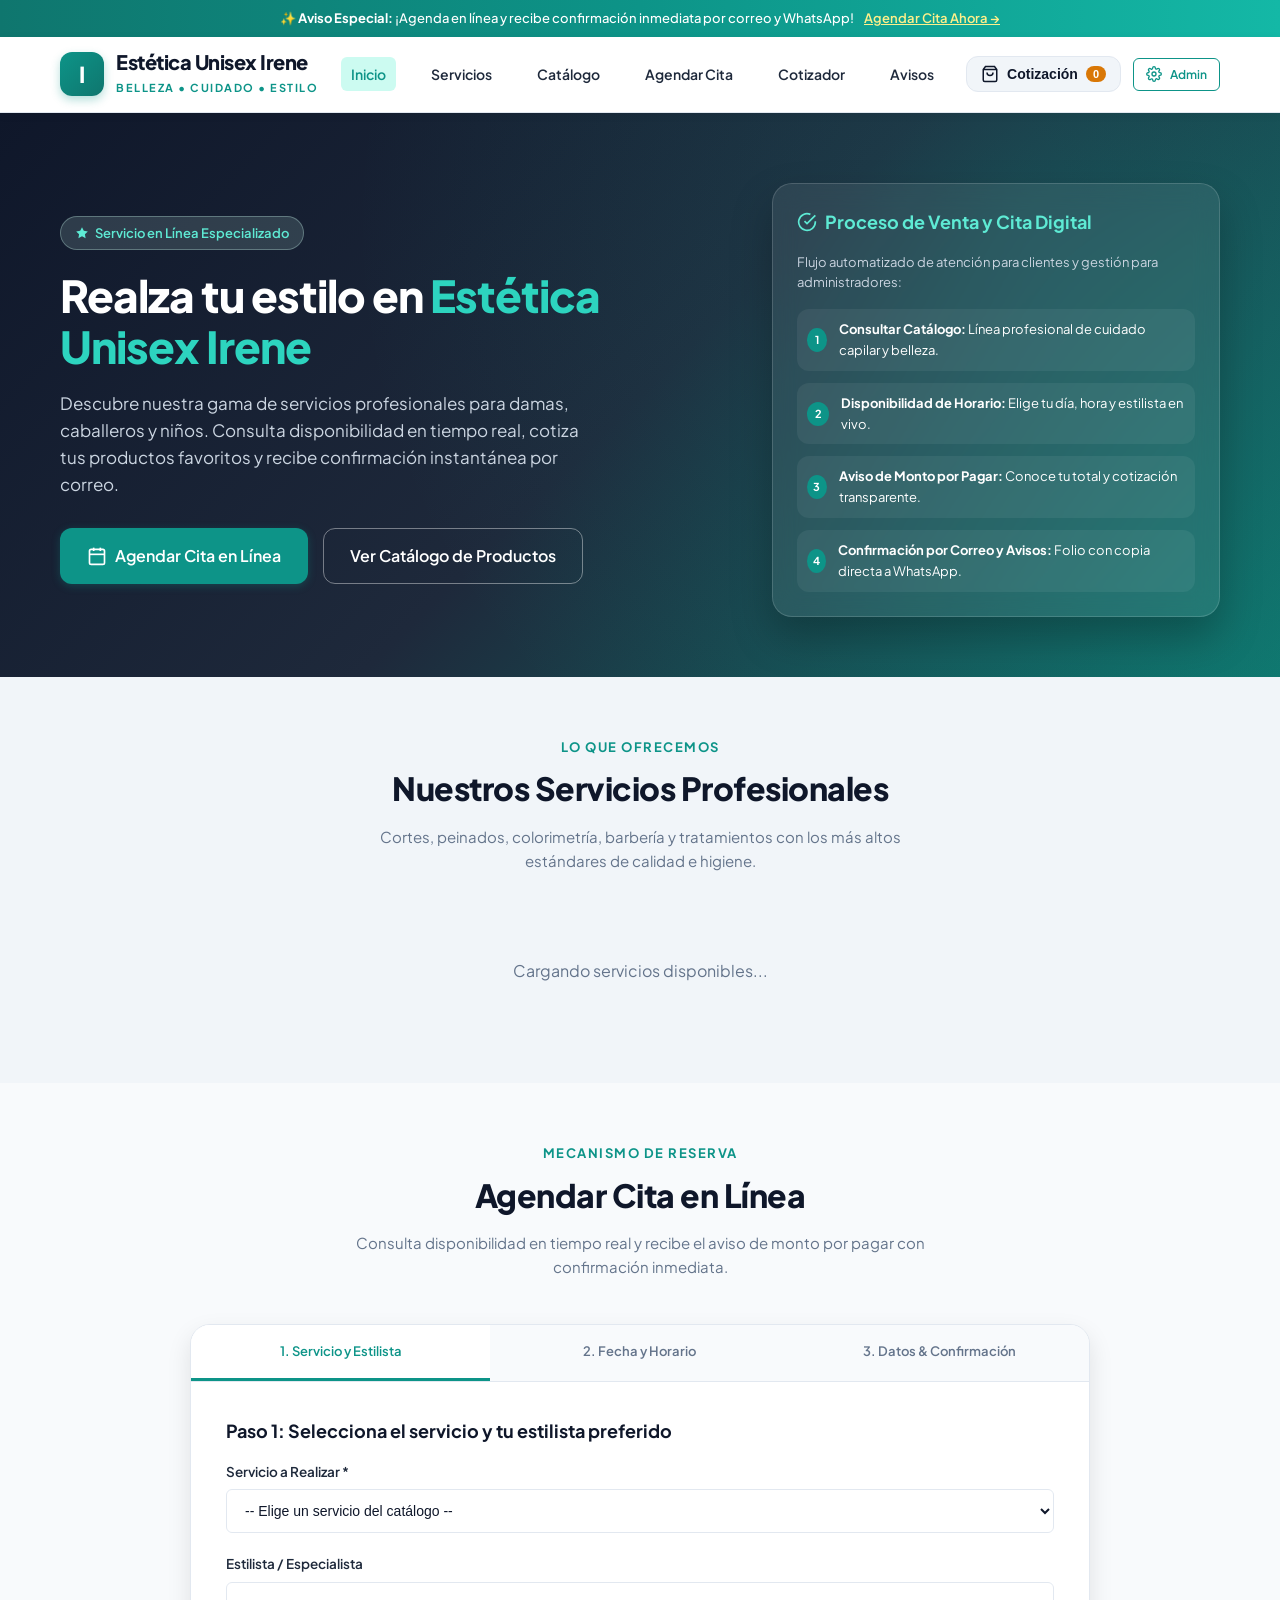
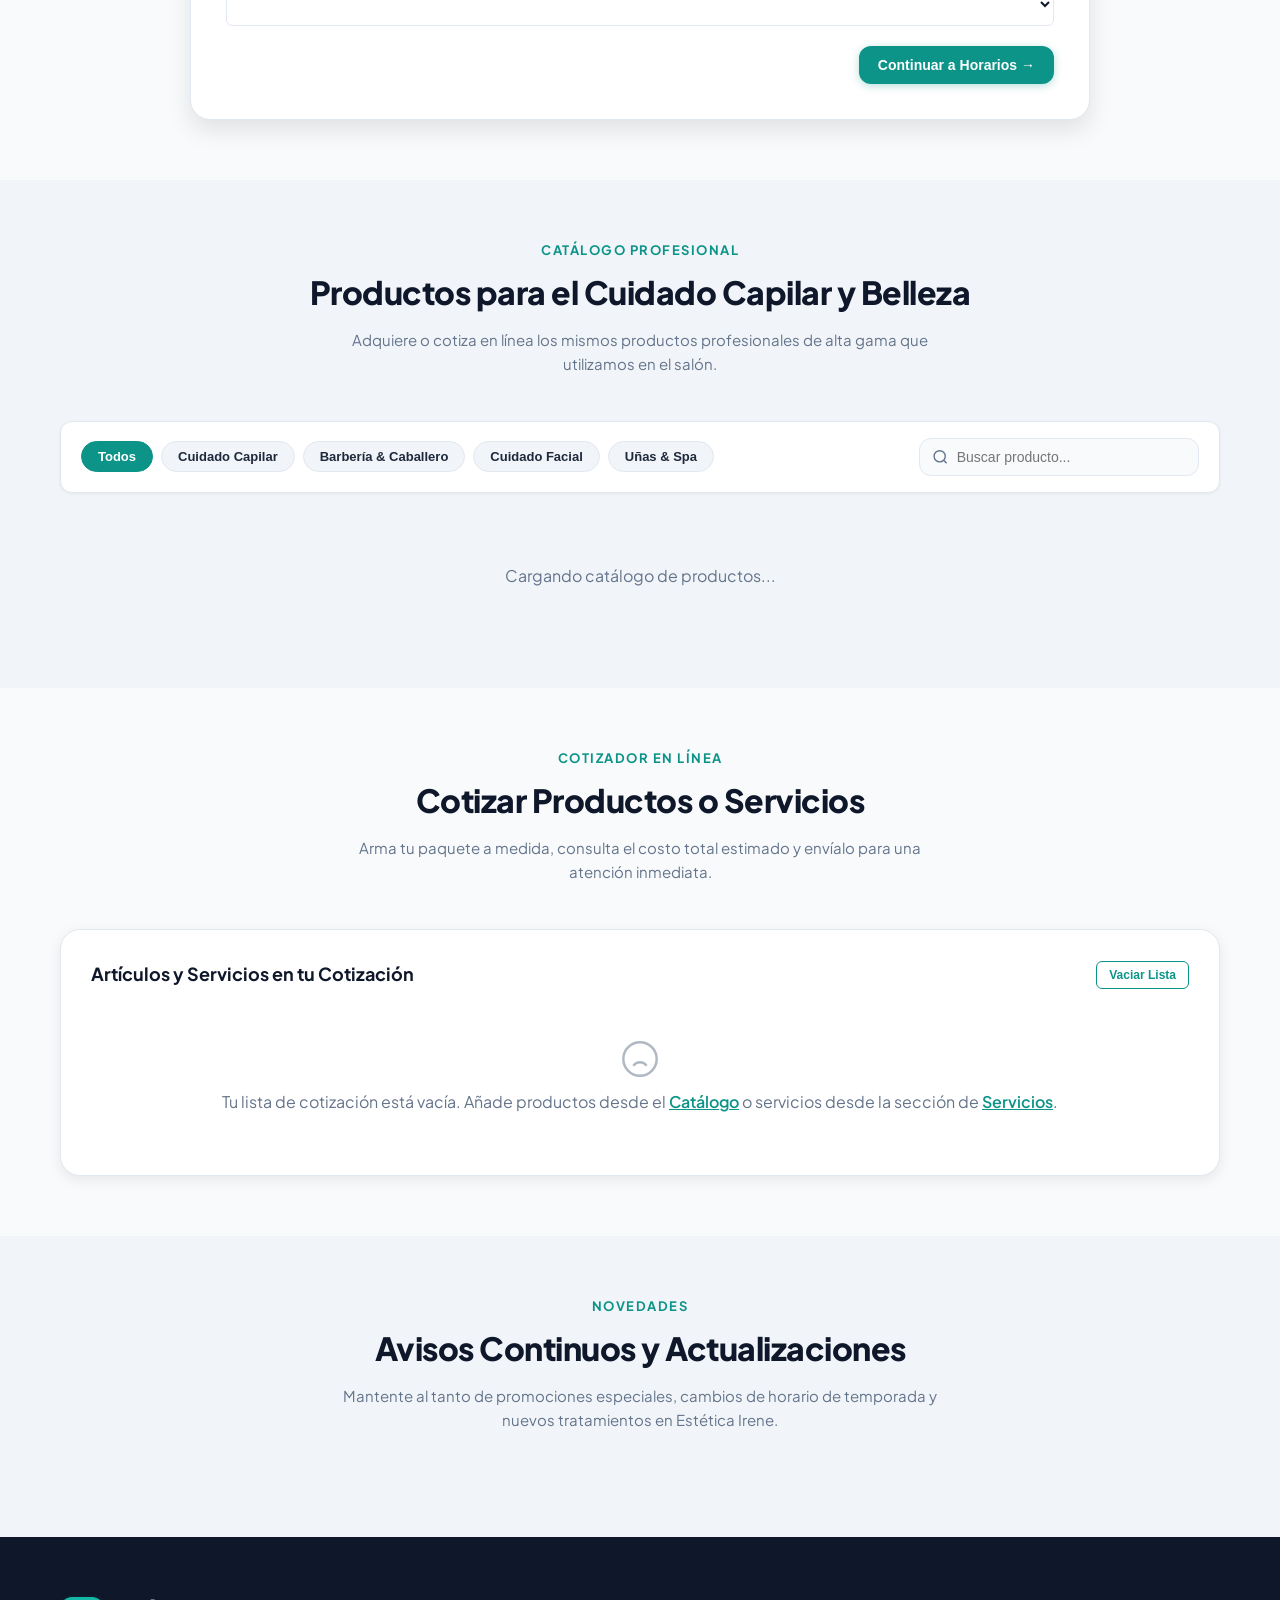
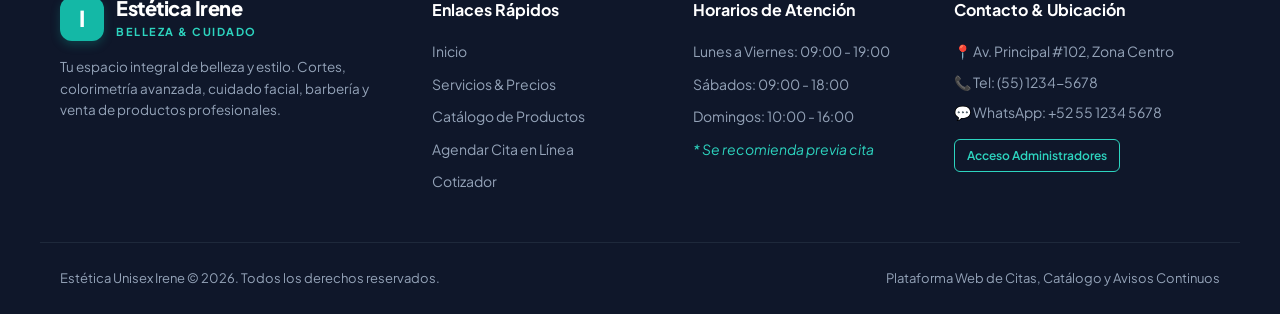
==== static/index.html @ 3ed16c1a "Initial commit: Estética Unisex Irene web app" ====
<!DOCTYPE html>
<html lang="es">
<head>
  <meta charset="UTF-8">
  <meta name="viewport" content="width=device-width, initial-scale=1.0">
  <title>Estética Unisex Irene | Citas en Línea, Catálogo y Cotizador</title>
  <link rel="stylesheet" href="css/styles.css">
  <link rel="preconnect" href="https://fonts.googleapis.com">
  <link rel="preconnect" href="https://fonts.gstatic.com" crossorigin>
  <link href="https://fonts.googleapis.com/css2?family=Plus+Jakarta+Sans:wght@400;500;600;700;800&display=swap" rel="stylesheet">
  <style>
    body { font-family: 'Plus Jakarta Sans', sans-serif; }
  </style>
</head>
<body>

  <!-- Barra Superior de Avisos Continuos -->
  <div class="top-announcement-bar" id="topAnnouncement">
    <span>✨ <strong>Aviso Especial:</strong> ¡Agenda en línea y recibe confirmación inmediata por correo y WhatsApp!</span>
    <a href="#agendar" onclick="scrollToSection('agendar')">Agendar Cita Ahora &rarr;</a>
  </div>

  <!-- Navbar -->
  <nav class="navbar">
    <div class="container nav-container">
      <a href="#" class="brand-logo">
        <div class="logo-badge">I</div>
        <div class="brand-text">
          <h1>Estética Unisex Irene</h1>
          <span>Belleza &bull; Cuidado &bull; Estilo</span>
        </div>
      </a>

      <ul class="nav-links">
        <li><a href="#inicio" class="active">Inicio</a></li>
        <li><a href="#servicios">Servicios</a></li>
        <li><a href="#catalogo">Catálogo</a></li>
        <li><a href="#agendar">Agendar Cita</a></li>
        <li><a href="#cotizador">Cotizador</a></li>
        <li><a href="#avisos">Avisos</a></li>
      </ul>

      <div class="nav-actions">
        <!-- Botón Cotizador / Carrito -->
        <button class="cart-trigger-btn" id="openCartBtn" onclick="openQuoteModal()">
          <svg width="18" height="18" fill="none" stroke="currentColor" stroke-width="2" viewBox="0 0 24 24"><path d="M6 2L3 6v14a2 2 0 0 0 2 2h14a2 2 0 0 0 2-2V6l-3-4z"/><line x1="3" y1="6" x2="21" y2="6"/><path d="M16 10a4 4 0 0 1-8 0"/></svg>
          <span>Cotización</span>
          <span class="cart-badge" id="cartCountBadge">0</span>
        </button>

        <!-- Botón Acceso Admin -->
        <a href="admin.html" class="btn btn-outline btn-sm" title="Panel de Administración">
          <svg width="16" height="16" fill="none" stroke="currentColor" stroke-width="2" viewBox="0 0 24 24"><path d="M12 15a3 3 0 1 0 0-6 3 3 0 0 0 0 6Z"/><path d="M19.4 15a1.65 1.65 0 0 0 .33 1.82l.06.06a2 2 0 0 1 0 2.83 2 2 0 0 1-2.83 0l-.06-.06a1.65 1.65 0 0 0-1.82-.33 1.65 1.65 0 0 0-1 1.51V21a2 2 0 0 1-2 2 2 2 0 0 1-2-2v-.09A1.65 1.65 0 0 0 9 19.4a1.65 1.65 0 0 0-1.82.33l-.06.06a2 2 0 0 1-2.83 0 2 2 0 0 1 0-2.83l.06-.06a1.65 1.65 0 0 0 .33-1.82 1.65 1.65 0 0 0-1.51-1H3a2 2 0 0 1-2-2 2 2 0 0 1 2-2h.09A1.65 1.65 0 0 0 4.6 9a1.65 1.65 0 0 0-.33-1.82l-.06-.06a2 2 0 0 1 0-2.83 2 2 0 0 1 2.83 0l.06.06a1.65 1.65 0 0 0 1.82.33H9a1.65 1.65 0 0 0 1-1.51V3a2 2 0 0 1 2-2 2 2 0 0 1 2 2v.09a1.65 1.65 0 0 0 1 1.51 1.65 1.65 0 0 0 1.82-.33l.06-.06a2 2 0 0 1 2.83 0 2 2 0 0 1 0 2.83l-.06.06a1.65 1.65 0 0 0-.33 1.82V9a1.65 1.65 0 0 0 1.51 1H21a2 2 0 0 1 2 2 2 2 0 0 1-2 2h-.09a1.65 1.65 0 0 0-1.51 1Z"/></svg>
          Admin
        </a>
      </div>
    </div>
  </nav>

  <!-- Hero Section -->
  <section class="hero-section" id="inicio">
    <div class="container hero-grid">
      <div class="hero-content">
        <div class="hero-badge-tag">
          <svg width="14" height="14" fill="currentColor" viewBox="0 0 24 24"><path d="M12 2l3.09 6.26L22 9.27l-5 4.87 1.18 6.88L12 17.77l-6.18 3.25L7 14.14 2 9.27l6.91-1.01L12 2z"/></svg>
          Servicio en Línea Especializado
        </div>
        <h2 class="hero-title">Realza tu estilo en <span>Estética Unisex Irene</span></h2>
        <p class="hero-subtitle">
          Descubre nuestra gama de servicios profesionales para damas, caballeros y niños. Consulta disponibilidad en tiempo real, cotiza tus productos favoritos y recibe confirmación instantánea por correo.
        </p>
        <div class="hero-buttons">
          <a href="#agendar" class="btn btn-primary btn-lg" onclick="scrollToSection('agendar')">
            <svg width="20" height="20" fill="none" stroke="currentColor" stroke-width="2" viewBox="0 0 24 24"><rect x="3" y="4" width="18" height="18" rx="2" ry="2"/><line x1="16" y1="2" x2="16" y2="6"/><line x1="8" y1="2" x2="8" y2="6"/><line x1="3" y1="10" x2="21" y2="10"/></svg>
            Agendar Cita en Línea
          </a>
          <a href="#catalogo" class="btn btn-outline btn-lg" style="color: #fff; border-color: rgba(255,255,255,0.4);" onclick="scrollToSection('catalogo')">
            Ver Catálogo de Productos
          </a>
        </div>
      </div>

      <!-- Tarjeta Flotante: Flujo del Negocio (según la imagen del usuario) -->
      <div class="hero-card-preview">
        <h3>
          <svg width="20" height="20" fill="none" stroke="currentColor" stroke-width="2" viewBox="0 0 24 24"><path d="M22 11.08V12a10 10 0 1 1-5.93-9.14"/><polyline points="22 4 12 14.01 9 11.01"/></svg>
          Proceso de Venta y Cita Digital
        </h3>
        <p style="font-size: 13px; color: #cbd5e1; margin-bottom: 16px;">
          Flujo automatizado de atención para clientes y gestión para administradores:
        </p>
        <div class="workflow-steps-mini">
          <div class="mini-step">
            <div class="mini-step-num">1</div>
            <div><strong>Consultar Catálogo:</strong> Línea profesional de cuidado capilar y belleza.</div>
          </div>
          <div class="mini-step">
            <div class="mini-step-num">2</div>
            <div><strong>Disponibilidad de Horario:</strong> Elige tu día, hora y estilista en vivo.</div>
          </div>
          <div class="mini-step">
            <div class="mini-step-num">3</div>
            <div><strong>Aviso de Monto por Pagar:</strong> Conoce tu total y cotización transparente.</div>
          </div>
          <div class="mini-step">
            <div class="mini-step-num">4</div>
            <div><strong>Confirmación por Correo y Avisos:</strong> Folio con copia directa a WhatsApp.</div>
          </div>
        </div>
      </div>
    </div>
  </section>

  <!-- ================= SECCIÓN DE SERVICIOS ================= -->
  <section class="section section-alt" id="servicios">
    <div class="container">
      <div class="section-header">
        <span class="section-subtitle">Lo que ofrecemos</span>
        <h3 class="section-title">Nuestros Servicios Profesionales</h3>
        <p class="section-desc">Cortes, peinados, colorimetría, barbería y tratamientos con los más altos estándares de calidad e higiene.</p>
      </div>

      <div class="services-grid" id="servicesGrid">
        <!-- Renderizado dinámicamente con JavaScript -->
        <div style="text-align: center; padding: 40px; color: var(--text-muted); grid-column: 1/-1;">Cargando servicios disponibles...</div>
      </div>
    </div>
  </section>

  <!-- ================= SECCIÓN DE AGENDAR CITA (WORKFLOW) ================= -->
  <section class="section" id="agendar">
    <div class="container">
      <div class="section-header">
        <span class="section-subtitle">Mecanismo de Reserva</span>
        <h3 class="section-title">Agendar Cita en Línea</h3>
        <p class="section-desc">Consulta disponibilidad en tiempo real y recibe el aviso de monto por pagar con confirmación inmediata.</p>
      </div>

      <div class="appointment-booking-box">
        <!-- Pasos Visuales -->
        <div class="booking-progress">
          <div class="progress-step active" id="progStep1">
            <span>1. Servicio y Estilista</span>
          </div>
          <div class="progress-step" id="progStep2">
            <span>2. Fecha y Horario</span>
          </div>
          <div class="progress-step" id="progStep3">
            <span>3. Datos & Confirmación</span>
          </div>
        </div>

        <div class="booking-body">
          <!-- Paso 1: Selección de Servicio y Especialista -->
          <div class="wizard-step-pane active" id="stepPane1">
            <h4 style="font-size: 18px; margin-bottom: 15px; color: var(--dark);">Paso 1: Selecciona el servicio y tu estilista preferido</h4>
            
            <div class="form-group">
              <label class="form-label" for="bookingService">Servicio a Realizar *</label>
              <select id="bookingService" class="form-control" onchange="onBookingServiceChange()">
                <option value="">-- Elige un servicio del catálogo --</option>
              </select>
            </div>

            <div class="form-group">
              <label class="form-label" for="bookingStaff">Estilista / Especialista</label>
              <select id="bookingStaff" class="form-control" onchange="fetchAvailability()">
                <!-- Cargado dinámicamente -->
              </select>
            </div>

            <div id="serviceSummaryPreview" style="display: none; background: #f0fdfa; border: 1px solid #ccfbf1; padding: 14px; border-radius: 8px; margin-bottom: 20px;">
              <div style="display: flex; justify-content: space-between; align-items: center;">
                <div>
                  <strong id="previewServiceName" style="color: #0f766e;"></strong>
                  <div id="previewServiceDesc" style="font-size: 13px; color: #475569;"></div>
                </div>
                <div style="text-align: right;">
                  <span style="font-size: 11px; text-transform: uppercase; color: #64748b; display: block;">Monto del servicio</span>
                  <strong id="previewServicePrice" style="font-size: 18px; color: #0d9488;">$0.00 MXN</strong>
                </div>
              </div>
            </div>

            <div style="text-align: right;">
              <button class="btn btn-primary" onclick="goToStep(2)">Continuar a Horarios &rarr;</button>
            </div>
          </div>

          <!-- Paso 2: Disponibilidad de Horario (Diagrama) -->
          <div class="wizard-step-pane" id="stepPane2">
            <h4 style="font-size: 18px; margin-bottom: 15px; color: var(--dark);">Paso 2: Consultar disponibilidad de horario</h4>
            
            <div style="display: grid; grid-template-columns: 1fr 1.5fr; gap: 20px;">
              <div class="form-group">
                <label class="form-label" for="bookingDate">Fecha deseada *</label>
                <input type="date" id="bookingDate" class="form-control" onchange="fetchAvailability()">
                <small style="color: var(--text-muted); font-size: 12px; margin-top: 4px; display: block;">Abierto de Lunes a Domingo (09:00 a 19:00 hrs)</small>
              </div>

              <div>
                <label class="form-label">Horarios Disponibles *</label>
                <div class="time-slots-grid" id="timeSlotsContainer">
                  <div style="grid-column: 1/-1; color: var(--text-muted); font-size: 13px;">Selecciona una fecha para ver horarios...</div>
                </div>
              </div>
            </div>

            <div style="display: flex; justify-content: space-between; margin-top: 25px;">
              <button class="btn btn-secondary" onclick="goToStep(1)">&larr; Volver</button>
              <button class="btn btn-primary" id="btnToStep3" onclick="goToStep(3)" disabled>Continuar a Datos &rarr;</button>
            </div>
          </div>

          <!-- Paso 3: Datos del Cliente y Aviso de Monto por Pagar -->
          <div class="wizard-step-pane" id="stepPane3">
            <h4 style="font-size: 18px; margin-bottom: 15px; color: var(--dark);">Paso 3: Datos de contacto y aviso de monto por pagar</h4>
            
            <div style="display: grid; grid-template-columns: 1fr 1fr; gap: 15px;">
              <div class="form-group">
                <label class="form-label" for="clientName">Nombre Completo *</label>
                <input type="text" id="clientName" class="form-control" placeholder="Ej. Ana Patricia Morales">
              </div>

              <div class="form-group">
                <label class="form-label" for="clientPhone">Teléfono / WhatsApp *</label>
                <input type="tel" id="clientPhone" class="form-control" placeholder="Ej. 5512345678">
              </div>
            </div>

            <div class="form-group">
              <label class="form-label" for="clientEmail">Correo Electrónico (para confirmación) *</label>
              <input type="email" id="clientEmail" class="form-control" placeholder="nombre@correo.com">
              <small style="font-size: 12px; color: var(--text-muted);">Enviaremos tu comprobante oficial con folio a esta dirección.</small>
            </div>

            <div class="form-group">
              <label class="form-label" for="bookingNotes">Indicaciones especiales o notas (opcional)</label>
              <textarea id="bookingNotes" class="form-control" rows="2" placeholder="Ej. Alérgica a algún producto, tono de cabello deseado, etc."></textarea>
            </div>

            <!-- Aviso de monto por pagar (Elemento explícito del diagrama) -->
            <div class="monto-pagar-card">
              <div class="title">
                <svg width="20" height="20" fill="none" stroke="currentColor" stroke-width="2" viewBox="0 0 24 24"><circle cx="12" cy="12" r="10"/><path d="M12 6v6l4 2"/></svg>
                Aviso de Monto por Pagar al Momento del Servicio
              </div>
              <div class="amount" id="summaryTotalAmount">$0.00 MXN</div>
              <div class="hint" id="summaryDetailsText">Servicio: - | Fecha: - | Hora: -</div>
            </div>

            <div style="display: flex; justify-content: space-between; margin-top: 25px;">
              <button class="btn btn-secondary" onclick="goToStep(2)">&larr; Cambiar Horario</button>
              <button class="btn btn-primary btn-lg" id="btnSubmitAppointment" onclick="submitAppointment()">
                <svg width="18" height="18" fill="none" stroke="currentColor" stroke-width="2" viewBox="0 0 24 24"><path d="M22 11.08V12a10 10 0 1 1-5.93-9.14"/><polyline points="22 4 12 14.01 9 11.01"/></svg>
                Confirmar y Agendar Cita
              </button>
            </div>
          </div>
        </div>
      </div>
    </div>
  </section>

  <!-- ================= SECCIÓN DEL CATÁLOGO DE PRODUCTOS ================= -->
  <section class="section section-alt" id="catalogo">
    <div class="container">
      <div class="section-header">
        <span class="section-subtitle">Catálogo Profesional</span>
        <h3 class="section-title">Productos para el Cuidado Capilar y Belleza</h3>
        <p class="section-desc">Adquiere o cotiza en línea los mismos productos profesionales de alta gama que utilizamos en el salón.</p>
      </div>

      <!-- Barra de Filtros y Búsqueda -->
      <div class="catalog-toolbar">
        <div class="category-pills" id="categoryFilterPills">
          <button class="pill-btn active" onclick="filterCategory('Todos')">Todos</button>
          <button class="pill-btn" onclick="filterCategory('Cuidado Capilar')">Cuidado Capilar</button>
          <button class="pill-btn" onclick="filterCategory('Barbería & Caballero')">Barbería & Caballero</button>
          <button class="pill-btn" onclick="filterCategory('Cuidado Facial')">Cuidado Facial</button>
          <button class="pill-btn" onclick="filterCategory('Uñas & Spa')">Uñas & Spa</button>
        </div>

        <div class="search-box">
          <svg width="18" height="18" fill="none" stroke="#64748b" stroke-width="2" viewBox="0 0 24 24"><circle cx="11" cy="11" r="8"/><line x1="21" y1="21" x2="16.65" y2="16.65"/></svg>
          <input type="text" id="productSearchInput" placeholder="Buscar producto..." onkeyup="searchProducts(this.value)">
        </div>
      </div>

      <!-- Cuadrícula de Productos -->
      <div class="products-grid" id="productsGrid">
        <div style="text-align: center; padding: 40px; color: var(--text-muted); grid-column: 1/-1;">Cargando catálogo de productos...</div>
      </div>
    </div>
  </section>

  <!-- ================= SECCIÓN DE COTIZADOR (COTIZAR PRODUCTOS O SERVICIO) ================= -->
  <section class="section" id="cotizador">
    <div class="container">
      <div class="section-header">
        <span class="section-subtitle">Cotizador en Línea</span>
        <h3 class="section-title">Cotizar Productos o Servicios</h3>
        <p class="section-desc">Arma tu paquete a medida, consulta el costo total estimado y envíalo para una atención inmediata.</p>
      </div>

      <div class="quote-card-box">
        <div style="display: flex; justify-content: space-between; align-items: center; margin-bottom: 20px;">
          <h4 style="font-size: 18px; color: var(--dark);">Artículos y Servicios en tu Cotización</h4>
          <button class="btn btn-outline btn-sm" onclick="clearCart()">Vaciar Lista</button>
        </div>

        <div id="quoteEmptyNotice" style="text-align: center; padding: 30px; color: var(--text-muted);">
          <svg width="40" height="40" fill="none" stroke="currentColor" stroke-width="1.5" viewBox="0 0 24 24" style="margin: 0 auto 10px; display: block; opacity: 0.5;"><circle cx="12" cy="12" r="10"/><path d="M16 16s-1.5-2-4-2-4 2-4 2"/><line x1="9" y1="9" x2="9.01" y2="9"/><line x1="15" y1="9" x2="15.01" y2="9"/></svg>
          Tu lista de cotización está vacía. Añade productos desde el <a href="#catalogo" style="color: var(--primary); font-weight: 600;">Catálogo</a> o servicios desde la sección de <a href="#servicios" style="color: var(--primary); font-weight: 600;">Servicios</a>.
        </div>

        <div id="quoteTableWrapper" style="display: none;">
          <table class="quote-items-table">
            <thead>
              <tr>
                <th>Elemento</th>
                <th>Categoría</th>
                <th>Precio Unit.</th>
                <th>Cantidad</th>
                <th>Subtotal</th>
                <th>Acción</th>
              </tr>
            </thead>
            <tbody id="quoteItemsTableBody">
              <!-- Renderizado dinámico -->
            </tbody>
          </table>

          <div class="quote-summary-box">
            <div class="quote-row">
              <span>Artículos seleccionados:</span>
              <span id="quoteTotalItems">0</span>
            </div>
            <div class="quote-row">
              <span>Subtotal:</span>
              <span id="quoteSubtotal">$0.00 MXN</span>
            </div>
            <div class="quote-row total">
              <span>Monto Total Estimado:</span>
              <span id="quoteGrandTotal">$0.00 MXN</span>
            </div>
          </div>

          <div style="margin-top: 25px; padding-top: 20px; border-top: 1px solid var(--border); display: flex; flex-wrap: wrap; gap: 15px; justify-content: flex-end;">
            <button class="btn btn-whatsapp btn-lg" onclick="generateAndSendQuoteWhatsApp()">
              <svg width="18" height="18" fill="currentColor" viewBox="0 0 24 24"><path d="M12.031 6.172c-3.181 0-5.767 2.586-5.768 5.766-.001 1.298.38 2.27 1.019 3.287l-.711 2.598 2.669-.699c.969.54 1.772.8 2.788.8 3.181 0 5.767-2.587 5.768-5.766.001-3.182-2.585-5.786-5.765-5.786zm0 10.362c-.93 0-1.815-.262-2.56-.757l-.183-.119-1.579.414.421-1.539-.126-.201c-.534-.849-.817-1.831-.816-2.836.001-2.531 2.06-4.59 4.59-4.59 2.531 0 4.59 2.059 4.59 4.59-.001 2.531-2.06 4.6-4.59 4.6z"/></svg>
              Enviar Cotización por WhatsApp
            </button>
            <button class="btn btn-primary btn-lg" onclick="saveQuoteToServer()">
              Guardar Cotización en Sistema
            </button>
          </div>
        </div>
      </div>
    </div>
  </section>

  <!-- ================= SECCIÓN DE AVISOS CONTINUOS Y ACTUALIZACIONES ================= -->
  <section class="section section-alt" id="avisos">
    <div class="container">
      <div class="section-header">
        <span class="section-subtitle">Novedades</span>
        <h3 class="section-title">Avisos Continuos y Actualizaciones</h3>
        <p class="section-desc">Mantente al tanto de promociones especiales, cambios de horario de temporada y nuevos tratamientos en Estética Irene.</p>
      </div>

      <div class="announcements-grid" id="announcementsGrid">
        <!-- Renderizado dinámicamente -->
      </div>
    </div>
  </section>

  <!-- ================= MODAL DE CONFIRMACIÓN DE CITA (DIAGRAMA: CONFIRMACIÓN POR CORREO) ================= -->
  <div class="modal-overlay" id="appointmentSuccessModal">
    <div class="modal-content">
      <div class="modal-header">
        <h3 style="color: var(--primary-dark); display: flex; align-items: center; gap: 8px;">
          <svg width="22" height="22" fill="none" stroke="currentColor" stroke-width="2" viewBox="0 0 24 24"><path d="M22 11.08V12a10 10 0 1 1-5.93-9.14"/><polyline points="22 4 12 14.01 9 11.01"/></svg>
          ¡Cita Registrada Exitosamente!
        </h3>
        <button class="modal-close-btn" onclick="closeSuccessModal()">&times;</button>
      </div>
      <div class="modal-body">
        <div style="text-align: center; margin-bottom: 20px;">
          <span style="font-size: 13px; text-transform: uppercase; color: var(--text-muted); font-weight: 700; letter-spacing: 1px;">Folio Único de Cita</span>
          <div id="confirmedFolio" style="font-size: 26px; font-weight: 800; color: var(--primary); margin-top: 4px;">#IRENE-0000</div>
        </div>

        <div style="background: #f8fafc; border-radius: 8px; padding: 16px; margin-bottom: 20px; font-size: 14px;">
          <div style="display: flex; justify-content: space-between; margin-bottom: 8px;">
            <span style="color: #64748b;">Cliente:</span>
            <strong id="confirmedClientName">-</strong>
          </div>
          <div style="display: flex; justify-content: space-between; margin-bottom: 8px;">
            <span style="color: #64748b;">Servicio:</span>
            <strong id="confirmedService">-</strong>
          </div>
          <div style="display: flex; justify-content: space-between; margin-bottom: 8px;">
            <span style="color: #64748b;">Especialista:</span>
            <strong id="confirmedStaff">-</strong>
          </div>
          <div style="display: flex; justify-content: space-between; margin-bottom: 8px;">
            <span style="color: #64748b;">Fecha y Hora:</span>
            <strong id="confirmedDateTime">-</strong>
          </div>
          <div style="display: flex; justify-content: space-between; padding-top: 8px; border-top: 1px solid #e2e8f0;">
            <span style="color: #0f766e; font-weight: 700;">Aviso de Monto por Pagar:</span>
            <strong id="confirmedAmount" style="color: #0d9488; font-size: 18px;">$0.00 MXN</strong>
          </div>
        </div>

        <!-- Módulo de Confirmación por Correo (según el diagrama) -->
        <h5 style="font-size: 14px; font-weight: 700; color: var(--dark); margin-bottom: 6px; display: flex; align-items: center; gap: 6px;">
          <svg width="16" height="16" fill="none" stroke="currentColor" stroke-width="2" viewBox="0 0 24 24"><path d="M4 4h16c1.1 0 2 .9 2 2v12c0 1.1-.9 2-2 2H4c-1.1 0-2-.9-2-2V6c0-1.1.9-2 2-2z"/><polyline points="22,6 12,13 2,6"/></svg>
          Confirmación por Correo Electrónico (Vista en Vivo)
        </h5>
        <p style="font-size: 12px; color: var(--text-muted); margin-bottom: 8px;">
          Se ha generado y despachado el correo de confirmación a: <strong id="confirmedEmailNotice"></strong>
        </p>

        <div class="email-preview-wrapper" id="emailPreviewContainer">
          <!-- Renderizado del HTML del correo -->
        </div>
      </div>
      <div class="modal-footer">
        <a id="btnSendWhatsAppConfirmation" href="#" target="_blank" class="btn btn-whatsapp">
          <svg width="18" height="18" fill="currentColor" viewBox="0 0 24 24"><path d="M12.031 6.172c-3.181 0-5.767 2.586-5.768 5.766-.001 1.298.38 2.27 1.019 3.287l-.711 2.598 2.669-.699c.969.54 1.772.8 2.788.8 3.181 0 5.767-2.587 5.768-5.766.001-3.182-2.585-5.786-5.765-5.786zm0 10.362c-.93 0-1.815-.262-2.56-.757l-.183-.119-1.579.414.421-1.539-.126-.201c-.534-.849-.817-1.831-.816-2.836.001-2.531 2.06-4.59 4.59-4.59 2.531 0 4.59 2.059 4.59 4.59-.001 2.531-2.06 4.6-4.59 4.6z"/></svg>
          Enviar Comprobante a WhatsApp
        </a>
        <button class="btn btn-secondary" onclick="closeSuccessModal()">Cerrar</button>
      </div>
    </div>
  </div>

  <!-- Footer -->
  <footer class="footer">
    <div class="container footer-grid">
      <div class="footer-col">
        <div class="brand-logo" style="margin-bottom: 15px;">
          <div class="logo-badge" style="background: #14b8a6;">I</div>
          <div class="brand-text">
            <h1 style="color: #fff;">Estética Irene</h1>
            <span style="color: #2dd4bf;">Belleza & Cuidado</span>
          </div>
        </div>
        <p style="font-size: 13.5px; line-height: 1.6;">
          Tu espacio integral de belleza y estilo. Cortes, colorimetría avanzada, cuidado facial, barbería y venta de productos profesionales.
        </p>
      </div>

      <div class="footer-col">
        <h4>Enlaces Rápidos</h4>
        <ul class="footer-links">
          <li><a href="#inicio">Inicio</a></li>
          <li><a href="#servicios">Servicios & Precios</a></li>
          <li><a href="#catalogo">Catálogo de Productos</a></li>
          <li><a href="#agendar">Agendar Cita en Línea</a></li>
          <li><a href="#cotizador">Cotizador</a></li>
        </ul>
      </div>

      <div class="footer-col">
        <h4>Horarios de Atención</h4>
        <ul class="footer-links">
          <li>Lunes a Viernes: 09:00 - 19:00</li>
          <li>Sábados: 09:00 - 18:00</li>
          <li>Domingos: 10:00 - 16:00</li>
          <li><em style="color: #2dd4bf;">* Se recomienda previa cita</em></li>
        </ul>
      </div>

      <div class="footer-col">
        <h4>Contacto & Ubicación</h4>
        <p style="margin-bottom: 8px;">📍 Av. Principal #102, Zona Centro</p>
        <p style="margin-bottom: 8px;">📞 Tel: (55) 1234-5678</p>
        <p style="margin-bottom: 8px;">💬 WhatsApp: +52 55 1234 5678</p>
        <p style="margin-top: 15px;">
          <a href="admin.html" class="btn btn-outline btn-sm" style="color: #2dd4bf; border-color: #2dd4bf;">Acceso Administradores</a>
        </p>
      </div>
    </div>

    <div class="container footer-bottom">
      <p>Estética Unisex Irene &copy; 2026. Todos los derechos reservados.</p>
      <p>Plataforma Web de Citas, Catálogo y Avisos Continuos</p>
    </div>
  </footer>

  <script src="js/app.js"></script>
</body>
</html>
---- static/css/styles.css ----
/* ===================================================
   Estética Unisex Irene - Hoja de Estilos Principal
   Diseño Moderno, Elegante y Responsivo
   =================================================== */

:root {
  --primary: #0d9488;
  --primary-dark: #0f766e;
  --primary-light: #ccfbf1;
  --primary-hover: #115e59;
  --accent: #d97706;
  --accent-light: #fef3c7;
  --dark: #0f172a;
  --dark-soft: #1e293b;
  --text-main: #1e293b;
  --text-muted: #64748b;
  --bg-page: #f8fafc;
  --bg-card: #ffffff;
  --border: #e2e8f0;
  --border-focus: #0d9488;
  --success: #10b981;
  --warning: #f59e0b;
  --danger: #ef4444;
  --radius-sm: 6px;
  --radius-md: 12px;
  --radius-lg: 20px;
  --radius-full: 9999px;
  --shadow-sm: 0 1px 3px rgba(0,0,0,0.06);
  --shadow-md: 0 4px 14px rgba(0,0,0,0.08);
  --shadow-lg: 0 10px 25px rgba(0,0,0,0.1);
  --transition: all 0.25s ease-in-out;
}

* {
  margin: 0;
  padding: 0;
  box-sizing: border-box;
}

body {
  font-family: 'Segoe UI', system-ui, -apple-system, BlinkMacSystemFont, Roboto, sans-serif;
  background-color: var(--bg-page);
  color: var(--text-main);
  line-height: 1.6;
  -webkit-font-smoothing: antialiased;
}

/* Contenedor central */
.container {
  width: 100%;
  max-width: 1200px;
  margin: 0 auto;
  padding: 0 20px;
}

/* ================= HEADER & NAVBAR ================= */
.top-announcement-bar {
  background: linear-gradient(90deg, #0f766e, #0d9488, #14b8a6);
  color: #ffffff;
  font-size: 13px;
  padding: 8px 15px;
  text-align: center;
  font-weight: 500;
  display: flex;
  justify-content: center;
  align-items: center;
  gap: 10px;
}

.top-announcement-bar a {
  color: #fef08a;
  text-decoration: underline;
  cursor: pointer;
  font-weight: 600;
}

.navbar {
  background: #ffffff;
  position: sticky;
  top: 0;
  z-index: 1000;
  box-shadow: 0 2px 10px rgba(0,0,0,0.05);
  border-bottom: 1px solid var(--border);
}

.nav-container {
  display: flex;
  align-items: center;
  justify-content: space-between;
  height: 75px;
}

.brand-logo {
  display: flex;
  align-items: center;
  gap: 12px;
  text-decoration: none;
  color: var(--dark);
}

.logo-badge {
  width: 44px;
  height: 44px;
  background: linear-gradient(135deg, var(--primary), var(--primary-dark));
  color: #fff;
  border-radius: 12px;
  display: flex;
  align-items: center;
  justify-content: center;
  font-size: 22px;
  font-weight: 800;
  box-shadow: 0 4px 10px rgba(13,148,136,0.3);
}

.brand-text h1 {
  font-size: 20px;
  font-weight: 800;
  color: var(--dark);
  letter-spacing: -0.5px;
  line-height: 1.1;
}

.brand-text span {
  font-size: 11px;
  text-transform: uppercase;
  color: var(--primary);
  font-weight: 700;
  letter-spacing: 1.5px;
}

.nav-links {
  display: flex;
  list-style: none;
  gap: 25px;
  align-items: center;
}

.nav-links a {
  text-decoration: none;
  color: var(--text-main);
  font-weight: 600;
  font-size: 14px;
  transition: var(--transition);
  padding: 6px 10px;
  border-radius: var(--radius-sm);
  display: flex;
  align-items: center;
  gap: 6px;
}

.nav-links a:hover, .nav-links a.active {
  color: var(--primary);
  background-color: var(--primary-light);
}

.nav-actions {
  display: flex;
  align-items: center;
  gap: 12px;
}

/* Botones genéricos */
.btn {
  display: inline-flex;
  align-items: center;
  justify-content: center;
  gap: 8px;
  padding: 10px 18px;
  border-radius: var(--radius-md);
  font-size: 14px;
  font-weight: 600;
  cursor: pointer;
  transition: var(--transition);
  border: 1px solid transparent;
  text-decoration: none;
  text-align: center;
}

.btn-primary {
  background-color: var(--primary);
  color: #fff;
  box-shadow: 0 2px 8px rgba(13,148,136,0.3);
}

.btn-primary:hover {
  background-color: var(--primary-hover);
  transform: translateY(-1px);
}

.btn-outline {
  border-color: var(--primary);
  color: var(--primary);
  background: transparent;
}

.btn-outline:hover {
  background-color: var(--primary-light);
}

.btn-accent {
  background-color: var(--accent);
  color: #fff;
}

.btn-accent:hover {
  background-color: #b45309;
}

.btn-secondary {
  background-color: #e2e8f0;
  color: var(--dark-soft);
}

.btn-secondary:hover {
  background-color: #cbd5e1;
}

.btn-whatsapp {
  background-color: #25D366;
  color: #fff;
}

.btn-whatsapp:hover {
  background-color: #128C7E;
}

.btn-sm {
  padding: 6px 12px;
  font-size: 12px;
  border-radius: var(--radius-sm);
}

.btn-lg {
  padding: 14px 26px;
  font-size: 16px;
}

/* Badge de carrito/cotización */
.cart-trigger-btn {
  position: relative;
  background: #f1f5f9;
  border: 1px solid var(--border);
  color: var(--dark);
  padding: 8px 14px;
  border-radius: var(--radius-md);
  display: flex;
  align-items: center;
  gap: 8px;
  cursor: pointer;
  font-weight: 600;
  font-size: 14px;
  transition: var(--transition);
}

.cart-trigger-btn:hover {
  background: #e2e8f0;
  border-color: #cbd5e1;
}

.cart-badge {
  background: var(--accent);
  color: white;
  border-radius: var(--radius-full);
  font-size: 11px;
  padding: 2px 7px;
  font-weight: 700;
}

/* ================= HERO SECTION ================= */
.hero-section {
  background: linear-gradient(135deg, #0f172a 0%, #1e293b 50%, #0f766e 100%);
  color: #ffffff;
  padding: 70px 0 60px 0;
  position: relative;
  overflow: hidden;
}

.hero-section::after {
  content: '';
  position: absolute;
  top: 0; right: 0; bottom: 0; left: 0;
  background: radial-gradient(circle at 80% 20%, rgba(20,184,166,0.15) 0%, transparent 60%);
  pointer-events: none;
}

.hero-grid {
  display: grid;
  grid-template-columns: 1.2fr 0.8fr;
  gap: 40px;
  align-items: center;
  position: relative;
  z-index: 2;
}

.hero-badge-tag {
  display: inline-flex;
  align-items: center;
  gap: 6px;
  background: rgba(204, 251, 241, 0.15);
  border: 1px solid rgba(204, 251, 241, 0.3);
  color: #5eead4;
  padding: 6px 14px;
  border-radius: var(--radius-full);
  font-size: 13px;
  font-weight: 600;
  margin-bottom: 20px;
}

.hero-title {
  font-size: 44px;
  font-weight: 800;
  line-height: 1.15;
  margin-bottom: 18px;
  letter-spacing: -1px;
}

.hero-title span {
  color: #2dd4bf;
}

.hero-subtitle {
  font-size: 17px;
  color: #cbd5e1;
  margin-bottom: 30px;
  max-width: 540px;
  line-height: 1.6;
}

.hero-buttons {
  display: flex;
  flex-wrap: wrap;
  gap: 15px;
}

.hero-card-preview {
  background: rgba(255, 255, 255, 0.08);
  backdrop-filter: blur(12px);
  border: 1px solid rgba(255, 255, 255, 0.15);
  border-radius: var(--radius-lg);
  padding: 24px;
  color: white;
  box-shadow: 0 20px 40px rgba(0,0,0,0.25);
}

.hero-card-preview h3 {
  font-size: 18px;
  font-weight: 700;
  margin-bottom: 15px;
  display: flex;
  align-items: center;
  gap: 8px;
  color: #5eead4;
}

.workflow-steps-mini {
  display: flex;
  flex-direction: column;
  gap: 12px;
}

.mini-step {
  display: flex;
  align-items: center;
  gap: 12px;
  padding: 10px;
  background: rgba(255, 255, 255, 0.06);
  border-radius: var(--radius-md);
  font-size: 13px;
}

.mini-step-num {
  width: 24px;
  height: 24px;
  background: var(--primary);
  border-radius: 50%;
  display: flex;
  align-items: center;
  justify-content: center;
  font-weight: 700;
  font-size: 11px;
}

/* ================= SECTION HEADINGS ================= */
.section {
  padding: 60px 0;
}

.section-alt {
  background-color: #f1f5f9;
}

.section-header {
  text-align: center;
  margin-bottom: 45px;
}

.section-subtitle {
  color: var(--primary);
  font-size: 13px;
  font-weight: 700;
  text-transform: uppercase;
  letter-spacing: 1.5px;
  margin-bottom: 6px;
  display: block;
}

.section-title {
  font-size: 32px;
  font-weight: 800;
  color: var(--dark);
  letter-spacing: -0.5px;
}

.section-desc {
  color: var(--text-muted);
  max-width: 600px;
  margin: 10px auto 0;
  font-size: 15px;
}

/* ================= FILTROS Y BUSCADOR ================= */
.catalog-toolbar {
  display: flex;
  flex-wrap: wrap;
  gap: 15px;
  justify-content: space-between;
  align-items: center;
  margin-bottom: 30px;
  background: #fff;
  padding: 16px 20px;
  border-radius: var(--radius-md);
  border: 1px solid var(--border);
  box-shadow: var(--shadow-sm);
}

.category-pills {
  display: flex;
  flex-wrap: wrap;
  gap: 8px;
}

.pill-btn {
  background: #f1f5f9;
  border: 1px solid var(--border);
  color: var(--text-main);
  padding: 7px 16px;
  border-radius: var(--radius-full);
  font-size: 13px;
  font-weight: 600;
  cursor: pointer;
  transition: var(--transition);
}

.pill-btn:hover {
  background: #e2e8f0;
}

.pill-btn.active {
  background: var(--primary);
  color: #fff;
  border-color: var(--primary);
}

.search-box {
  display: flex;
  align-items: center;
  background: #f8fafc;
  border: 1px solid var(--border);
  border-radius: var(--radius-md);
  padding: 6px 12px;
  width: 280px;
}

.search-box input {
  border: none;
  background: transparent;
  width: 100%;
  padding: 4px 8px;
  font-size: 14px;
  outline: none;
  color: var(--dark);
}

/* ================= PRODUCT CARDS GRID ================= */
.products-grid {
  display: grid;
  grid-template-columns: repeat(auto-fill, minmax(260px, 1fr));
  gap: 24px;
}

.product-card {
  background: var(--bg-card);
  border-radius: var(--radius-md);
  border: 1px solid var(--border);
  overflow: hidden;
  display: flex;
  flex-direction: column;
  transition: var(--transition);
  box-shadow: var(--shadow-sm);
  position: relative;
}

.product-card:hover {
  transform: translateY(-4px);
  box-shadow: var(--shadow-md);
  border-color: #cbd5e1;
}

.product-image-container {
  position: relative;
  width: 100%;
  height: 200px;
  background-color: #e2e8f0;
  overflow: hidden;
}

.product-image-container img {
  width: 100%;
  height: 100%;
  object-fit: cover;
  transition: transform 0.4s ease;
}

.product-card:hover .product-image-container img {
  transform: scale(1.05);
}

.badge-stock {
  position: absolute;
  top: 10px;
  right: 10px;
  font-size: 11px;
  font-weight: 700;
  padding: 4px 8px;
  border-radius: var(--radius-full);
}

.badge-stock.in-stock {
  background-color: rgba(16, 185, 129, 0.9);
  color: white;
}

.badge-stock.low-stock {
  background-color: rgba(245, 158, 11, 0.9);
  color: white;
}

.badge-category {
  position: absolute;
  top: 10px;
  left: 10px;
  font-size: 11px;
  font-weight: 700;
  padding: 4px 8px;
  border-radius: var(--radius-sm);
  background-color: rgba(15, 23, 42, 0.75);
  color: white;
  backdrop-filter: blur(4px);
}

.product-info {
  padding: 18px;
  display: flex;
  flex-direction: column;
  flex-grow: 1;
}

.product-name {
  font-size: 16px;
  font-weight: 700;
  color: var(--dark);
  margin-bottom: 6px;
  line-height: 1.3;
}

.product-desc {
  font-size: 13px;
  color: var(--text-muted);
  margin-bottom: 14px;
  flex-grow: 1;
  display: -webkit-box;
  -webkit-line-clamp: 2;
  -webkit-box-orient: vertical;
  overflow: hidden;
}

.product-footer {
  display: flex;
  align-items: center;
  justify-content: space-between;
  border-top: 1px solid var(--border);
  padding-top: 12px;
}

.product-price {
  font-size: 18px;
  font-weight: 800;
  color: var(--primary-dark);
}

/* ================= SERVICIOS GRID ================= */
.services-grid {
  display: grid;
  grid-template-columns: repeat(auto-fill, minmax(340px, 1fr));
  gap: 20px;
}

.service-card {
  background: #ffffff;
  border: 1px solid var(--border);
  border-radius: var(--radius-md);
  padding: 22px;
  display: flex;
  flex-direction: column;
  justify-content: space-between;
  transition: var(--transition);
  box-shadow: var(--shadow-sm);
}

.service-card:hover {
  border-color: var(--primary);
  box-shadow: var(--shadow-md);
}

.service-header {
  display: flex;
  justify-content: space-between;
  align-items: flex-start;
  margin-bottom: 10px;
}

.service-title {
  font-size: 17px;
  font-weight: 700;
  color: var(--dark);
}

.service-price {
  font-size: 18px;
  font-weight: 800;
  color: var(--primary);
  white-space: nowrap;
  background: var(--primary-light);
  padding: 3px 10px;
  border-radius: var(--radius-sm);
}

.service-meta {
  display: flex;
  align-items: center;
  gap: 15px;
  font-size: 12px;
  color: var(--text-muted);
  margin-bottom: 12px;
}

.service-meta span {
  display: flex;
  align-items: center;
  gap: 4px;
}

.service-desc {
  font-size: 13.5px;
  color: #475569;
  margin-bottom: 18px;
  line-height: 1.5;
}

/* ================= AGENDAR CITA WIZARD ================= */
.appointment-booking-box {
  background: #ffffff;
  border: 1px solid var(--border);
  border-radius: var(--radius-lg);
  box-shadow: var(--shadow-lg);
  overflow: hidden;
  max-width: 900px;
  margin: 0 auto;
}

.booking-progress {
  display: flex;
  border-bottom: 1px solid var(--border);
  background: #f8fafc;
}

.progress-step {
  flex: 1;
  padding: 16px 10px;
  text-align: center;
  font-size: 13px;
  font-weight: 600;
  color: var(--text-muted);
  border-bottom: 3px solid transparent;
  display: flex;
  align-items: center;
  justify-content: center;
  gap: 8px;
}

.progress-step.active {
  color: var(--primary);
  background: #ffffff;
  border-bottom-color: var(--primary);
}

.progress-step.completed {
  color: var(--success);
}

.booking-body {
  padding: 35px;
}

.wizard-step-pane {
  display: none;
}

.wizard-step-pane.active {
  display: block;
  animation: fadeIn 0.3s ease;
}

@keyframes fadeIn {
  from { opacity: 0; transform: translateY(6px); }
  to { opacity: 1; transform: translateY(0); }
}

.form-group {
  margin-bottom: 20px;
}

.form-label {
  display: block;
  font-size: 13.5px;
  font-weight: 600;
  color: var(--dark-soft);
  margin-bottom: 7px;
}

.form-control {
  width: 100%;
  padding: 12px 14px;
  border: 1px solid var(--border);
  border-radius: var(--radius-sm);
  font-size: 14px;
  color: var(--dark);
  background-color: #fff;
  transition: var(--transition);
}

.form-control:focus {
  outline: none;
  border-color: var(--primary);
  box-shadow: 0 0 0 3px rgba(13,148,136,0.15);
}

.time-slots-grid {
  display: grid;
  grid-template-columns: repeat(auto-fill, minmax(95px, 1fr));
  gap: 10px;
  margin-top: 10px;
}

.time-slot-btn {
  padding: 12px 5px;
  background: #f8fafc;
  border: 1px solid var(--border);
  border-radius: var(--radius-sm);
  font-size: 13px;
  font-weight: 700;
  cursor: pointer;
  text-align: center;
  transition: var(--transition);
}

.time-slot-btn:hover:not(.disabled) {
  background: var(--primary-light);
  border-color: var(--primary);
  color: var(--primary-dark);
}

.time-slot-btn.selected {
  background: var(--primary);
  color: white;
  border-color: var(--primary);
}

.time-slot-btn.disabled {
  background: #e2e8f0;
  color: #94a3b8;
  cursor: not-allowed;
  text-decoration: line-through;
  opacity: 0.6;
}

/* Aviso de monto por pagar */
.monto-pagar-card {
  background: #f0fdfa;
  border: 2px dashed #0d9488;
  border-radius: var(--radius-md);
  padding: 20px;
  margin: 20px 0;
}

.monto-pagar-card .title {
  font-size: 15px;
  font-weight: 700;
  color: #0f766e;
  margin-bottom: 8px;
  display: flex;
  align-items: center;
  gap: 8px;
}

.monto-pagar-card .amount {
  font-size: 30px;
  font-weight: 800;
  color: #0d9488;
}

.monto-pagar-card .hint {
  font-size: 12px;
  color: #64748b;
  margin-top: 4px;
}

/* ================= COTIZADOR INTERACTIVO ================= */
.quote-card-box {
  background: #ffffff;
  border: 1px solid var(--border);
  border-radius: var(--radius-lg);
  padding: 30px;
  box-shadow: var(--shadow-md);
}

.quote-items-table {
  width: 100%;
  border-collapse: collapse;
  margin: 20px 0;
}

.quote-items-table th {
  background: #f8fafc;
  text-align: left;
  padding: 12px;
  font-size: 13px;
  font-weight: 700;
  color: var(--text-muted);
  border-bottom: 1px solid var(--border);
}

.quote-items-table td {
  padding: 14px 12px;
  border-bottom: 1px solid var(--border);
  font-size: 14px;
}

.quote-summary-box {
  background: #f8fafc;
  border-radius: var(--radius-md);
  padding: 20px;
  display: flex;
  flex-direction: column;
  gap: 10px;
  max-width: 400px;
  margin-left: auto;
}

.quote-row {
  display: flex;
  justify-content: space-between;
  font-size: 14px;
}

.quote-row.total {
  font-size: 20px;
  font-weight: 800;
  color: var(--primary-dark);
  border-top: 1px solid var(--border);
  padding-top: 10px;
}

/* ================= AVISOS CONTINUOS ================= */
.announcements-grid {
  display: grid;
  grid-template-columns: repeat(auto-fill, minmax(320px, 1fr));
  gap: 20px;
}

.announcement-card {
  background: #ffffff;
  border-left: 4px solid var(--primary);
  border-radius: var(--radius-sm) var(--radius-md) var(--radius-md) var(--radius-sm);
  padding: 20px;
  box-shadow: var(--shadow-sm);
}

.announcement-card .badge {
  display: inline-block;
  font-size: 11px;
  font-weight: 700;
  background: var(--primary-light);
  color: var(--primary-dark);
  padding: 3px 10px;
  border-radius: var(--radius-full);
  margin-bottom: 8px;
}

.announcement-card h4 {
  font-size: 16px;
  font-weight: 700;
  margin-bottom: 8px;
  color: var(--dark);
}

.announcement-card p {
  font-size: 13.5px;
  color: var(--text-muted);
}

/* ================= MODALES ================= */
.modal-overlay {
  position: fixed;
  top: 0; left: 0; right: 0; bottom: 0;
  background: rgba(15, 23, 42, 0.6);
  backdrop-filter: blur(4px);
  z-index: 2000;
  display: none;
  align-items: center;
  justify-content: center;
  padding: 20px;
}

.modal-overlay.active {
  display: flex;
}

.modal-content {
  background: #ffffff;
  border-radius: var(--radius-lg);
  max-width: 650px;
  width: 100%;
  max-height: 90vh;
  overflow-y: auto;
  box-shadow: 0 25px 50px -12px rgba(0,0,0,0.25);
  animation: modalScale 0.25s ease-out;
}

@keyframes modalScale {
  from { transform: scale(0.95); opacity: 0; }
  to { transform: scale(1); opacity: 1; }
}

.modal-header {
  padding: 20px 25px;
  border-bottom: 1px solid var(--border);
  display: flex;
  justify-content: space-between;
  align-items: center;
}

.modal-header h3 {
  font-size: 18px;
  font-weight: 700;
  color: var(--dark);
}

.modal-close-btn {
  background: transparent;
  border: none;
  font-size: 24px;
  color: var(--text-muted);
  cursor: pointer;
  line-height: 1;
}

.modal-body {
  padding: 25px;
}

.modal-footer {
  padding: 15px 25px;
  border-top: 1px solid var(--border);
  background: #f8fafc;
  display: flex;
  justify-content: flex-end;
  gap: 10px;
  border-radius: 0 0 var(--radius-lg) var(--radius-lg);
}

/* Vista previa de confirmación por correo */
.email-preview-wrapper {
  border: 1px solid #cbd5e1;
  border-radius: var(--radius-md);
  padding: 15px;
  background: #f8fafc;
  max-height: 380px;
  overflow-y: auto;
  margin-top: 15px;
}

/* ================= FOOTER ================= */
.footer {
  background: #0f172a;
  color: #94a3b8;
  padding: 60px 0 25px;
  font-size: 14px;
}

.footer-grid {
  display: grid;
  grid-template-columns: 1.5fr 1fr 1fr 1.2fr;
  gap: 40px;
  margin-bottom: 40px;
}

.footer-col h4 {
  color: #ffffff;
  font-size: 16px;
  font-weight: 700;
  margin-bottom: 18px;
}

.footer-links {
  list-style: none;
}

.footer-links li {
  margin-bottom: 10px;
}

.footer-links a {
  color: #94a3b8;
  text-decoration: none;
  transition: var(--transition);
}

.footer-links a:hover {
  color: #2dd4bf;
}

.footer-bottom {
  border-top: 1px solid #1e293b;
  padding-top: 25px;
  display: flex;
  justify-content: space-between;
  align-items: center;
  font-size: 13px;
}

/* ================= ADMIN DASHBOARD ESPECÍFICO ================= */
.admin-badge {
  background: #f59e0b;
  color: #fff;
  font-size: 11px;
  font-weight: 700;
  padding: 2px 8px;
  border-radius: var(--radius-full);
}

.metrics-grid {
  display: grid;
  grid-template-columns: repeat(auto-fill, minmax(220px, 1fr));
  gap: 20px;
  margin-bottom: 30px;
}

.metric-card {
  background: #ffffff;
  border: 1px solid var(--border);
  border-radius: var(--radius-md);
  padding: 20px;
  display: flex;
  align-items: center;
  gap: 16px;
  box-shadow: var(--shadow-sm);
}

.metric-icon {
  width: 48px;
  height: 48px;
  border-radius: var(--radius-md);
  display: flex;
  align-items: center;
  justify-content: center;
  font-size: 22px;
}

.metric-icon.teal { background: #ccfbf1; color: #0f766e; }
.metric-icon.amber { background: #fef3c7; color: #b45309; }
.metric-icon.blue { background: #dbeafe; color: #1d4ed8; }
.metric-icon.emerald { background: #d1fae5; color: #047857; }

.metric-info h5 {
  font-size: 12px;
  text-transform: uppercase;
  color: var(--text-muted);
  font-weight: 700;
}

.metric-info .val {
  font-size: 24px;
  font-weight: 800;
  color: var(--dark);
}

.data-table-container {
  background: #ffffff;
  border: 1px solid var(--border);
  border-radius: var(--radius-md);
  overflow-x: auto;
  box-shadow: var(--shadow-sm);
}

.admin-table {
  width: 100%;
  border-collapse: collapse;
  text-align: left;
}

.admin-table th {
  background: #f8fafc;
  padding: 14px 16px;
  font-size: 12.5px;
  font-weight: 700;
  text-transform: uppercase;
  letter-spacing: 0.5px;
  color: var(--text-muted);
  border-bottom: 1px solid var(--border);
}

.admin-table td {
  padding: 14px 16px;
  border-bottom: 1px solid var(--border);
  font-size: 13.5px;
  vertical-align: middle;
}

.admin-table tr:hover {
  background-color: #f8fafc;
}

.status-badge {
  display: inline-block;
  padding: 4px 10px;
  border-radius: var(--radius-full);
  font-size: 12px;
  font-weight: 700;
}

.status-badge.Pendiente { background: #fef3c7; color: #b45309; }
.status-badge.Confirmada { background: #d1fae5; color: #047857; }
.status-badge.Completada { background: #dbeafe; color: #1e40af; }
.status-badge.Cancelada { background: #fee2e2; color: #b91c1c; }

/* Responsive Media Queries */
@media (max-width: 900px) {
  .hero-grid {
    grid-template-columns: 1fr;
    text-align: center;
  }
  .hero-buttons {
    justify-content: center;
  }
  .hero-subtitle {
    margin: 0 auto 30px;
  }
  .footer-grid {
    grid-template-columns: 1fr 1fr;
  }
}

@media (max-width: 600px) {
  .nav-links {
    display: none; /* Mobile menu can toggle */
  }
  .catalog-toolbar {
    flex-direction: column;
    align-items: stretch;
  }
  .search-box {
    width: 100%;
  }
  .footer-grid {
    grid-template-columns: 1fr;
  }
}
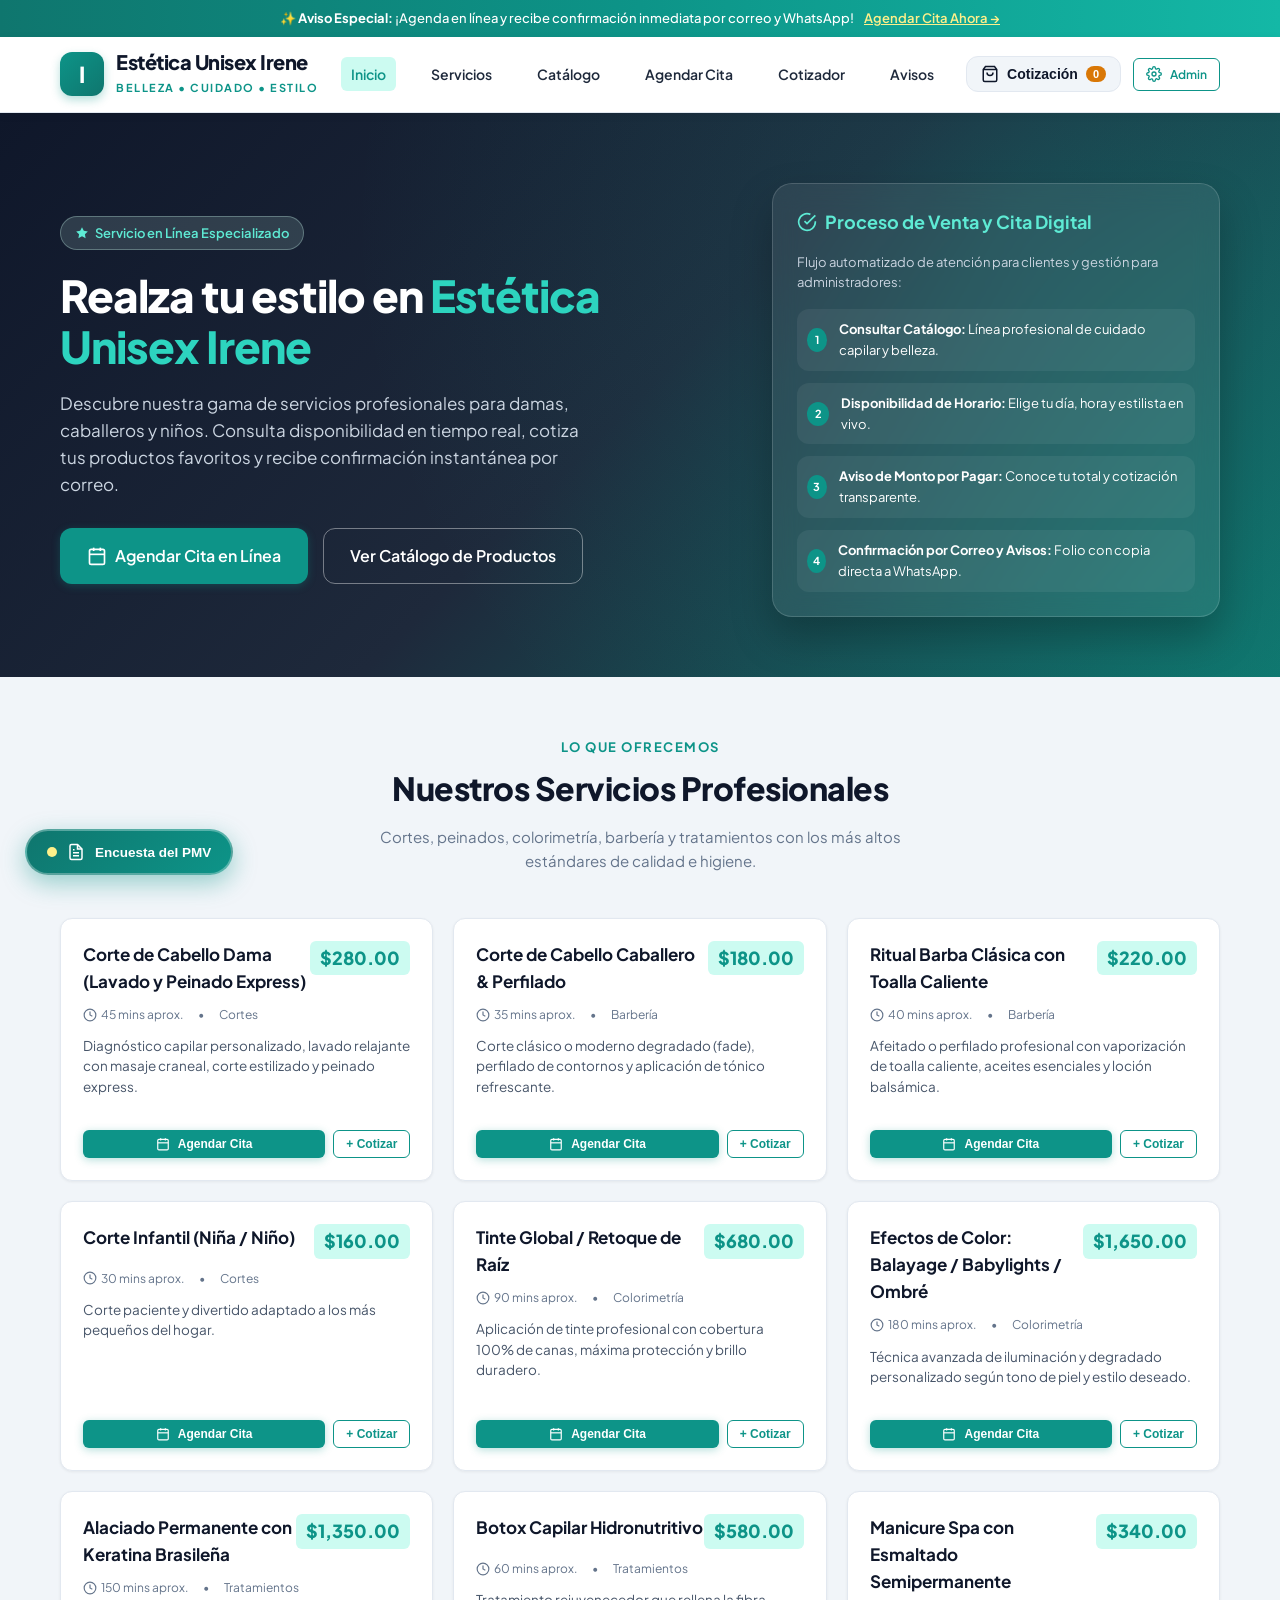
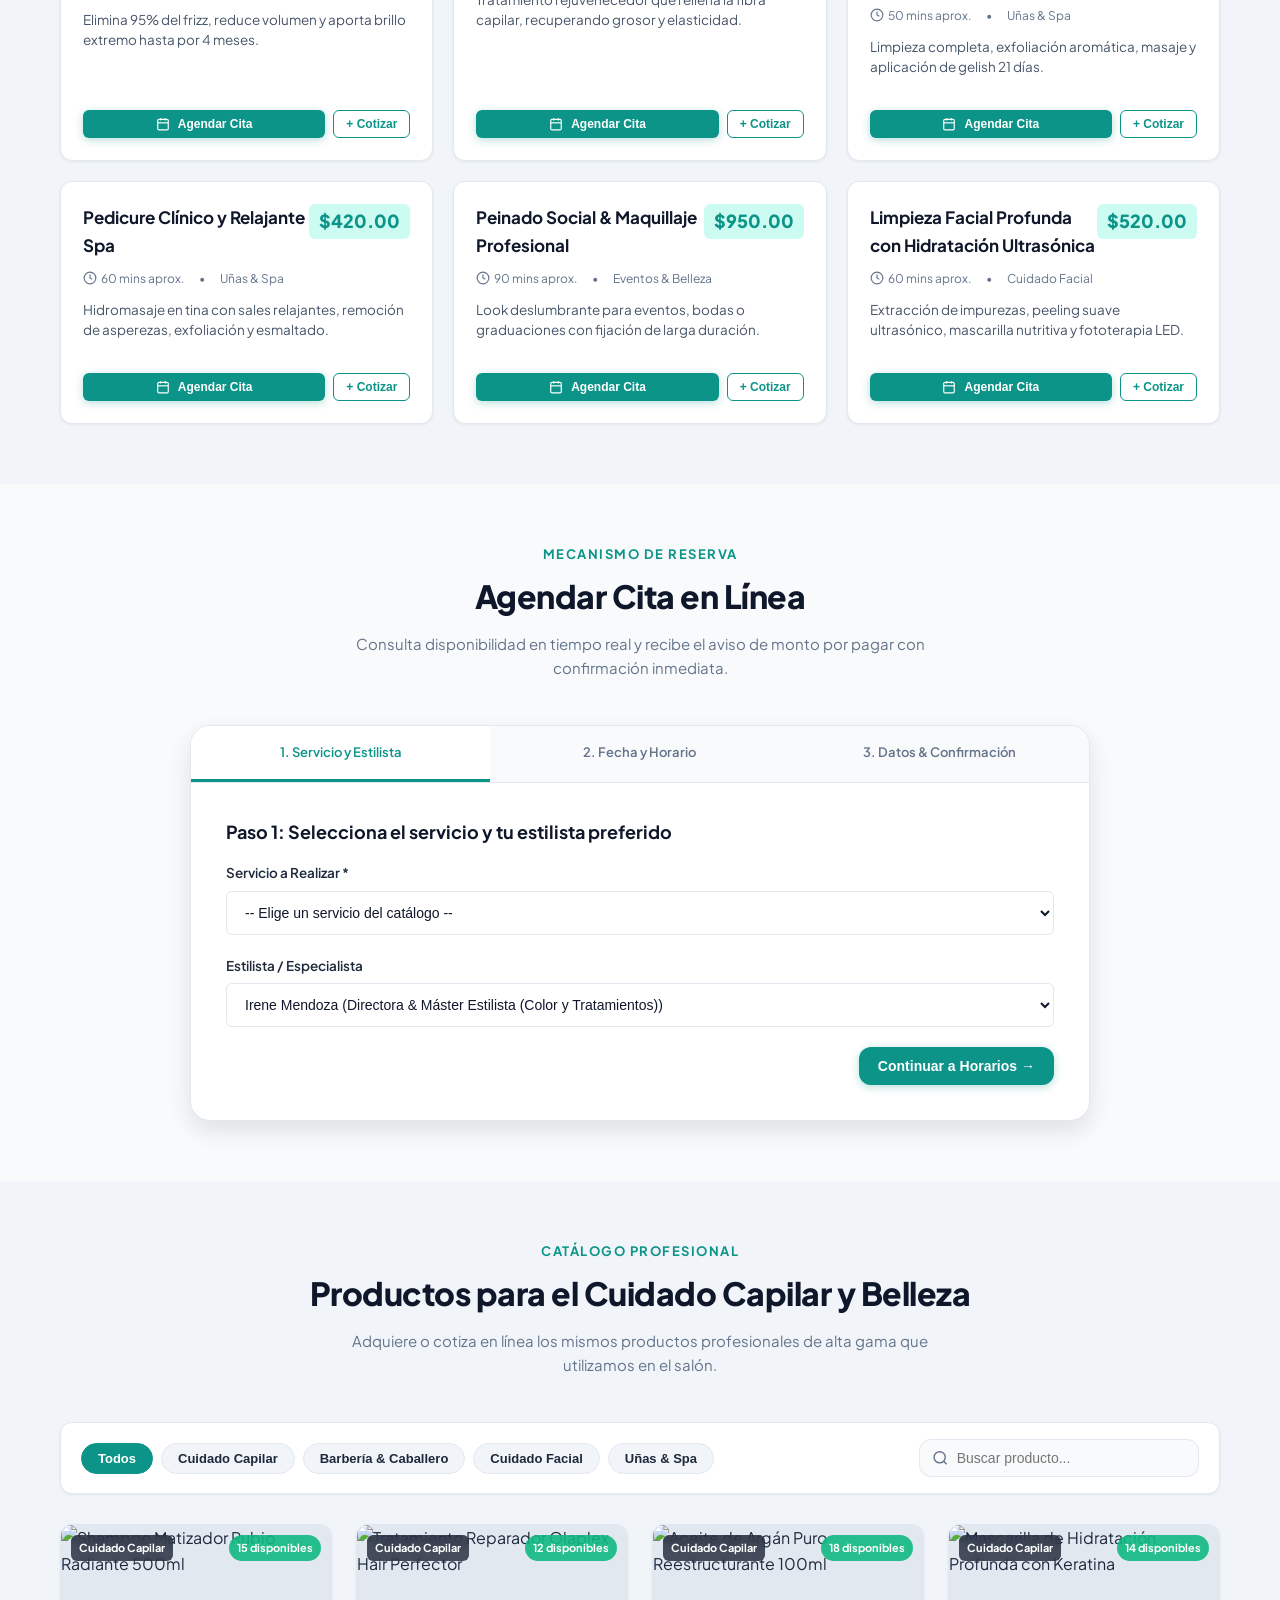
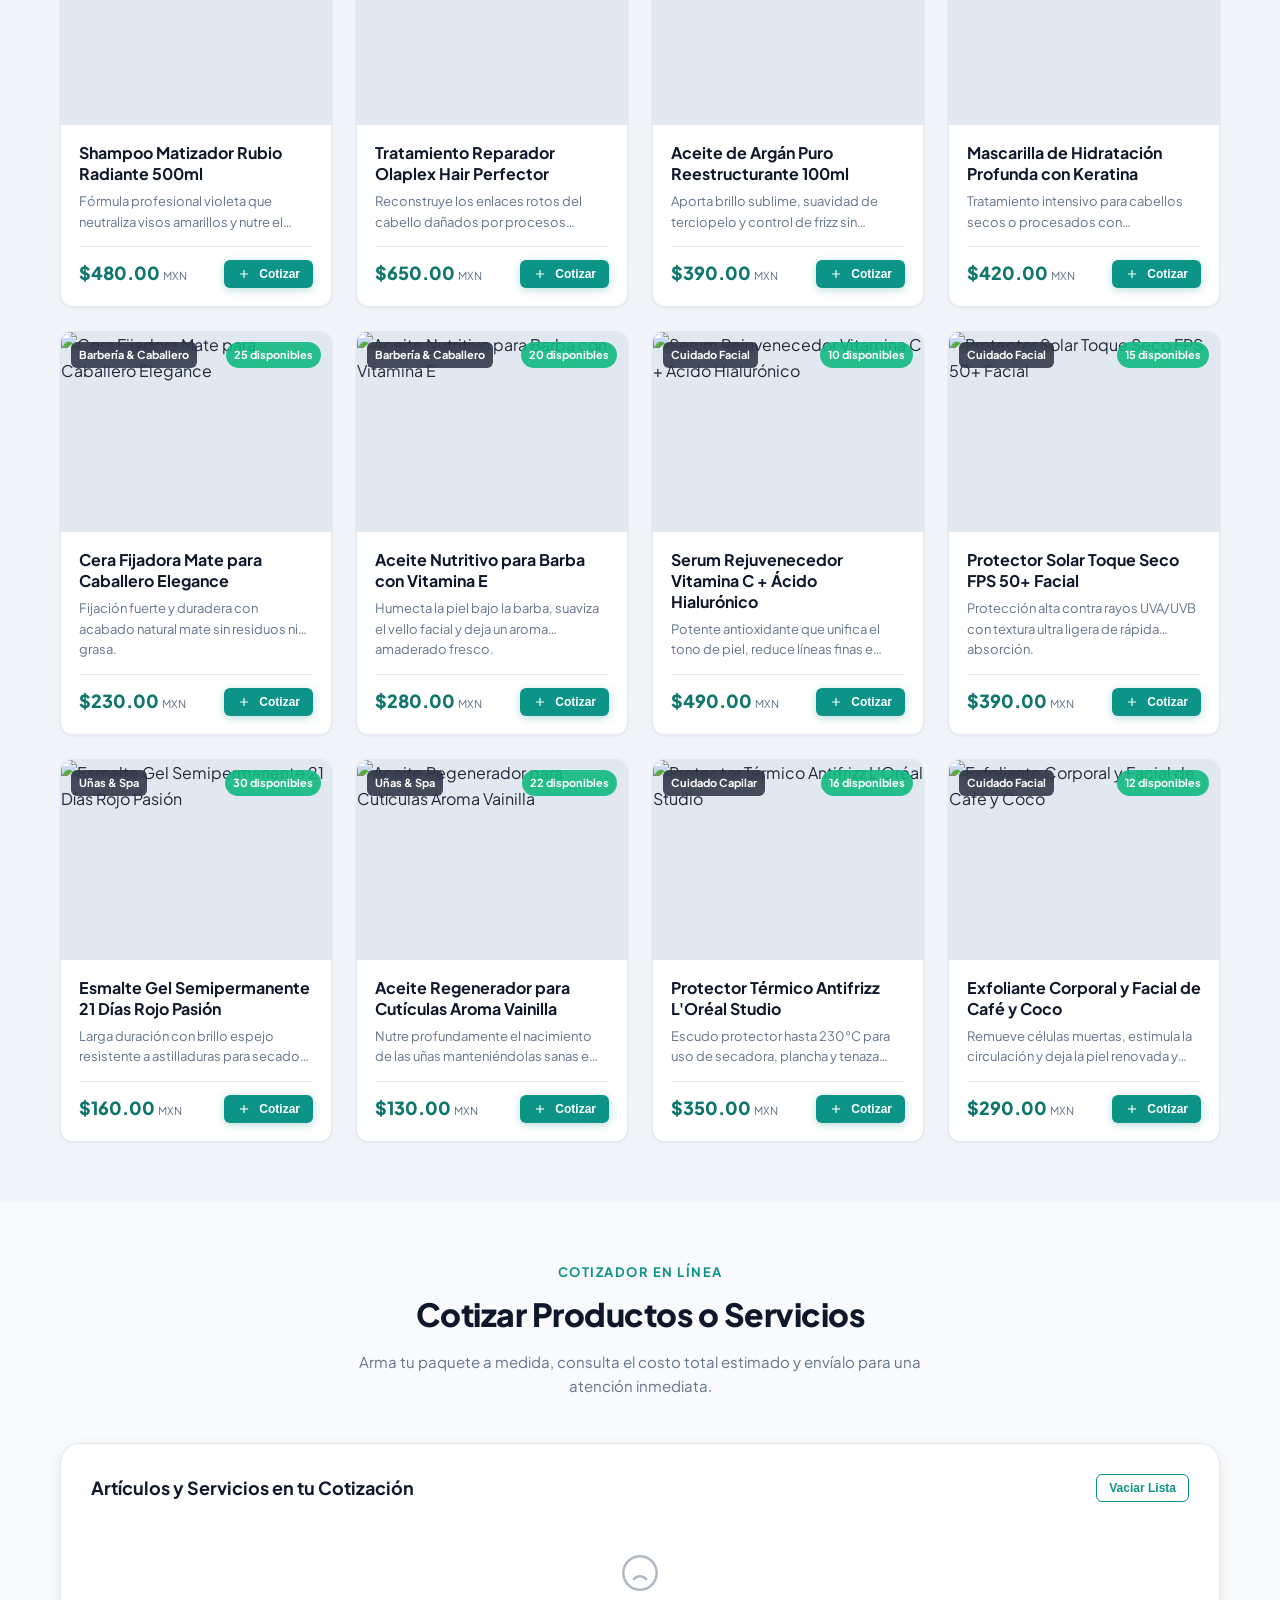
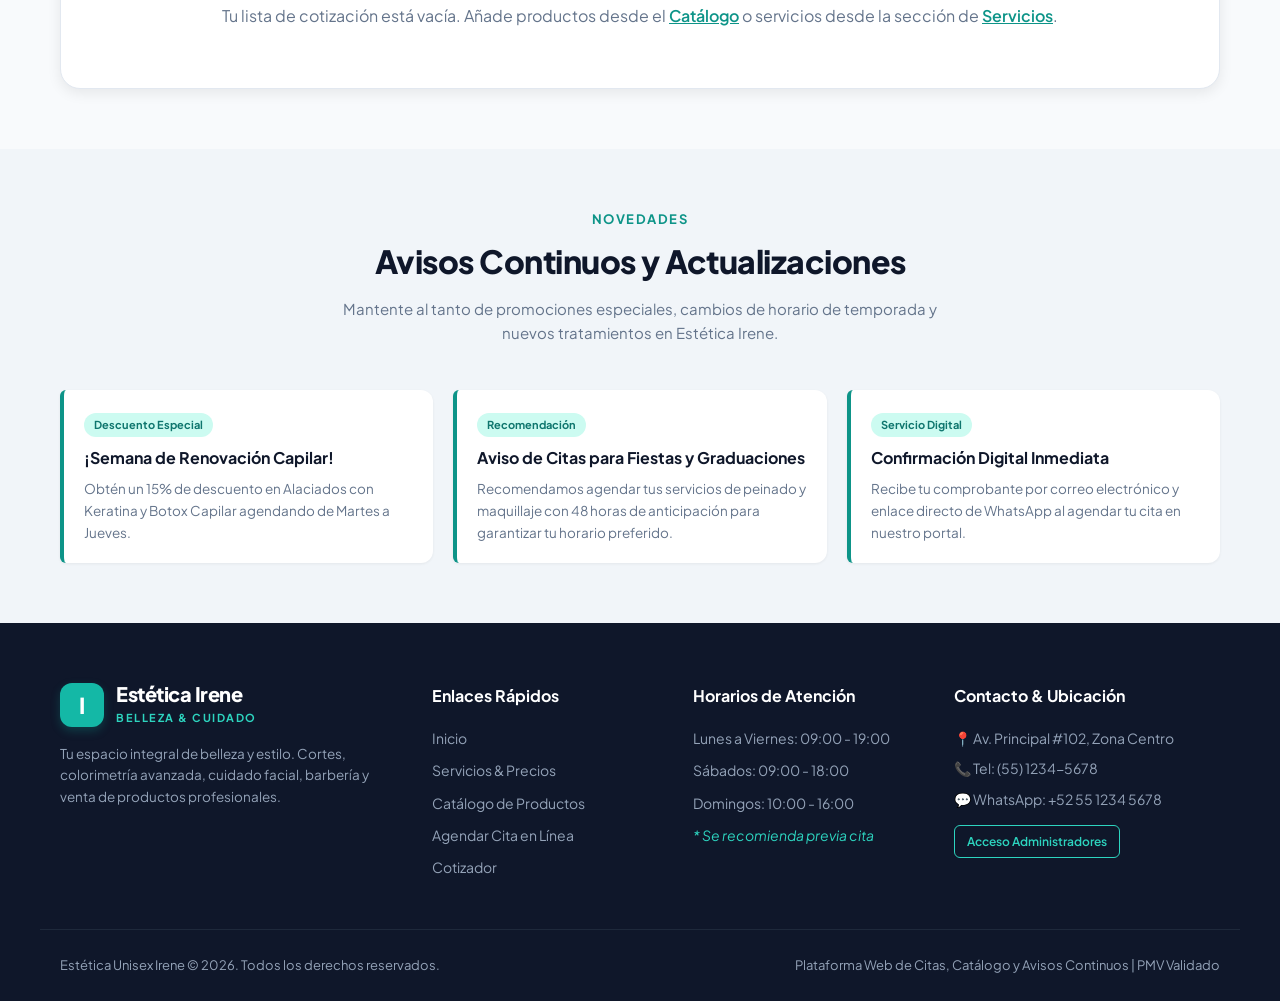
==== commit 8a303462: "feat: Add GitHub Pages support, GA4 integration, and PMV survey data collection" ====
--- a/static/index.html
+++ b/static/index.html
@@ -8,11 +8,85 @@
   <link rel="preconnect" href="https://fonts.googleapis.com">
   <link rel="preconnect" href="https://fonts.gstatic.com" crossorigin>
   <link href="https://fonts.googleapis.com/css2?family=Plus+Jakarta+Sans:wght@400;500;600;700;800&display=swap" rel="stylesheet">
+  
+  <!-- ================= GOOGLE ANALYTICS 4 (GA4) ================= -->
+  <!-- Reemplaza 'G-XXXXXXXXXX' con tu ID de medición de Google Analytics 4 -->
+  <script async src="https://www.googletagmanager.com/gtag/js?id=G-XXXXXXXXXX"></script>
+  <script>
+    window.dataLayer = window.dataLayer || [];
+    function gtag(){dataLayer.push(arguments);}
+    gtag('js', new Date());
+    gtag('config', 'G-XXXXXXXXXX');
+  </script>
+
   <style>
     body { font-family: 'Plus Jakarta Sans', sans-serif; }
+    
+    /* Botón Flotante para la Encuesta del PMV (Punto G) */
+    .survey-floating-btn {
+      position: fixed;
+      bottom: 25px;
+      left: 25px;
+      background: linear-gradient(135deg, #0f766e, #0d9488);
+      color: #ffffff;
+      padding: 12px 20px;
+      border-radius: 50px;
+      font-size: 13.5px;
+      font-weight: 700;
+      display: flex;
+      align-items: center;
+      gap: 10px;
+      box-shadow: 0 8px 25px rgba(13, 148, 136, 0.4);
+      cursor: pointer;
+      z-index: 1500;
+      border: 2px solid rgba(255, 255, 255, 0.3);
+      transition: all 0.3s ease;
+      text-decoration: none;
+    }
+    .survey-floating-btn:hover {
+      transform: translateY(-3px) scale(1.03);
+      box-shadow: 0 12px 30px rgba(13, 148, 136, 0.55);
+      background: linear-gradient(135deg, #115e59, #0f766e);
+    }
+    .survey-pulse-dot {
+      width: 10px;
+      height: 10px;
+      background-color: #fef08a;
+      border-radius: 50%;
+      display: inline-block;
+      animation: pulseAnim 1.8s infinite;
+    }
+    @keyframes pulseAnim {
+      0% { transform: scale(0.9); opacity: 0.8; }
+      50% { transform: scale(1.4); opacity: 1; }
+      100% { transform: scale(0.9); opacity: 0.8; }
+    }
+    .rating-stars {
+      display: flex;
+      gap: 8px;
+      margin: 8px 0;
+    }
+    .rating-star-btn {
+      font-size: 24px;
+      color: #cbd5e1;
+      cursor: pointer;
+      background: none;
+      border: none;
+      transition: color 0.2s;
+    }
+    .rating-star-btn.active, .rating-star-btn:hover {
+      color: #f59e0b;
+    }
   </style>
 </head>
 <body>
+
+  <!-- Botón Flotante de Encuesta Voluntaria (Rúbrica: Recopilación de datos del PMV) -->
+  <button class="survey-floating-btn" onclick="openSurveyModal()" title="Evalúa este Producto Mínimo Viable (PMV)">
+    <span class="survey-pulse-dot"></span>
+    <svg width="18" height="18" fill="none" stroke="currentColor" stroke-width="2" viewBox="0 0 24 24"><path d="M14 2H6a2 2 0 0 0-2 2v16a2 2 0 0 0 2 2h12a2 2 0 0 0 2-2V8z"/><polyline points="14 2 14 8 20 8"/><line x1="16" y1="13" x2="8" y2="13"/><line x1="16" y1="17" x2="8" y2="17"/><polyline points="10 9 9 9 8 9"/></svg>
+    <span>Encuesta del PMV</span>
+  </button>
 
   <!-- Barra Superior de Avisos Continuos -->
   <div class="top-announcement-bar" id="topAnnouncement">
@@ -121,7 +195,6 @@
       </div>
 
       <div class="services-grid" id="servicesGrid">
-        <!-- Renderizado dinámicamente con JavaScript -->
         <div style="text-align: center; padding: 40px; color: var(--text-muted); grid-column: 1/-1;">Cargando servicios disponibles...</div>
       </div>
     </div>
@@ -375,6 +448,73 @@
     </div>
   </section>
 
+  <!-- ================= MODAL DE ENCUESTA DEL PMV (PUNTO G - RECOPILACIÓN DE DATOS) ================= -->
+  <div class="modal-overlay" id="surveyModal">
+    <div class="modal-content" style="max-width: 600px;">
+      <div class="modal-header">
+        <h3 style="color: var(--primary-dark); display: flex; align-items: center; gap: 8px;">
+          <svg width="22" height="22" fill="none" stroke="currentColor" stroke-width="2" viewBox="0 0 24 24"><path d="M14 2H6a2 2 0 0 0-2 2v16a2 2 0 0 0 2 2h12a2 2 0 0 0 2-2V8z"/><polyline points="14 2 14 8 20 8"/><line x1="16" y1="13" x2="8" y2="13"/><line x1="16" y1="17" x2="8" y2="17"/></svg>
+          Encuesta de Validación del PMV
+        </h3>
+        <button class="modal-close-btn" onclick="closeSurveyModal()">&times;</button>
+      </div>
+      <div class="modal-body">
+        <p style="font-size: 13.5px; color: #475569; margin-bottom: 20px;">
+          Tu opinión es fundamental para validar nuestro Producto Mínimo Viable (PMV). Por favor responde esta breve encuesta voluntaria de 1 minuto:
+        </p>
+
+        <form id="pmvSurveyForm" onsubmit="submitSurvey(event)">
+          <div class="form-group">
+            <label class="form-label">1. ¿Qué tan fácil e intuitivo fue navegar por la página y consultar servicios/productos? *</label>
+            <div class="rating-stars" id="starGroup1">
+              <button type="button" class="rating-star-btn" onclick="setRating(1, 1)">★</button>
+              <button type="button" class="rating-star-btn" onclick="setRating(1, 2)">★</button>
+              <button type="button" class="rating-star-btn" onclick="setRating(1, 3)">★</button>
+              <button type="button" class="rating-star-btn" onclick="setRating(1, 4)">★</button>
+              <button type="button" class="rating-star-btn" onclick="setRating(1, 5)">★</button>
+            </div>
+            <input type="hidden" id="surveyRating1" value="5" required>
+          </div>
+
+          <div class="form-group">
+            <label class="form-label">2. ¿Consideras claro y útil el aviso del monto por pagar antes de confirmar tu cita? *</label>
+            <select id="surveyClarity" class="form-control" required>
+              <option value="Muy claro y transparente">Muy claro y transparente</option>
+              <option value="Claro, pero agregaría más desglose">Claro, pero agregaría más desglose</option>
+              <option value="Poco claro">Poco claro</option>
+            </select>
+          </div>
+
+          <div class="form-group">
+            <label class="form-label">3. ¿Utilizarías esta plataforma para agendar tus citas de estética en lugar de llamar por teléfono? *</label>
+            <select id="surveyPreference" class="form-control" required>
+              <option value="Sí, definitivamente prefiero en línea">Sí, definitivamente prefiero en línea</option>
+              <option value="Tal vez, dependiendo del servicio">Tal vez, dependiendo del servicio</option>
+              <option value="No, prefiero llamada tradicional">No, prefiero llamada tradicional</option>
+            </select>
+          </div>
+
+          <div class="form-group">
+            <label class="form-label">4. ¿Qué funcionalidad o mejora sugerirías para la versión final? (Opcional)</label>
+            <textarea id="surveyComments" class="form-control" rows="2" placeholder="Ej. Recordatorios automáticos por SMS, pago con tarjeta en línea, etc."></textarea>
+          </div>
+
+          <div style="margin-top: 20px; display: flex; justify-content: space-between; align-items: center;">
+            <button type="button" class="btn btn-secondary" onclick="closeSurveyModal()">Cerrar</button>
+            <button type="submit" class="btn btn-primary">
+              Enviar Respuestas &rarr;
+            </button>
+          </div>
+        </form>
+
+        <div id="surveySuccessAlert" style="display: none; background: #ecfdf5; border: 1px solid #a7f3d0; color: #065f46; padding: 20px; border-radius: 8px; text-align: center;">
+          <h4 style="font-size: 16px; font-weight: 700; margin-bottom: 6px;">¡Muchas gracias por tu retroalimentación!</h4>
+          <p style="font-size: 13px;">Tus respuestas han sido registradas para la recopilación de datos de validación del PMV.</p>
+        </div>
+      </div>
+    </div>
+  </div>
+
   <!-- ================= MODAL DE CONFIRMACIÓN DE CITA (DIAGRAMA: CONFIRMACIÓN POR CORREO) ================= -->
   <div class="modal-overlay" id="appointmentSuccessModal">
     <div class="modal-content">
@@ -487,7 +627,7 @@
 
     <div class="container footer-bottom">
       <p>Estética Unisex Irene &copy; 2026. Todos los derechos reservados.</p>
-      <p>Plataforma Web de Citas, Catálogo y Avisos Continuos</p>
+      <p>Plataforma Web de Citas, Catálogo y Avisos Continuos | PMV Validado</p>
     </div>
   </footer>
 
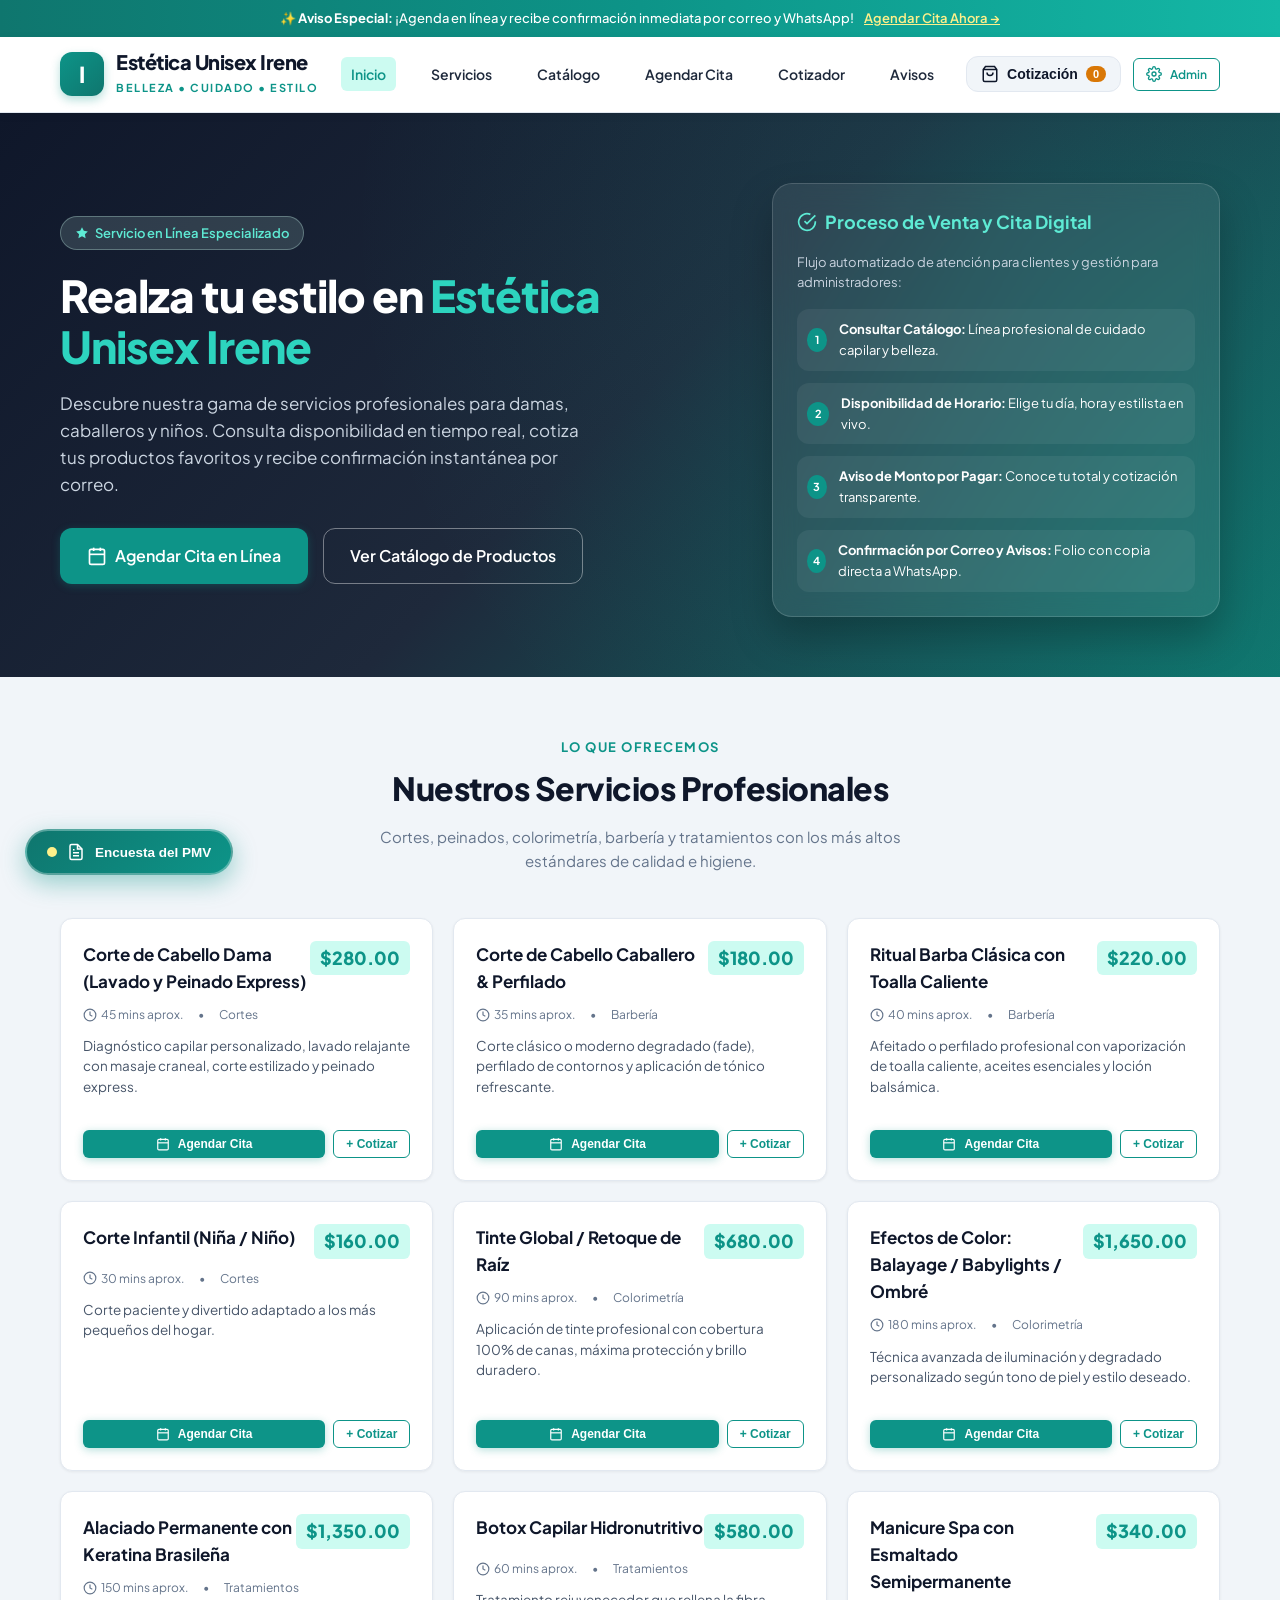
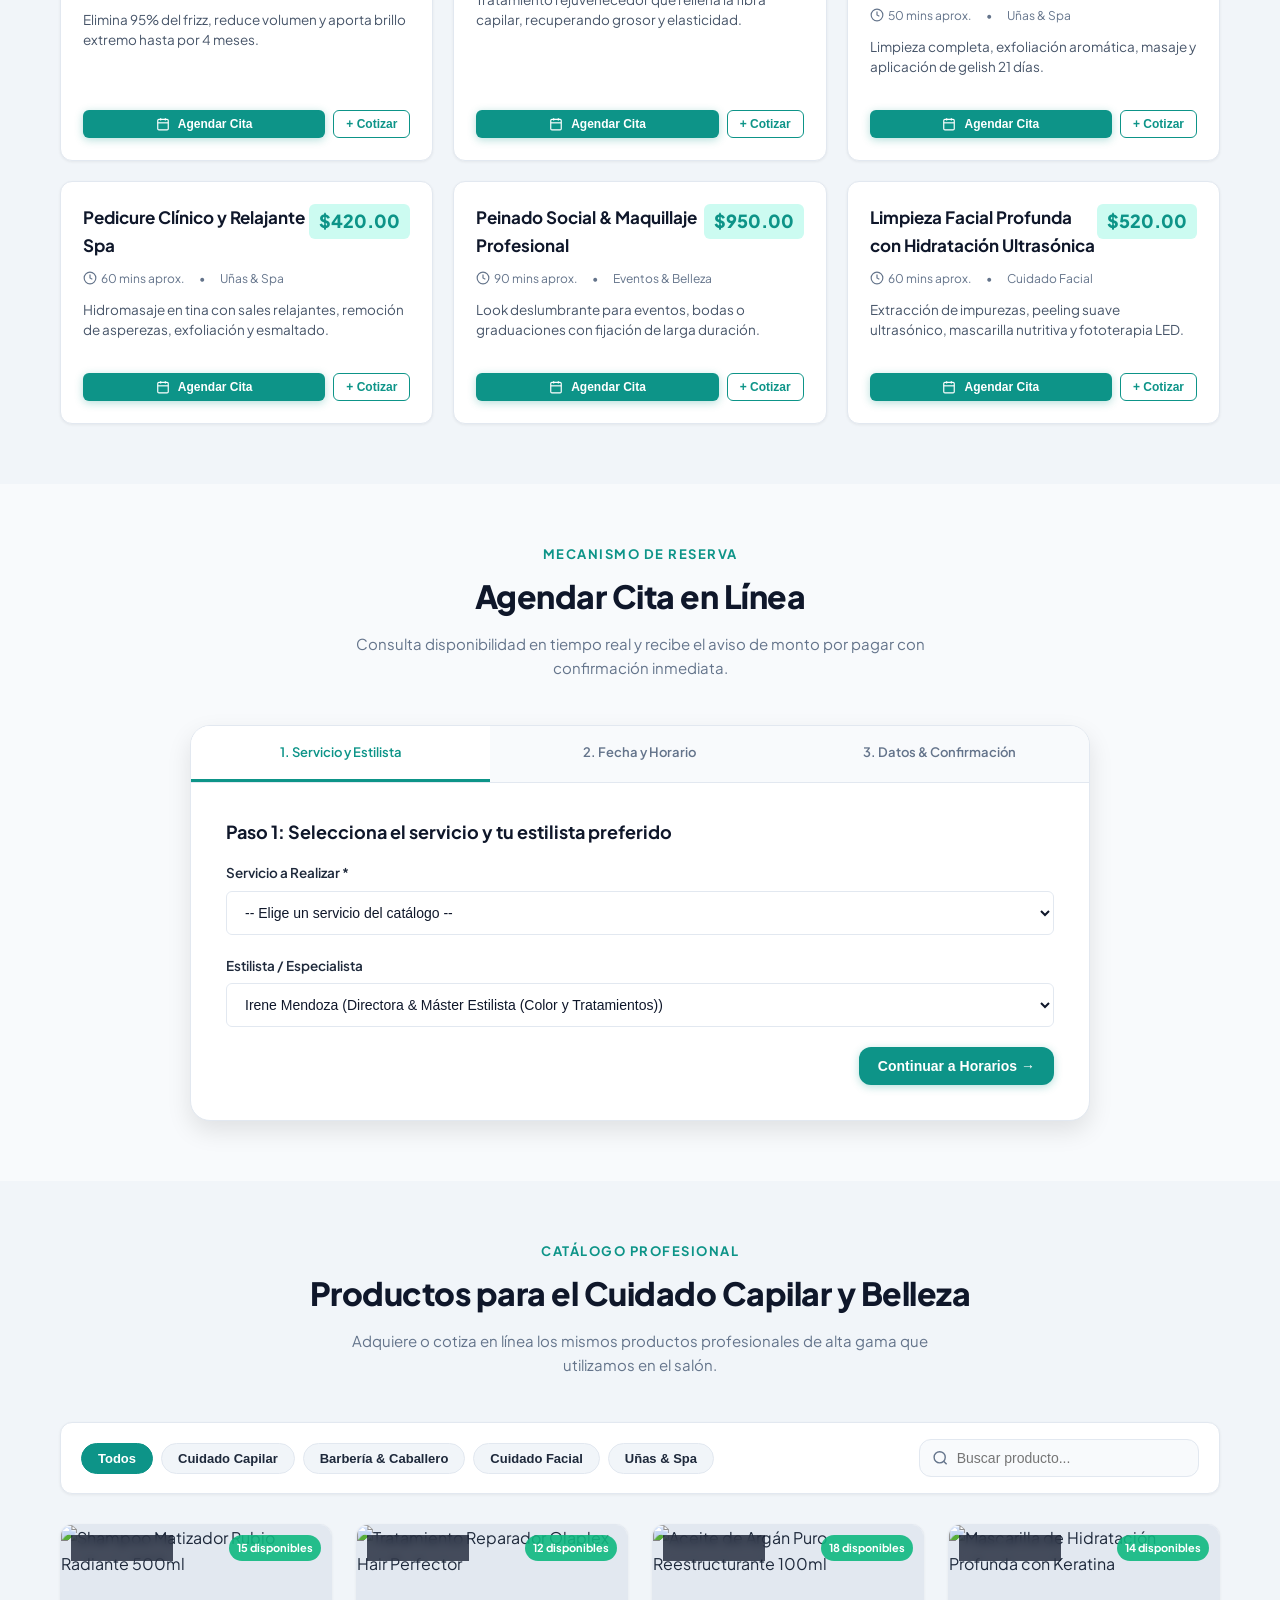
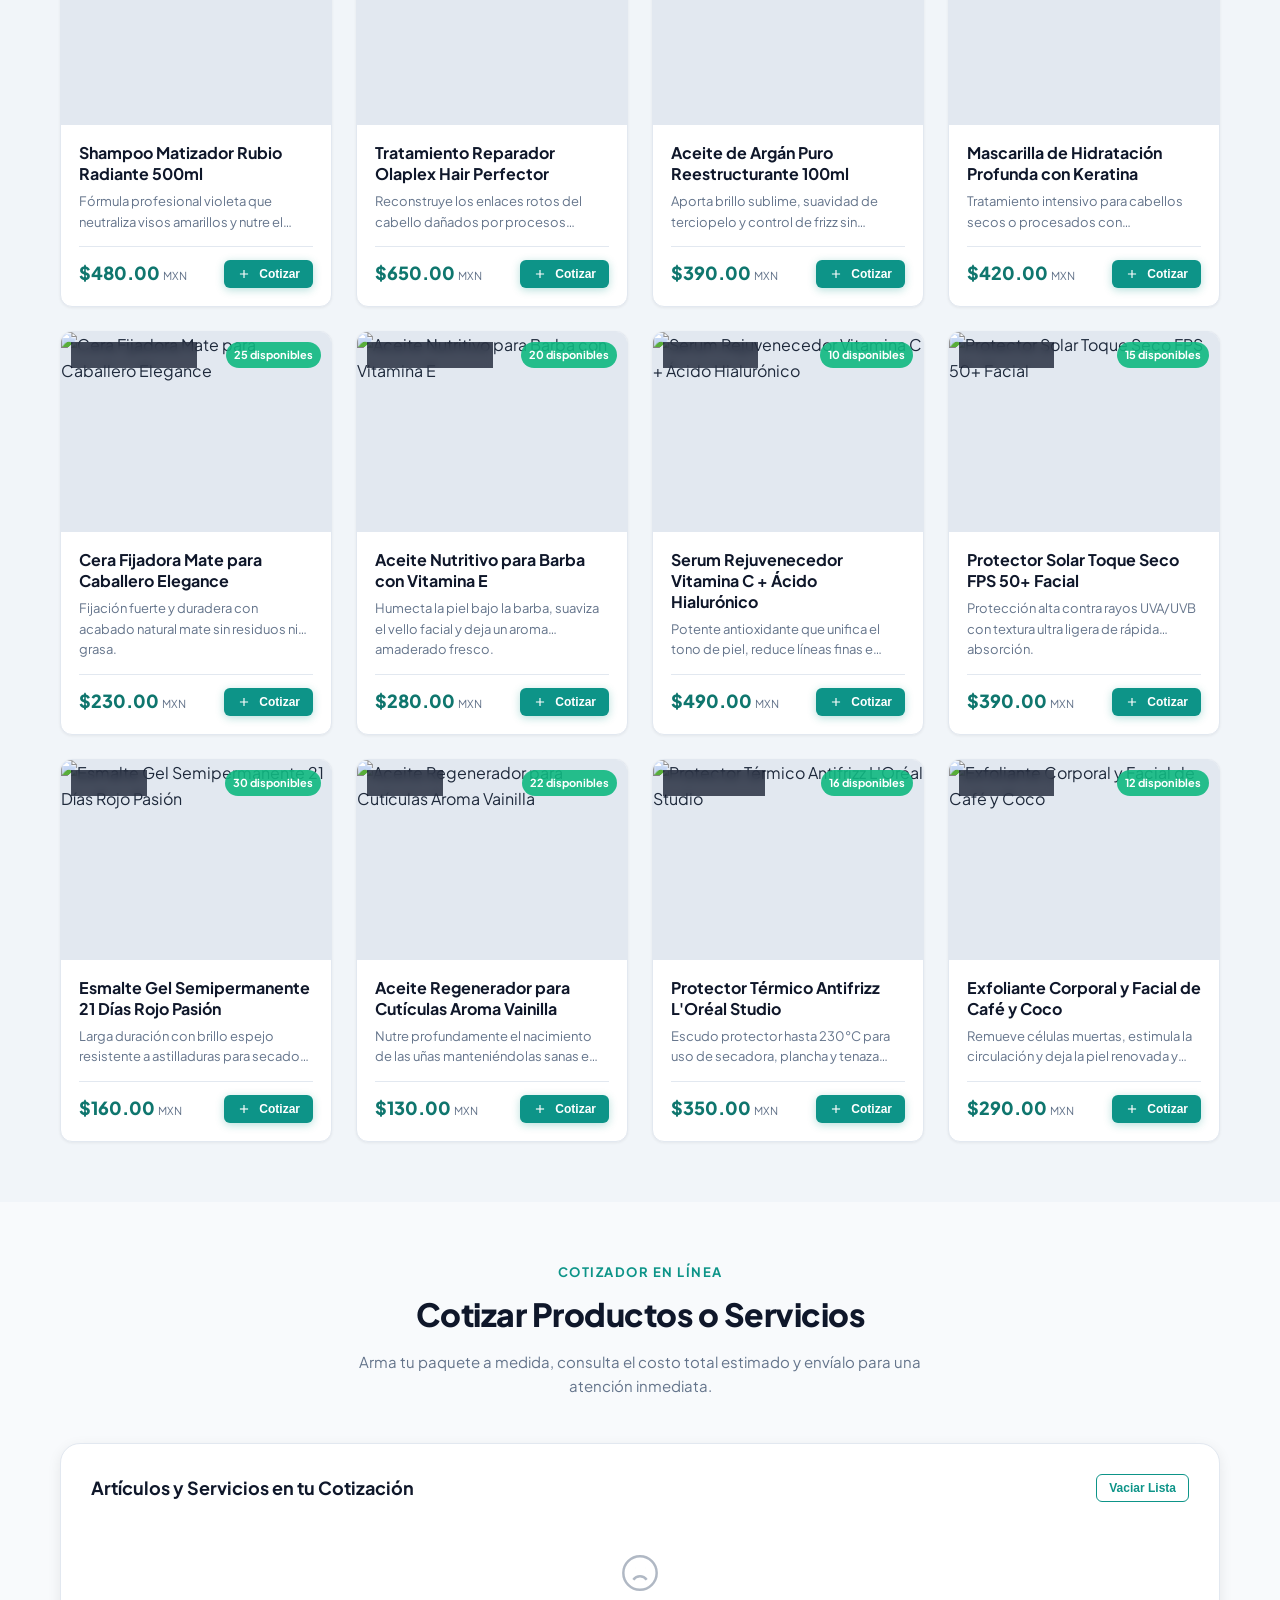
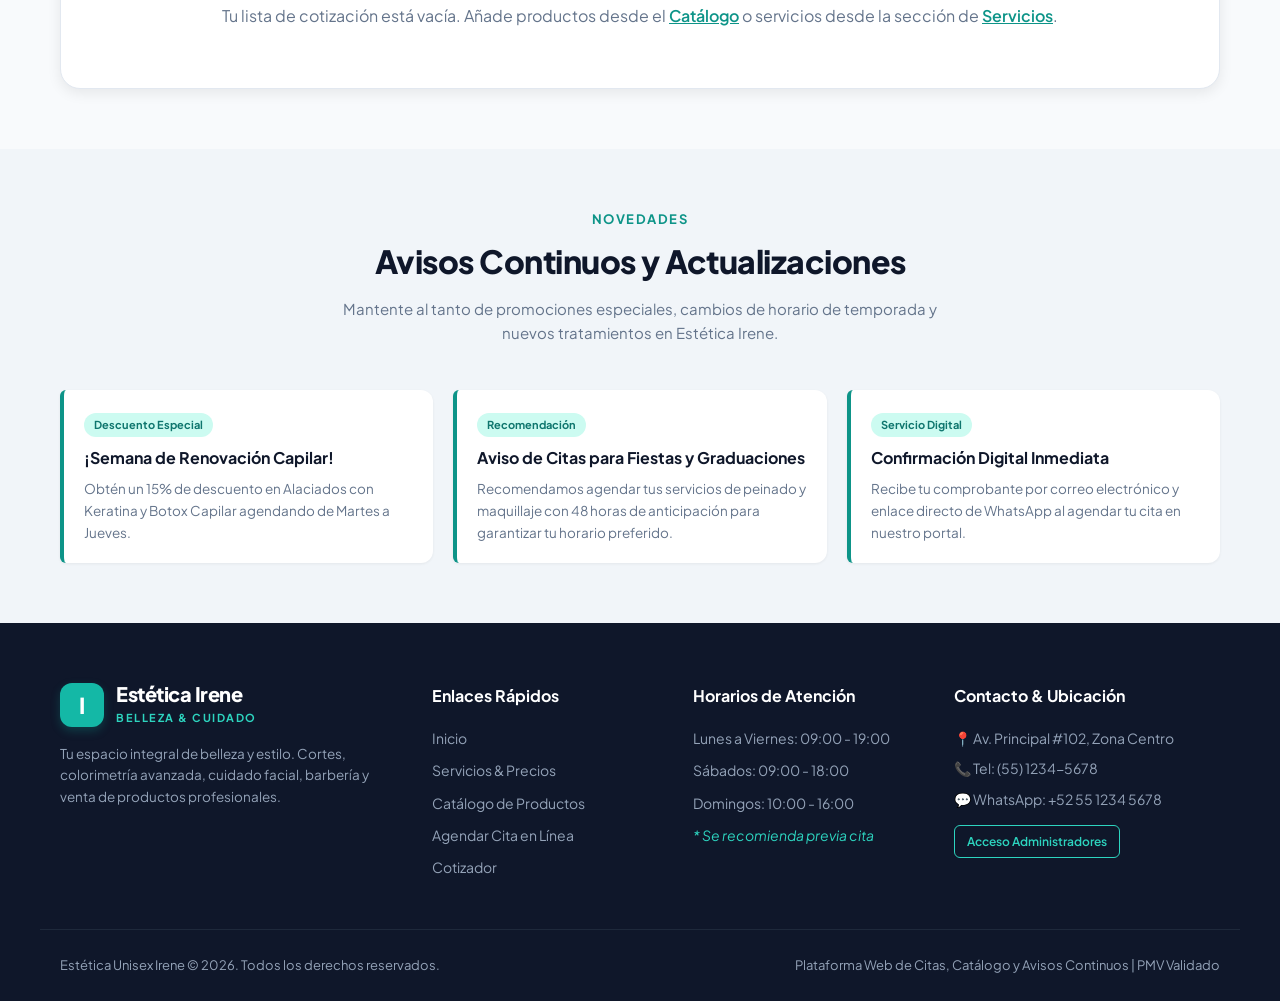
==== commit 854d3001: "feat: Configure Google Tag Manager / GA4 ID GTM-574FZWSR" ====
--- a/static/index.html
+++ b/static/index.html
@@ -9,14 +9,14 @@
   <link rel="preconnect" href="https://fonts.gstatic.com" crossorigin>
   <link href="https://fonts.googleapis.com/css2?family=Plus+Jakarta+Sans:wght@400;500;600;700;800&display=swap" rel="stylesheet">
   
-  <!-- ================= GOOGLE ANALYTICS 4 (GA4) ================= -->
-  <!-- Reemplaza 'G-XXXXXXXXXX' con tu ID de medición de Google Analytics 4 -->
-  <script async src="https://www.googletagmanager.com/gtag/js?id=G-XXXXXXXXXX"></script>
+  <!-- ================= GOOGLE ANALYTICS 4 / TAG MANAGER (GTM-574FZWSR) ================= -->
+  <script async src="https://www.googletagmanager.com/gtag/js?id=GTM-574FZWSR"></script>
+  <script async src="https://www.googletagmanager.com/gtm.js?id=GTM-574FZWSR"></script>
   <script>
     window.dataLayer = window.dataLayer || [];
     function gtag(){dataLayer.push(arguments);}
     gtag('js', new Date());
-    gtag('config', 'G-XXXXXXXXXX');
+    gtag('config', 'GTM-574FZWSR');
   </script>
 
   <style>
@@ -80,6 +80,9 @@
   </style>
 </head>
 <body>
+  <!-- Google Tag Manager (noscript) -->
+  <noscript><iframe src="https://www.googletagmanager.com/ns.html?id=GTM-574FZWSR"
+  height="0" width="0" style="display:none;visibility:hidden"></iframe></noscript>
 
   <!-- Botón Flotante de Encuesta Voluntaria (Rúbrica: Recopilación de datos del PMV) -->
   <button class="survey-floating-btn" onclick="openSurveyModal()" title="Evalúa este Producto Mínimo Viable (PMV)">
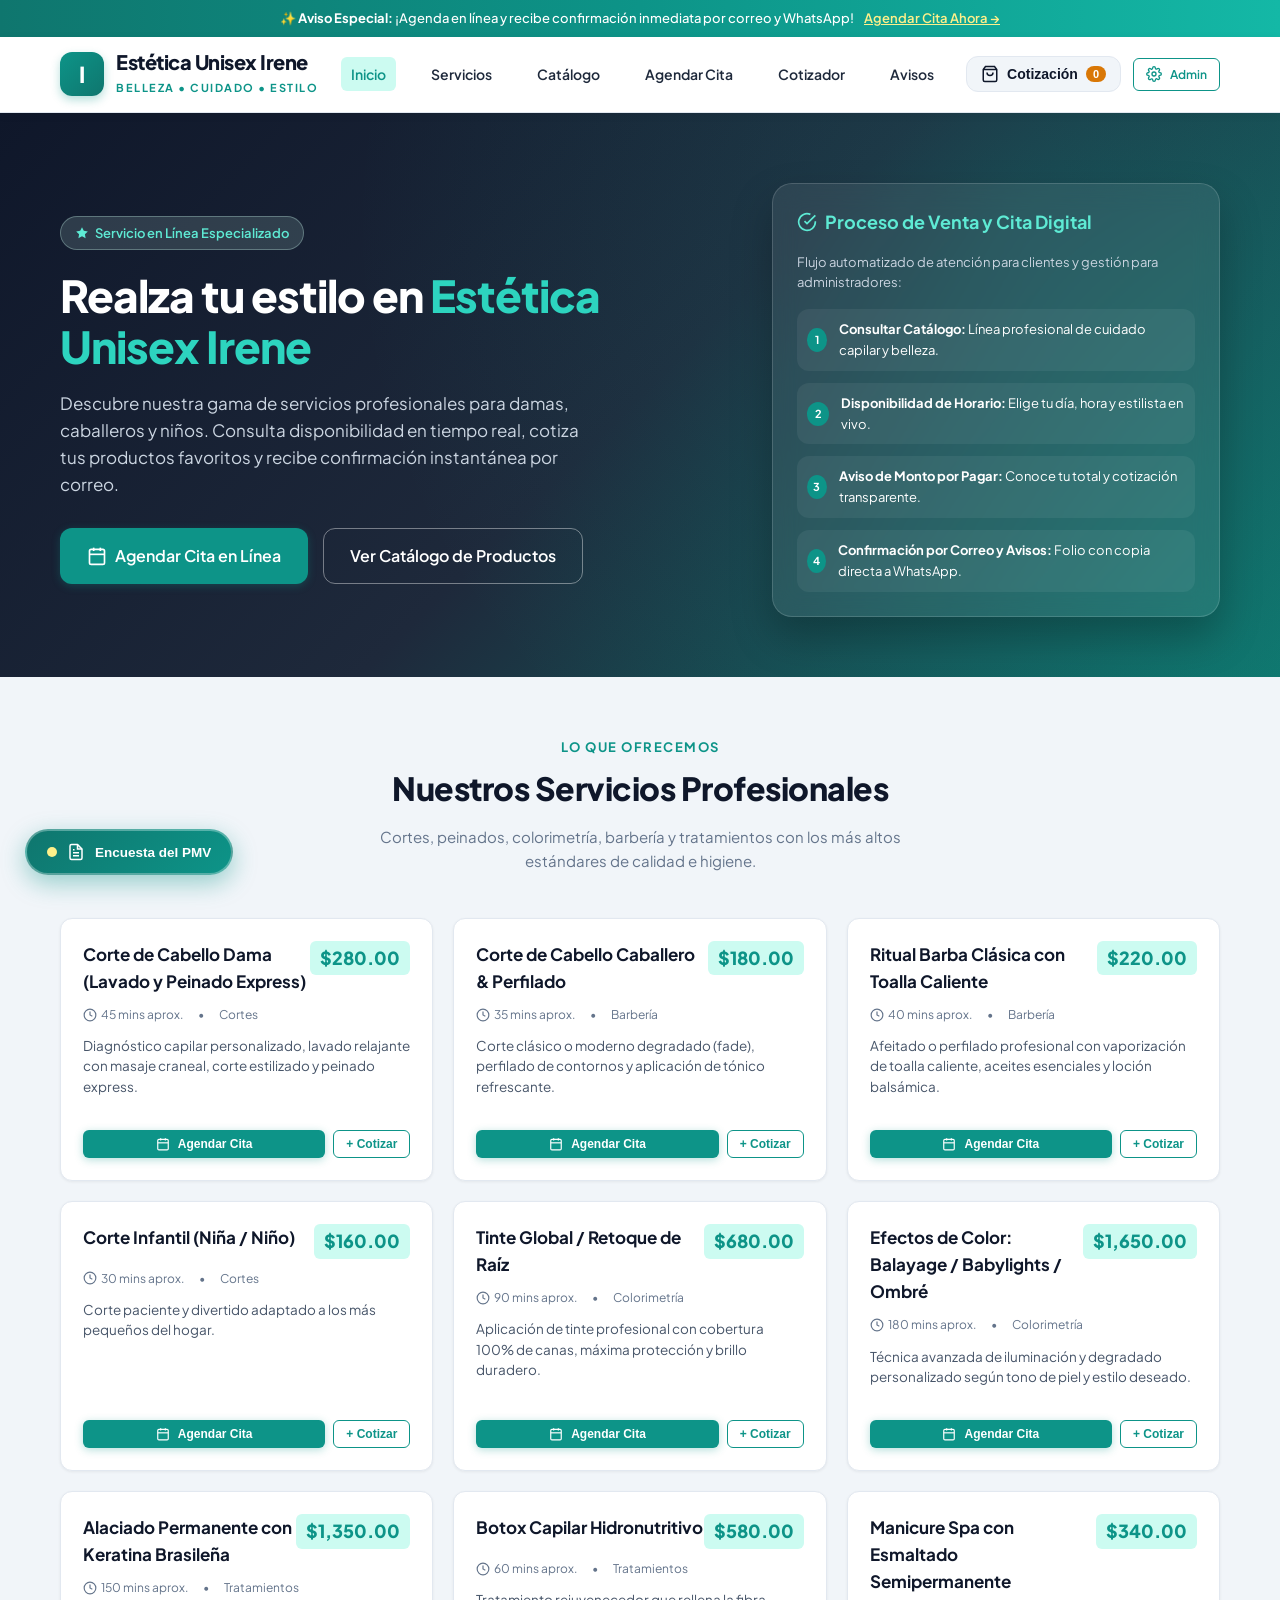
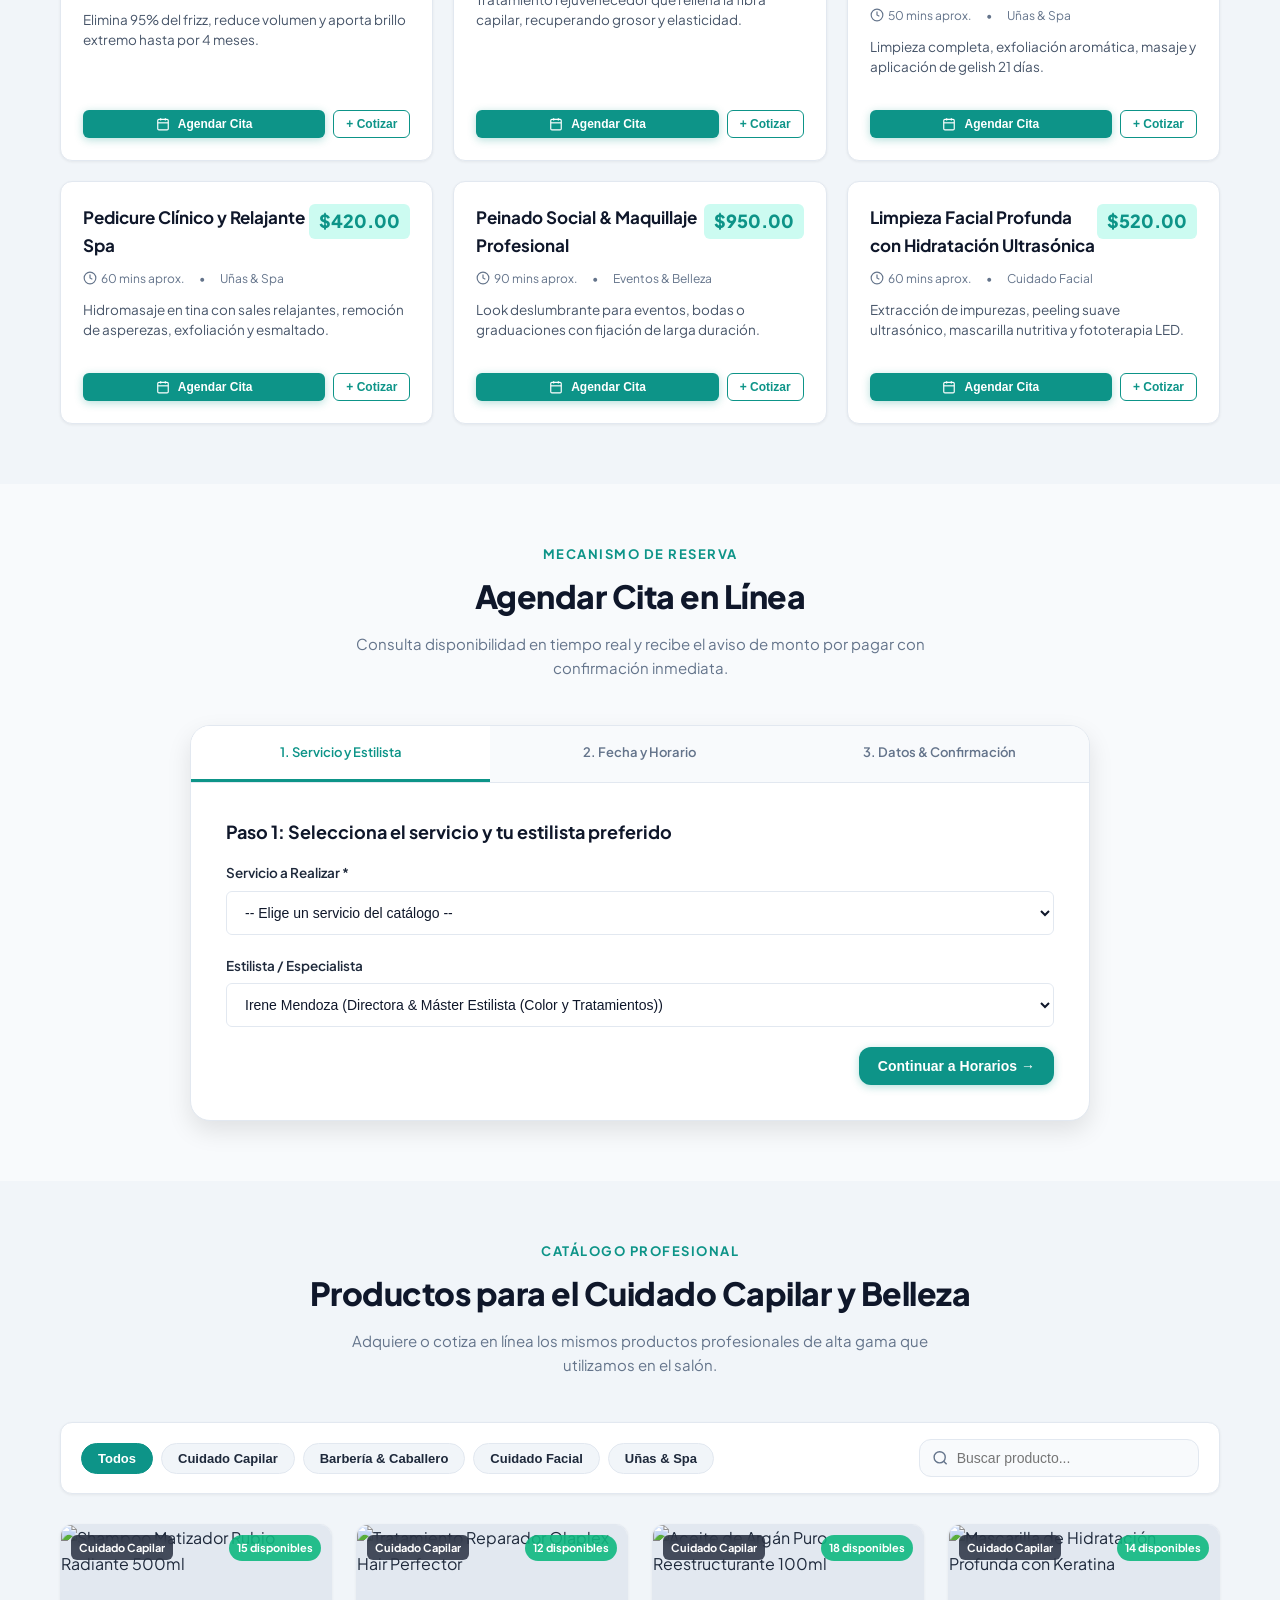
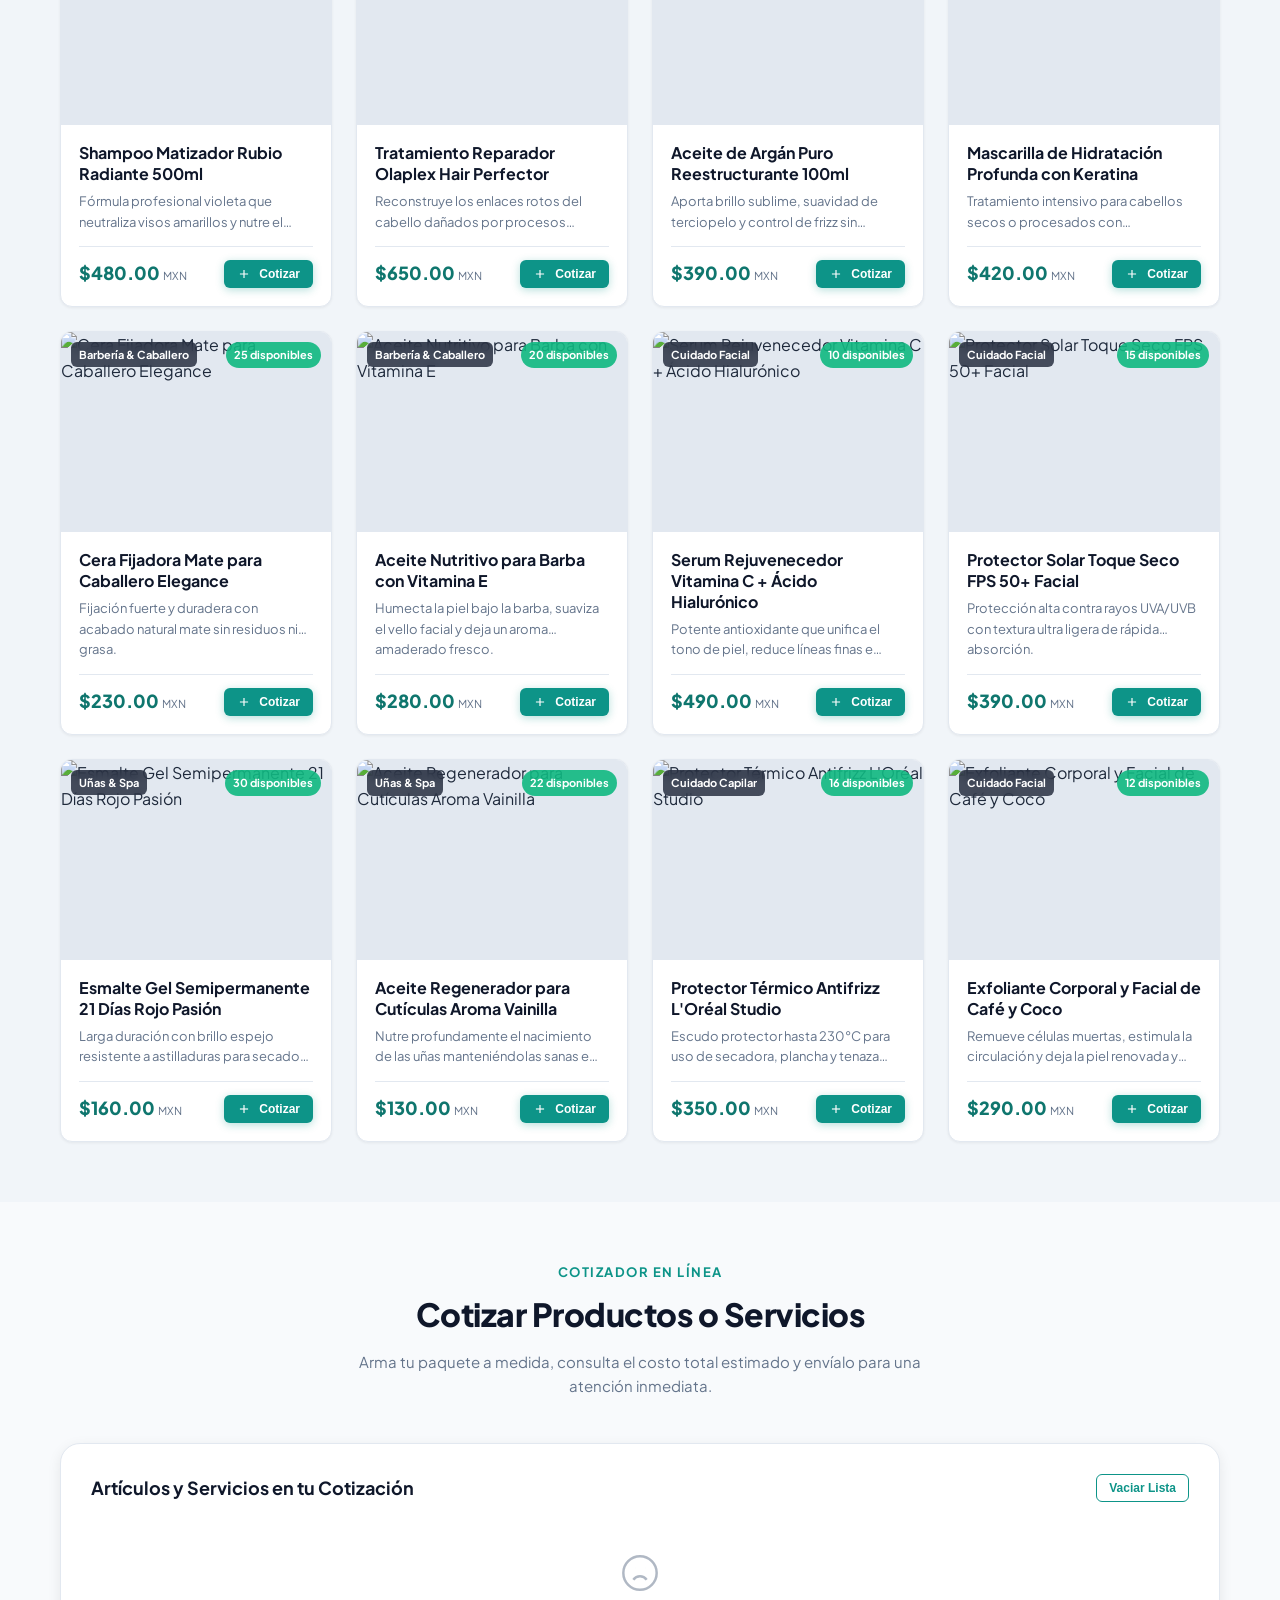
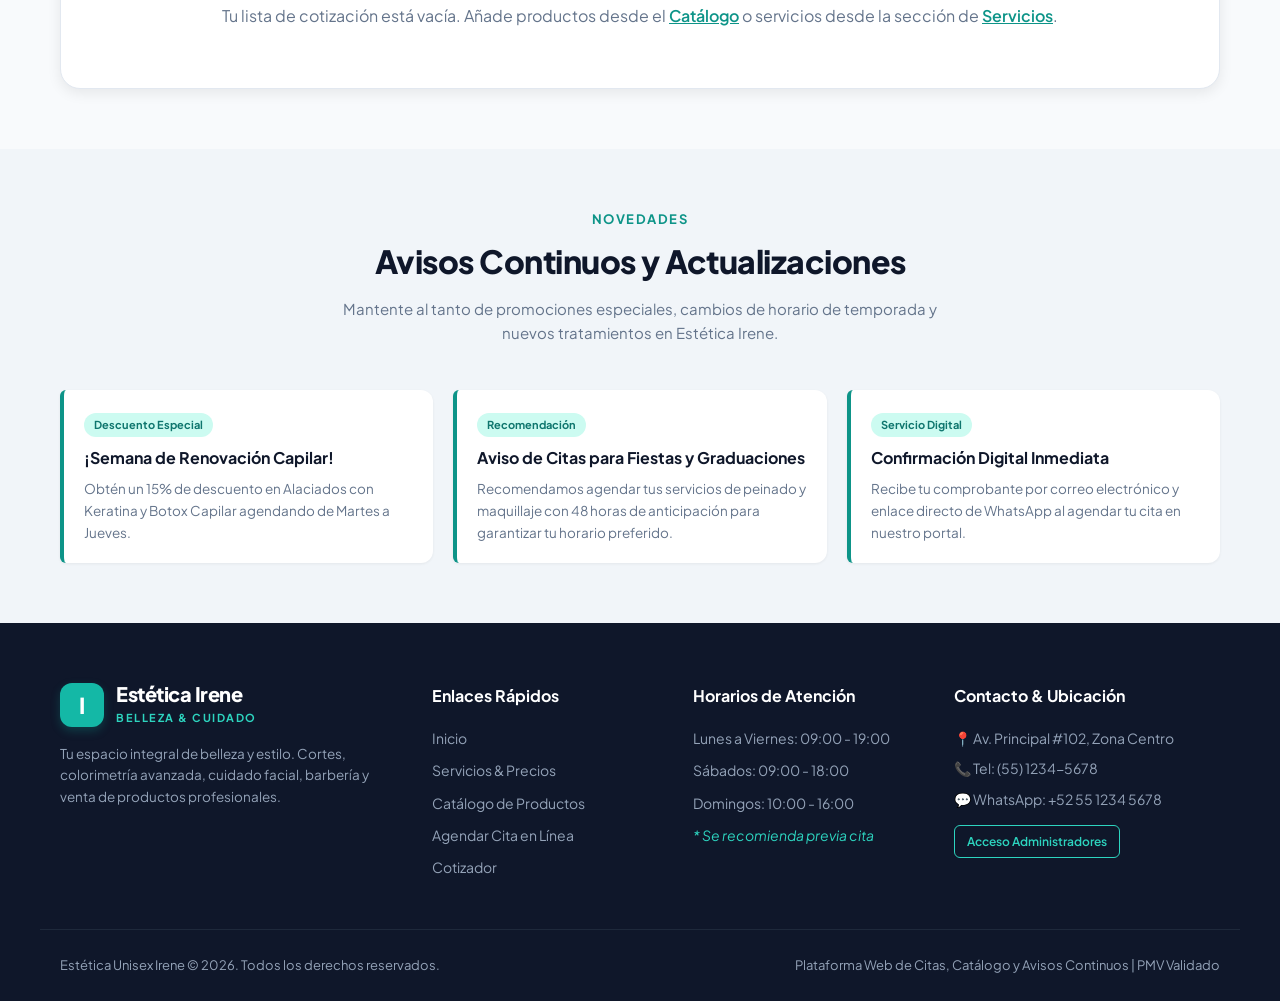
==== commit 309432de: "chore: Update Google Tag Manager ID to GTM-WV52HDD9" ====
--- a/static/index.html
+++ b/static/index.html
@@ -9,14 +9,14 @@
   <link rel="preconnect" href="https://fonts.gstatic.com" crossorigin>
   <link href="https://fonts.googleapis.com/css2?family=Plus+Jakarta+Sans:wght@400;500;600;700;800&display=swap" rel="stylesheet">
   
-  <!-- ================= GOOGLE ANALYTICS 4 / TAG MANAGER (GTM-574FZWSR) ================= -->
-  <script async src="https://www.googletagmanager.com/gtag/js?id=GTM-574FZWSR"></script>
-  <script async src="https://www.googletagmanager.com/gtm.js?id=GTM-574FZWSR"></script>
+  <!-- ================= GOOGLE ANALYTICS 4 / TAG MANAGER (GTM-WV52HDD9) ================= -->
+  <script async src="https://www.googletagmanager.com/gtag/js?id=GTM-WV52HDD9"></script>
+  <script async src="https://www.googletagmanager.com/gtm.js?id=GTM-WV52HDD9"></script>
   <script>
     window.dataLayer = window.dataLayer || [];
     function gtag(){dataLayer.push(arguments);}
     gtag('js', new Date());
-    gtag('config', 'GTM-574FZWSR');
+    gtag('config', 'GTM-WV52HDD9');
   </script>
 
   <style>
@@ -81,7 +81,7 @@
 </head>
 <body>
   <!-- Google Tag Manager (noscript) -->
-  <noscript><iframe src="https://www.googletagmanager.com/ns.html?id=GTM-574FZWSR"
+  <noscript><iframe src="https://www.googletagmanager.com/ns.html?id=GTM-WV52HDD9"
   height="0" width="0" style="display:none;visibility:hidden"></iframe></noscript>
 
   <!-- Botón Flotante de Encuesta Voluntaria (Rúbrica: Recopilación de datos del PMV) -->
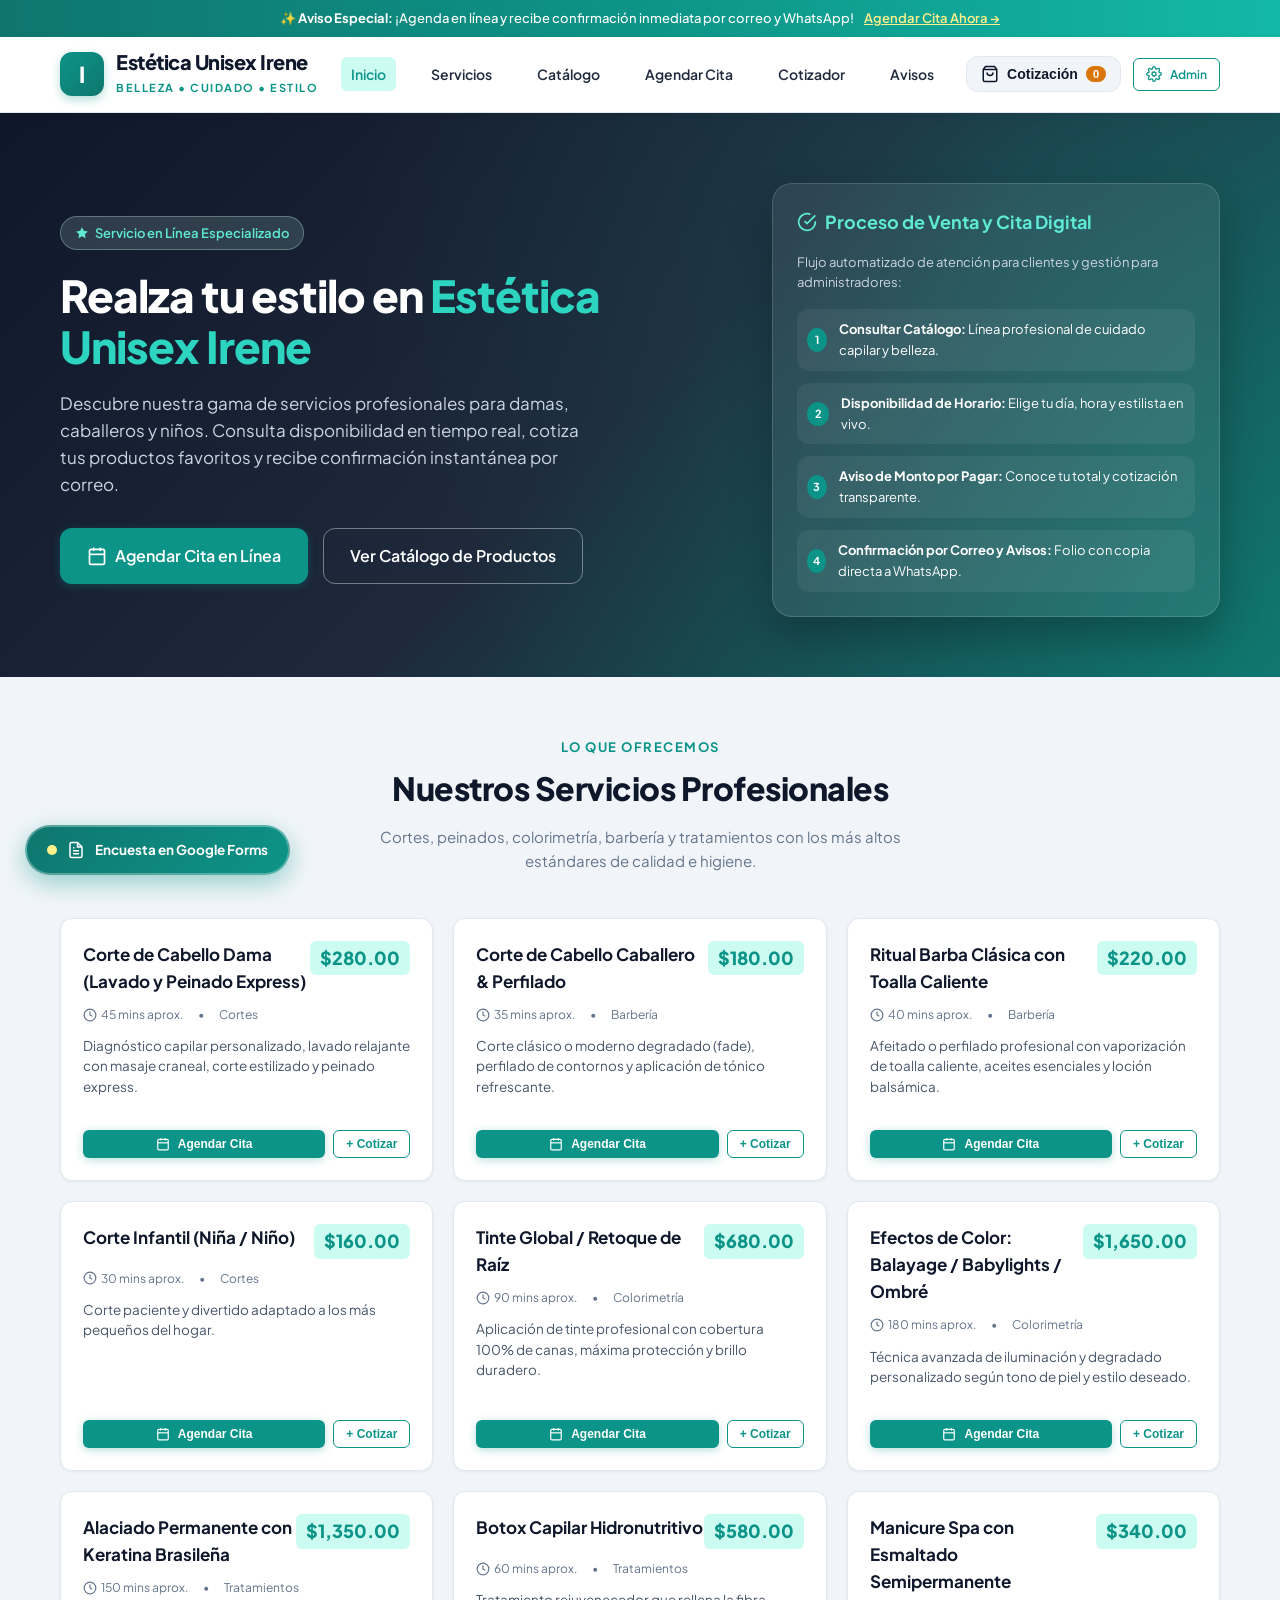
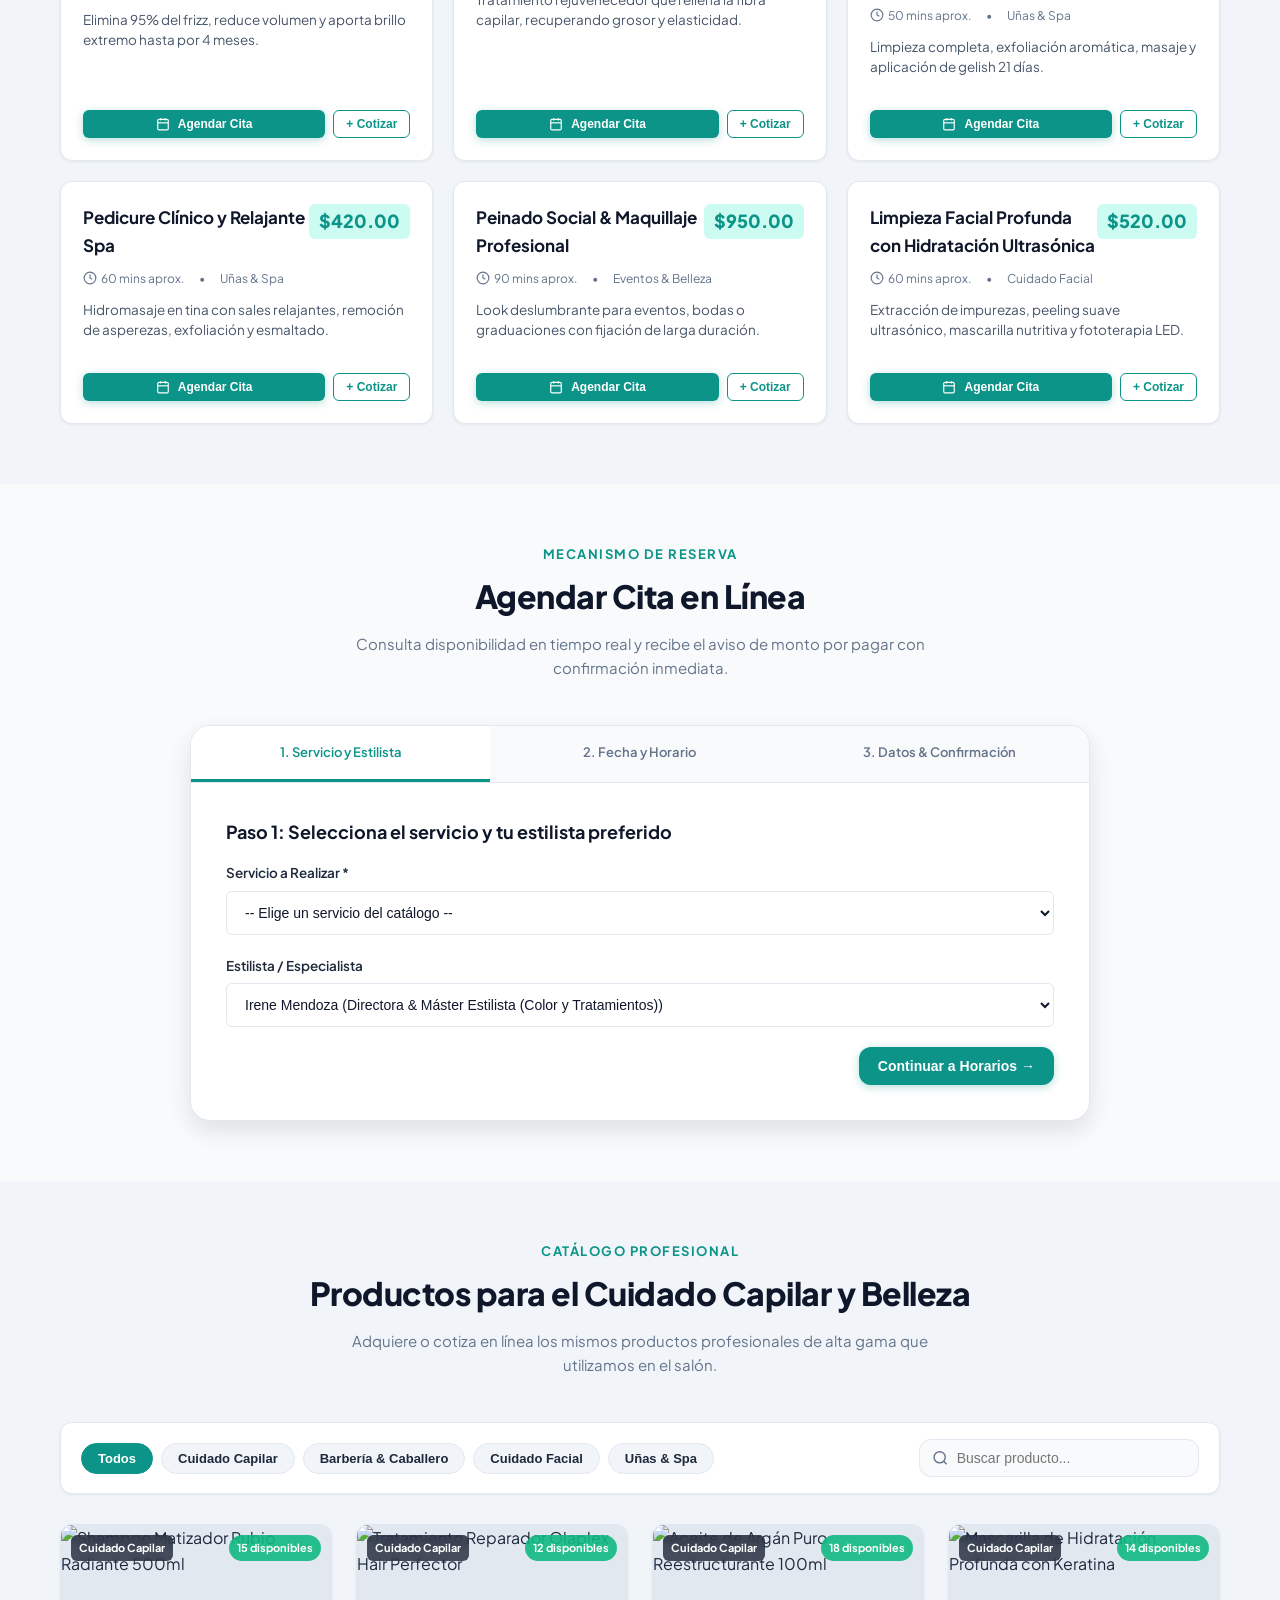
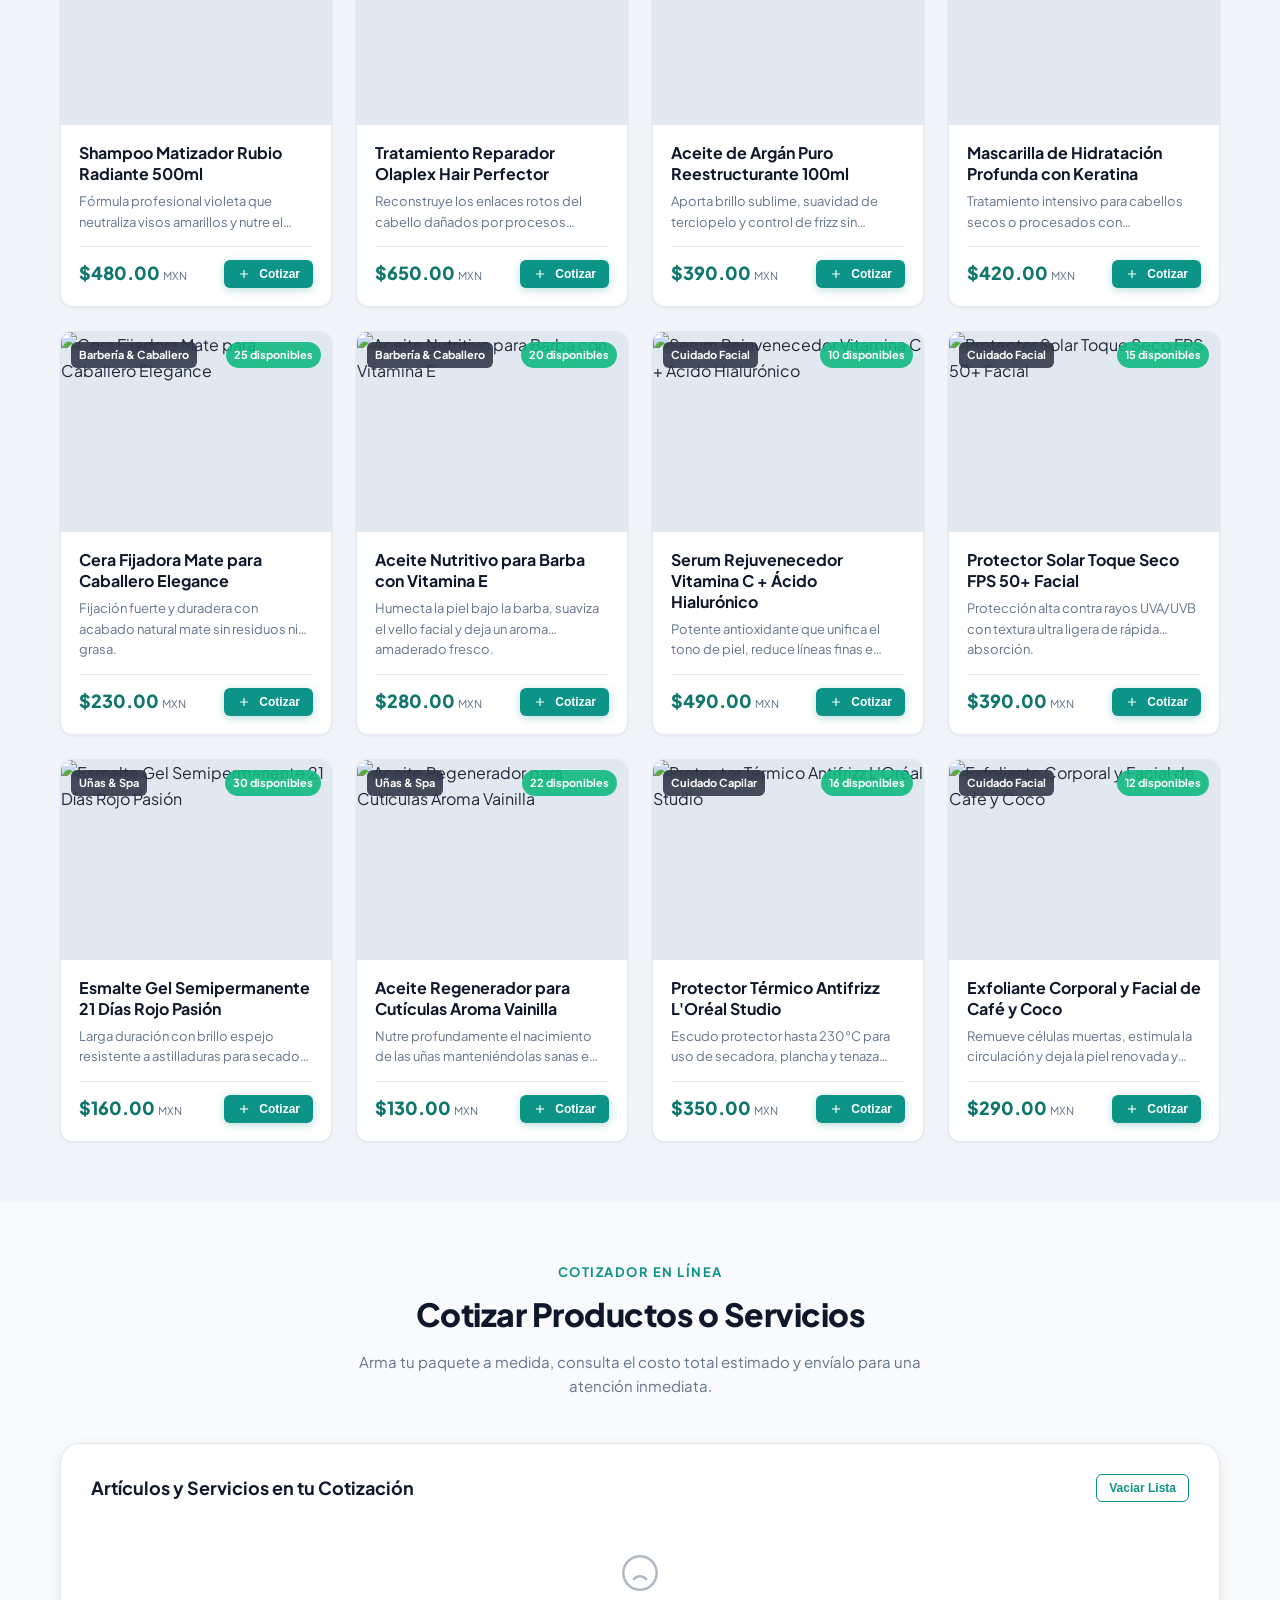
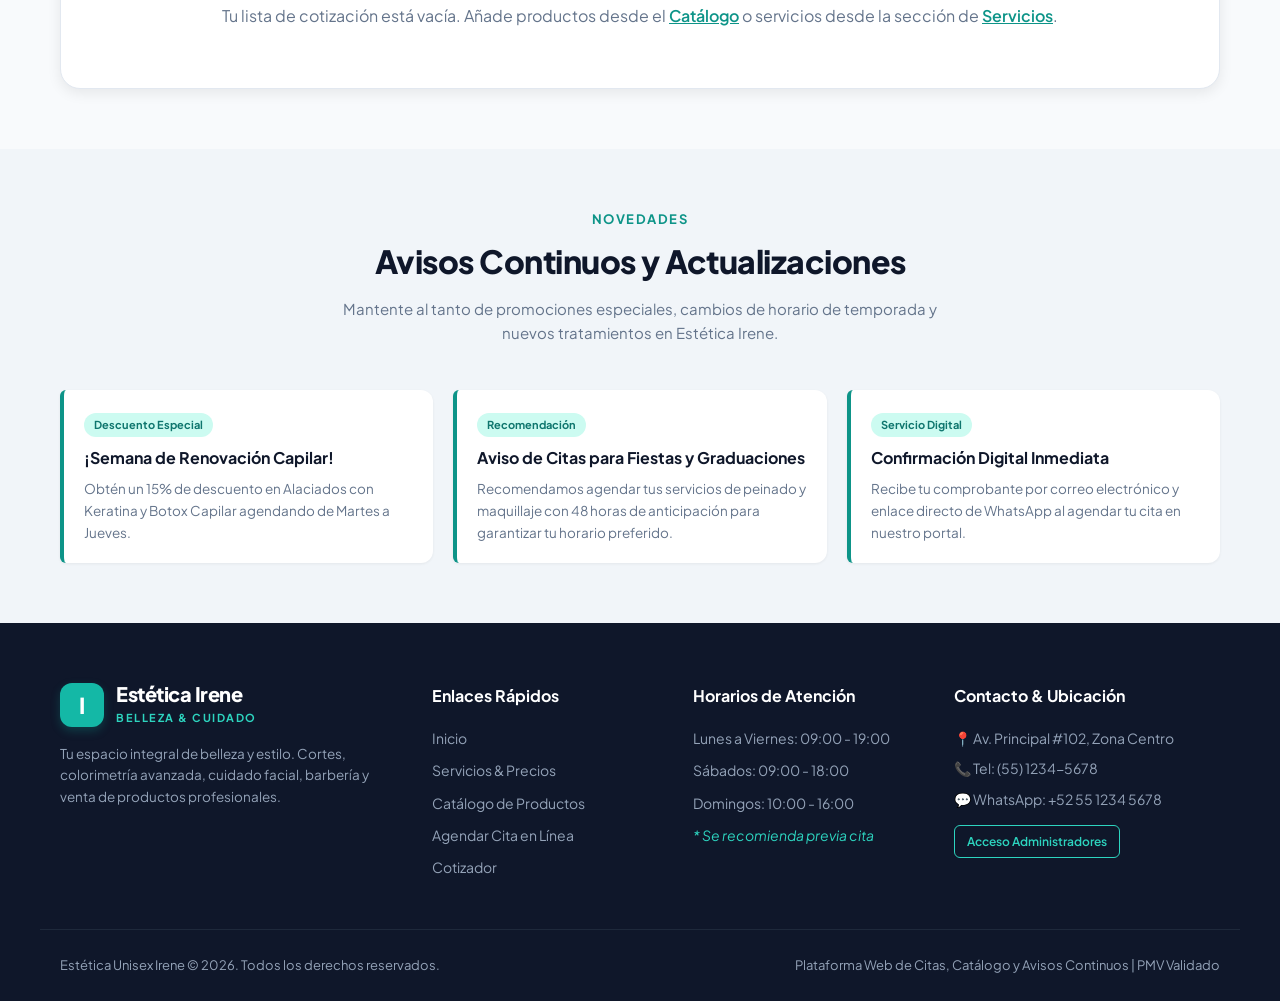
==== commit 2c6158ca: "feat: Link Google Forms survey https://forms.gle/UmgKvbkTxQmPfpWo6" ====
--- a/static/index.html
+++ b/static/index.html
@@ -84,12 +84,12 @@
   <noscript><iframe src="https://www.googletagmanager.com/ns.html?id=GTM-WV52HDD9"
   height="0" width="0" style="display:none;visibility:hidden"></iframe></noscript>
 
-  <!-- Botón Flotante de Encuesta Voluntaria (Rúbrica: Recopilación de datos del PMV) -->
-  <button class="survey-floating-btn" onclick="openSurveyModal()" title="Evalúa este Producto Mínimo Viable (PMV)">
+  <!-- Botón Flotante de Encuesta Voluntaria (Google Forms - Recopilación de datos del PMV) -->
+  <a href="https://forms.gle/UmgKvbkTxQmPfpWo6" target="_blank" rel="noopener noreferrer" class="survey-floating-btn" title="Responder Encuesta en Google Forms">
     <span class="survey-pulse-dot"></span>
     <svg width="18" height="18" fill="none" stroke="currentColor" stroke-width="2" viewBox="0 0 24 24"><path d="M14 2H6a2 2 0 0 0-2 2v16a2 2 0 0 0 2 2h12a2 2 0 0 0 2-2V8z"/><polyline points="14 2 14 8 20 8"/><line x1="16" y1="13" x2="8" y2="13"/><line x1="16" y1="17" x2="8" y2="17"/><polyline points="10 9 9 9 8 9"/></svg>
-    <span>Encuesta del PMV</span>
-  </button>
+    <span>Encuesta en Google Forms</span>
+  </a>
 
   <!-- Barra Superior de Avisos Continuos -->
   <div class="top-announcement-bar" id="topAnnouncement">
@@ -451,9 +451,9 @@
     </div>
   </section>
 
-  <!-- ================= MODAL DE ENCUESTA DEL PMV (PUNTO G - RECOPILACIÓN DE DATOS) ================= -->
+  <!-- ================= MODAL DE ENCUESTA DEL PMV (GOOGLE FORMS) ================= -->
   <div class="modal-overlay" id="surveyModal">
-    <div class="modal-content" style="max-width: 600px;">
+    <div class="modal-content" style="max-width: 550px; text-align: center;">
       <div class="modal-header">
         <h3 style="color: var(--primary-dark); display: flex; align-items: center; gap: 8px;">
           <svg width="22" height="22" fill="none" stroke="currentColor" stroke-width="2" viewBox="0 0 24 24"><path d="M14 2H6a2 2 0 0 0-2 2v16a2 2 0 0 0 2 2h12a2 2 0 0 0 2-2V8z"/><polyline points="14 2 14 8 20 8"/><line x1="16" y1="13" x2="8" y2="13"/><line x1="16" y1="17" x2="8" y2="17"/></svg>
@@ -461,59 +461,17 @@
         </h3>
         <button class="modal-close-btn" onclick="closeSurveyModal()">&times;</button>
       </div>
-      <div class="modal-body">
-        <p style="font-size: 13.5px; color: #475569; margin-bottom: 20px;">
-          Tu opinión es fundamental para validar nuestro Producto Mínimo Viable (PMV). Por favor responde esta breve encuesta voluntaria de 1 minuto:
+      <div class="modal-body" style="padding: 30px 20px;">
+        <p style="font-size: 15px; color: #475569; margin-bottom: 25px;">
+          Tu opinión es fundamental para validar nuestro Producto Mínimo Viable. Por favor apóyanos respondiendo la encuesta oficial en Google Forms:
         </p>
-
-        <form id="pmvSurveyForm" onsubmit="submitSurvey(event)">
-          <div class="form-group">
-            <label class="form-label">1. ¿Qué tan fácil e intuitivo fue navegar por la página y consultar servicios/productos? *</label>
-            <div class="rating-stars" id="starGroup1">
-              <button type="button" class="rating-star-btn" onclick="setRating(1, 1)">★</button>
-              <button type="button" class="rating-star-btn" onclick="setRating(1, 2)">★</button>
-              <button type="button" class="rating-star-btn" onclick="setRating(1, 3)">★</button>
-              <button type="button" class="rating-star-btn" onclick="setRating(1, 4)">★</button>
-              <button type="button" class="rating-star-btn" onclick="setRating(1, 5)">★</button>
-            </div>
-            <input type="hidden" id="surveyRating1" value="5" required>
-          </div>
-
-          <div class="form-group">
-            <label class="form-label">2. ¿Consideras claro y útil el aviso del monto por pagar antes de confirmar tu cita? *</label>
-            <select id="surveyClarity" class="form-control" required>
-              <option value="Muy claro y transparente">Muy claro y transparente</option>
-              <option value="Claro, pero agregaría más desglose">Claro, pero agregaría más desglose</option>
-              <option value="Poco claro">Poco claro</option>
-            </select>
-          </div>
-
-          <div class="form-group">
-            <label class="form-label">3. ¿Utilizarías esta plataforma para agendar tus citas de estética en lugar de llamar por teléfono? *</label>
-            <select id="surveyPreference" class="form-control" required>
-              <option value="Sí, definitivamente prefiero en línea">Sí, definitivamente prefiero en línea</option>
-              <option value="Tal vez, dependiendo del servicio">Tal vez, dependiendo del servicio</option>
-              <option value="No, prefiero llamada tradicional">No, prefiero llamada tradicional</option>
-            </select>
-          </div>
-
-          <div class="form-group">
-            <label class="form-label">4. ¿Qué funcionalidad o mejora sugerirías para la versión final? (Opcional)</label>
-            <textarea id="surveyComments" class="form-control" rows="2" placeholder="Ej. Recordatorios automáticos por SMS, pago con tarjeta en línea, etc."></textarea>
-          </div>
-
-          <div style="margin-top: 20px; display: flex; justify-content: space-between; align-items: center;">
-            <button type="button" class="btn btn-secondary" onclick="closeSurveyModal()">Cerrar</button>
-            <button type="submit" class="btn btn-primary">
-              Enviar Respuestas &rarr;
-            </button>
-          </div>
-        </form>
-
-        <div id="surveySuccessAlert" style="display: none; background: #ecfdf5; border: 1px solid #a7f3d0; color: #065f46; padding: 20px; border-radius: 8px; text-align: center;">
-          <h4 style="font-size: 16px; font-weight: 700; margin-bottom: 6px;">¡Muchas gracias por tu retroalimentación!</h4>
-          <p style="font-size: 13px;">Tus respuestas han sido registradas para la recopilación de datos de validación del PMV.</p>
-        </div>
+        <a href="https://forms.gle/UmgKvbkTxQmPfpWo6" target="_blank" rel="noopener noreferrer" class="btn btn-primary btn-lg" style="width: 100%; max-width: 340px; margin: 0 auto; display: inline-flex;">
+          <svg width="18" height="18" fill="none" stroke="currentColor" stroke-width="2" viewBox="0 0 24 24"><path d="M18 13v6a2 2 0 0 1-2 2H5a2 2 0 0 1-2-2V8a2 2 0 0 1 2-2h6"/><polyline points="15 3 21 3 21 9"/><line x1="10" y1="14" x2="21" y2="3"/></svg>
+          Abrir Encuesta en Google Forms
+        </a>
+      </div>
+      <div class="modal-footer" style="justify-content: center;">
+        <button type="button" class="btn btn-secondary" onclick="closeSurveyModal()">Cerrar</button>
       </div>
     </div>
   </div>
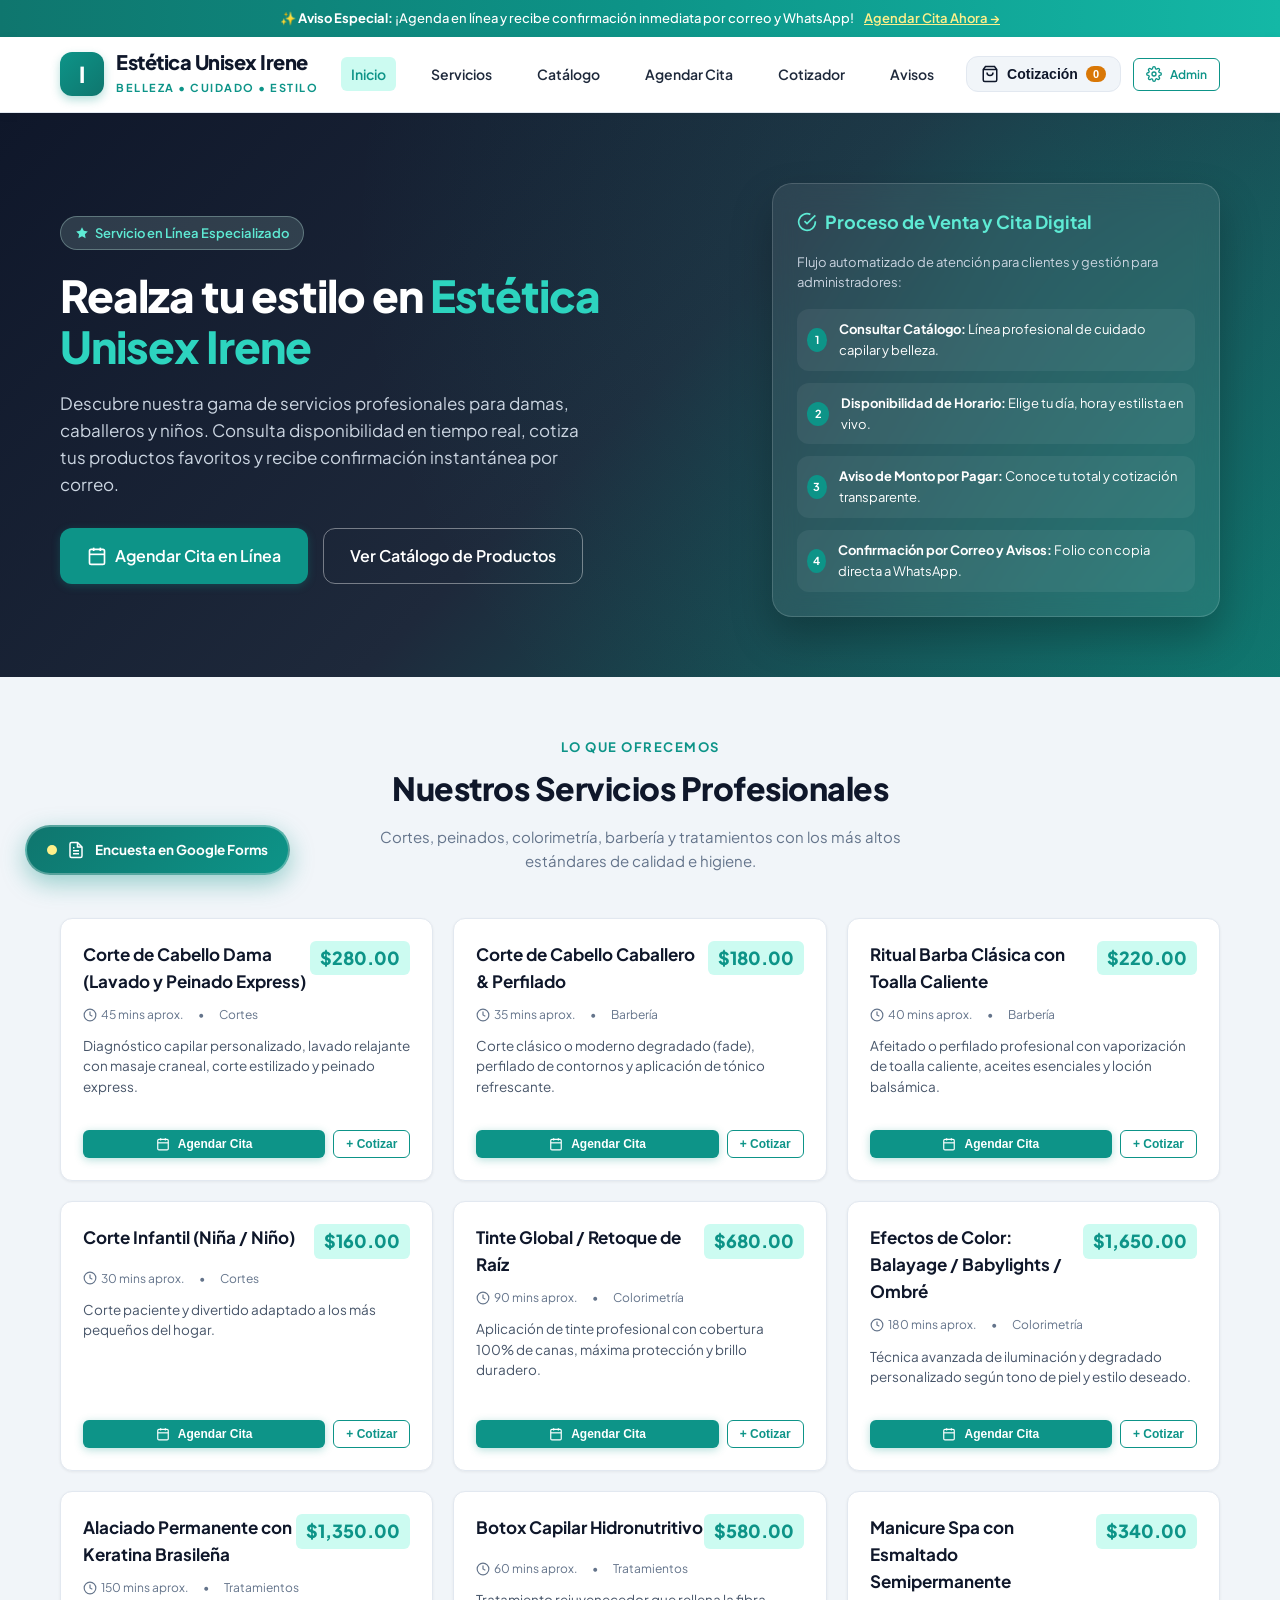
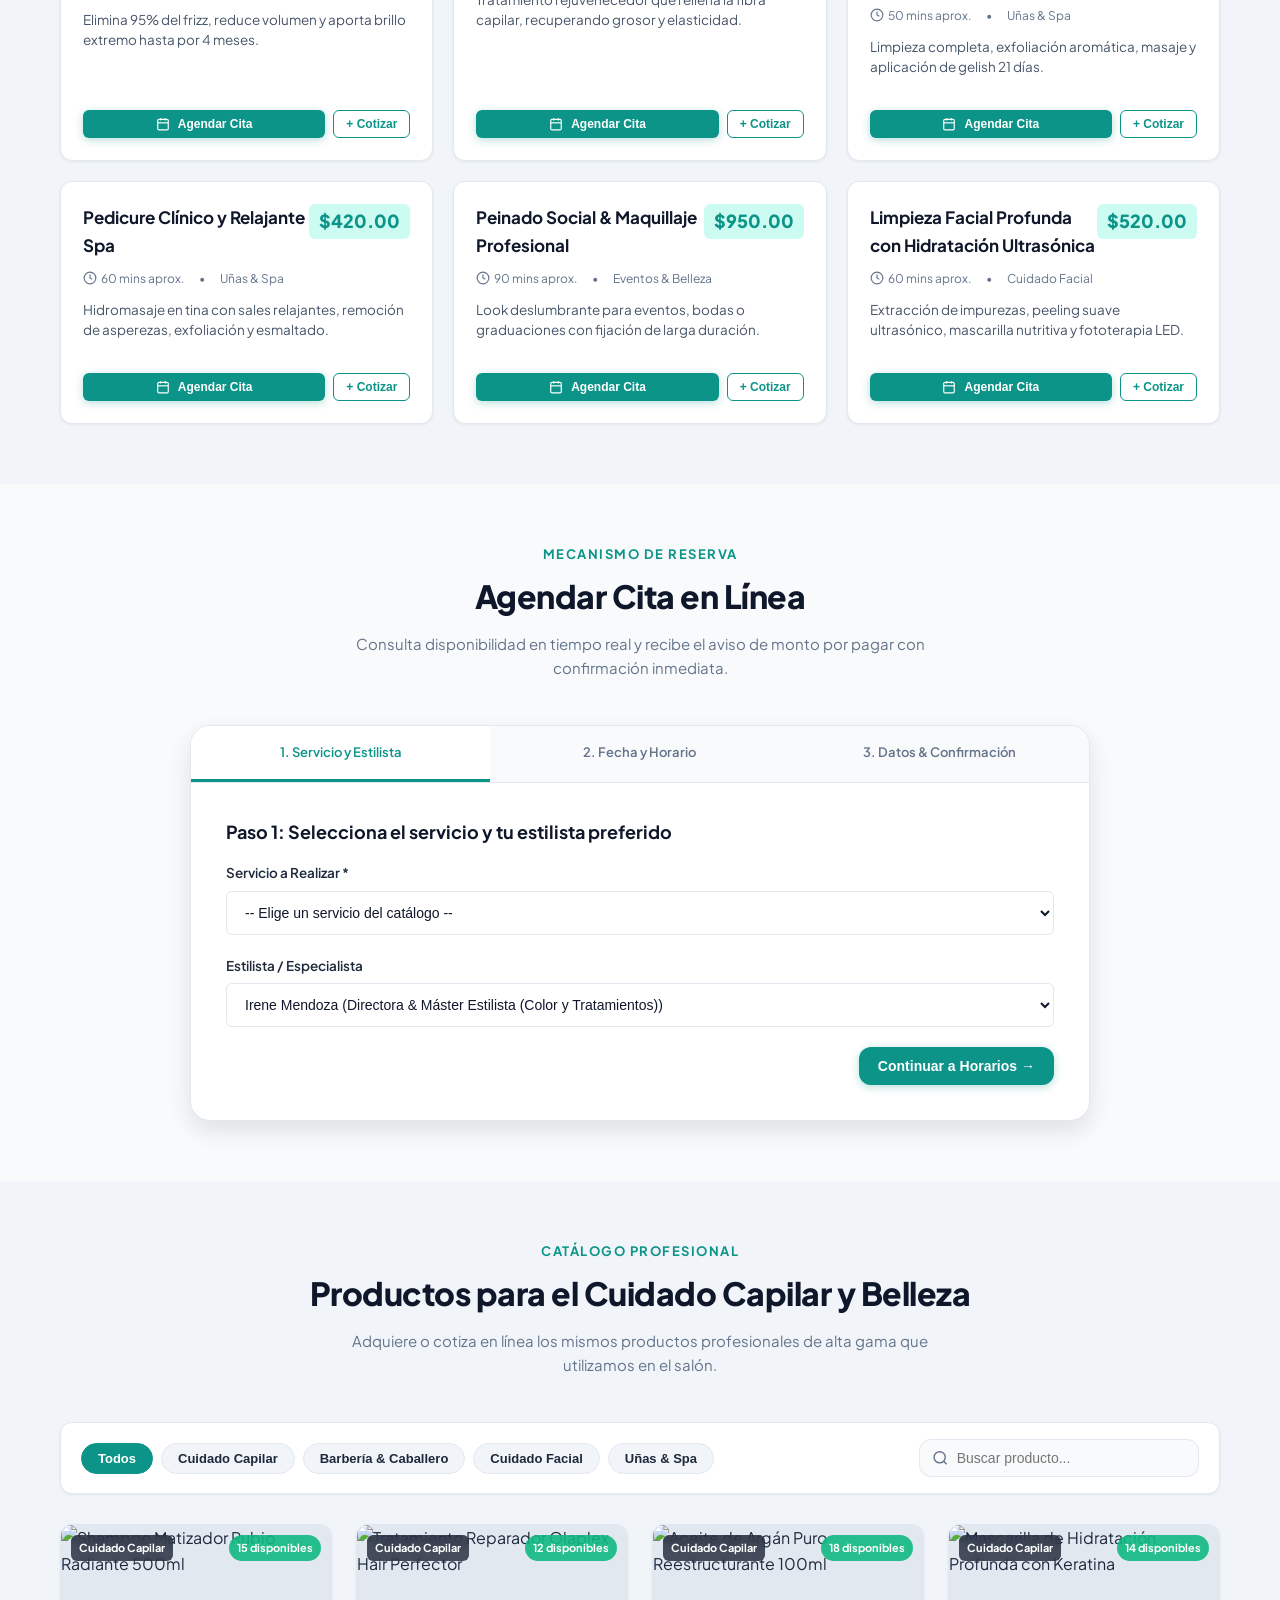
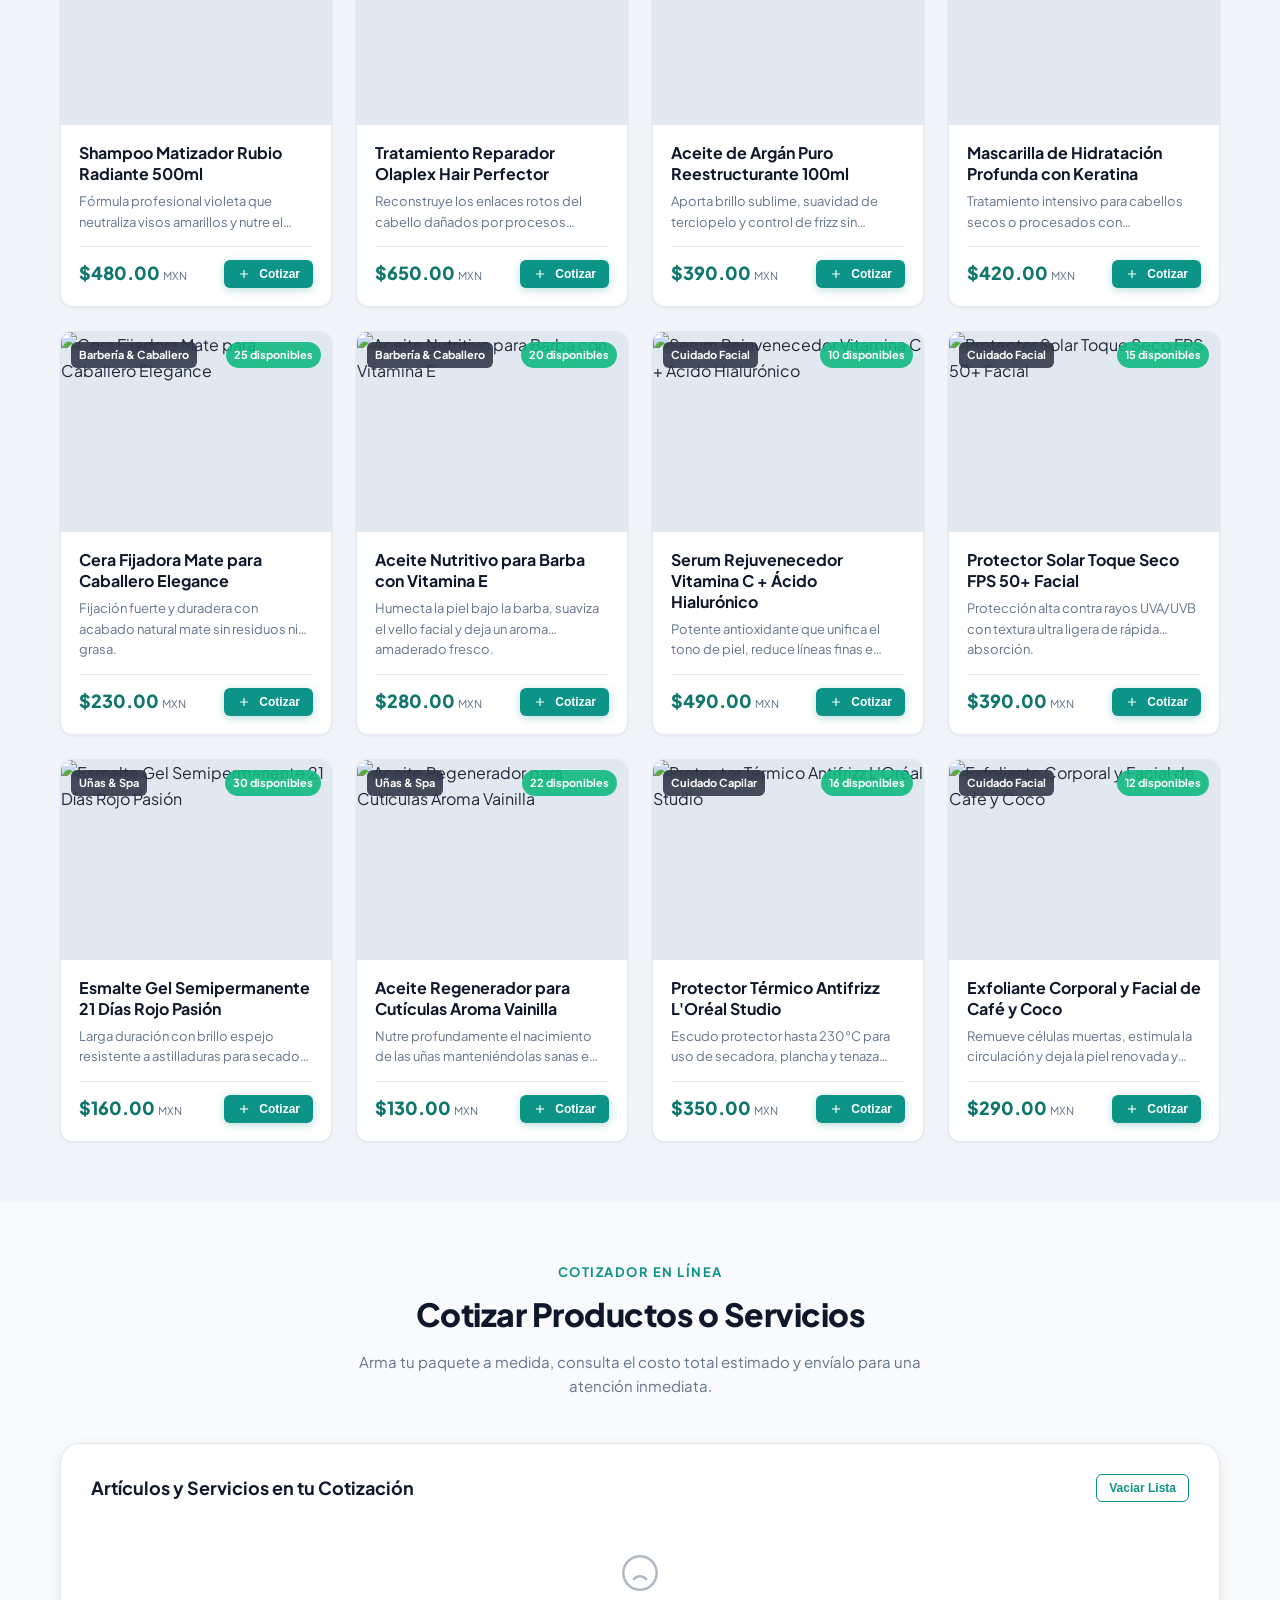
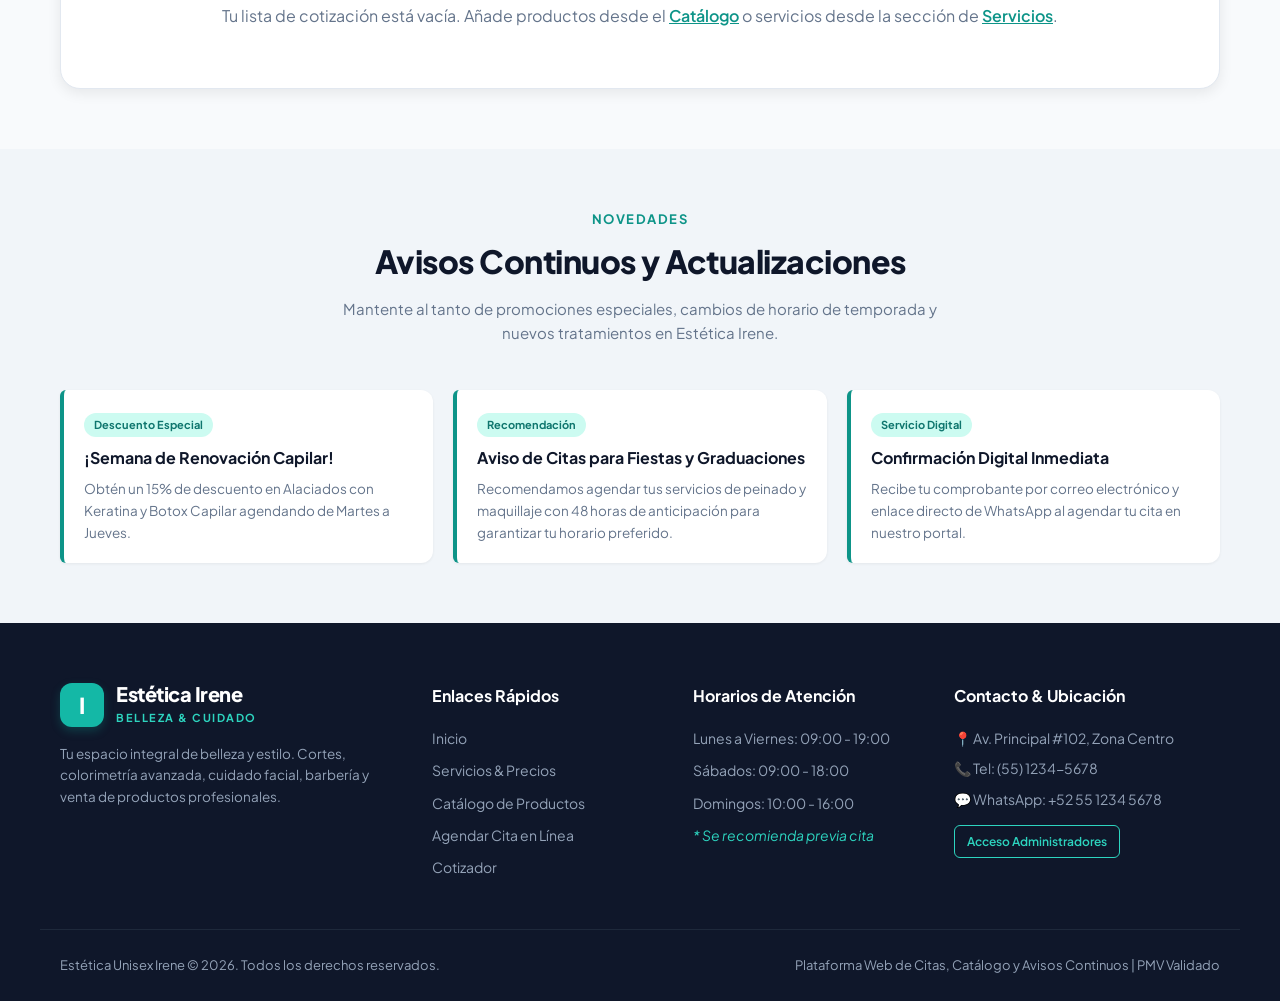
==== commit 8a2b0639: "fix: Full mobile responsive design overhaul for all screen sizes and smartphones" ====
--- a/static/index.html
+++ b/static/index.html
@@ -108,28 +108,35 @@
         </div>
       </a>
 
-      <ul class="nav-links">
-        <li><a href="#inicio" class="active">Inicio</a></li>
-        <li><a href="#servicios">Servicios</a></li>
-        <li><a href="#catalogo">Catálogo</a></li>
-        <li><a href="#agendar">Agendar Cita</a></li>
-        <li><a href="#cotizador">Cotizador</a></li>
-        <li><a href="#avisos">Avisos</a></li>
+      <ul class="nav-links" id="mainNavLinks">
+        <li><a href="#inicio" class="active" onclick="closeMobileMenu()">Inicio</a></li>
+        <li><a href="#servicios" onclick="closeMobileMenu()">Servicios</a></li>
+        <li><a href="#catalogo" onclick="closeMobileMenu()">Catálogo</a></li>
+        <li><a href="#agendar" onclick="closeMobileMenu()">Agendar Cita</a></li>
+        <li><a href="#cotizador" onclick="closeMobileMenu()">Cotizador</a></li>
+        <li><a href="#avisos" onclick="closeMobileMenu()">Avisos</a></li>
       </ul>
 
       <div class="nav-actions">
         <!-- Botón Cotizador / Carrito -->
         <button class="cart-trigger-btn" id="openCartBtn" onclick="openQuoteModal()">
           <svg width="18" height="18" fill="none" stroke="currentColor" stroke-width="2" viewBox="0 0 24 24"><path d="M6 2L3 6v14a2 2 0 0 0 2 2h14a2 2 0 0 0 2-2V6l-3-4z"/><line x1="3" y1="6" x2="21" y2="6"/><path d="M16 10a4 4 0 0 1-8 0"/></svg>
-          <span>Cotización</span>
+          <span class="cart-text-label">Cotización</span>
           <span class="cart-badge" id="cartCountBadge">0</span>
         </button>
 
         <!-- Botón Acceso Admin -->
-        <a href="admin.html" class="btn btn-outline btn-sm" title="Panel de Administración">
+        <a href="admin.html" class="btn btn-outline btn-sm admin-btn-nav" title="Panel de Administración">
           <svg width="16" height="16" fill="none" stroke="currentColor" stroke-width="2" viewBox="0 0 24 24"><path d="M12 15a3 3 0 1 0 0-6 3 3 0 0 0 0 6Z"/><path d="M19.4 15a1.65 1.65 0 0 0 .33 1.82l.06.06a2 2 0 0 1 0 2.83 2 2 0 0 1-2.83 0l-.06-.06a1.65 1.65 0 0 0-1.82-.33 1.65 1.65 0 0 0-1 1.51V21a2 2 0 0 1-2 2 2 2 0 0 1-2-2v-.09A1.65 1.65 0 0 0 9 19.4a1.65 1.65 0 0 0-1.82.33l-.06.06a2 2 0 0 1-2.83 0 2 2 0 0 1 0-2.83l.06-.06a1.65 1.65 0 0 0 .33-1.82 1.65 1.65 0 0 0-1.51-1H3a2 2 0 0 1-2-2 2 2 0 0 1 2-2h.09A1.65 1.65 0 0 0 4.6 9a1.65 1.65 0 0 0-.33-1.82l-.06-.06a2 2 0 0 1 0-2.83 2 2 0 0 1 2.83 0l.06.06a1.65 1.65 0 0 0 1.82.33H9a1.65 1.65 0 0 0 1-1.51V3a2 2 0 0 1 2-2 2 2 0 0 1 2 2v.09a1.65 1.65 0 0 0 1 1.51 1.65 1.65 0 0 0 1.82-.33l.06-.06a2 2 0 0 1 2.83 0 2 2 0 0 1 0 2.83l-.06.06a1.65 1.65 0 0 0-.33 1.82V9a1.65 1.65 0 0 0 1.51 1H21a2 2 0 0 1 2 2 2 2 0 0 1-2 2h-.09a1.65 1.65 0 0 0-1.51 1Z"/></svg>
-          Admin
+          <span class="admin-text-label">Admin</span>
         </a>
+
+        <!-- Botón Menú Móvil (Hamburguesa) -->
+        <button class="mobile-menu-btn" id="mobileMenuToggle" aria-label="Abrir menú" onclick="toggleMobileNav()">
+          <span></span>
+          <span></span>
+          <span></span>
+        </button>
       </div>
     </div>
   </nav>
@@ -267,7 +274,7 @@
           <div class="wizard-step-pane" id="stepPane2">
             <h4 style="font-size: 18px; margin-bottom: 15px; color: var(--dark);">Paso 2: Consultar disponibilidad de horario</h4>
             
-            <div style="display: grid; grid-template-columns: 1fr 1.5fr; gap: 20px;">
+            <div class="booking-step2-grid">
               <div class="form-group">
                 <label class="form-label" for="bookingDate">Fecha deseada *</label>
                 <input type="date" id="bookingDate" class="form-control" onchange="fetchAvailability()">
@@ -282,7 +289,7 @@
               </div>
             </div>
 
-            <div style="display: flex; justify-content: space-between; margin-top: 25px;">
+            <div style="display: flex; justify-content: space-between; margin-top: 25px; gap: 10px;">
               <button class="btn btn-secondary" onclick="goToStep(1)">&larr; Volver</button>
               <button class="btn btn-primary" id="btnToStep3" onclick="goToStep(3)" disabled>Continuar a Datos &rarr;</button>
             </div>
@@ -292,7 +299,7 @@
           <div class="wizard-step-pane" id="stepPane3">
             <h4 style="font-size: 18px; margin-bottom: 15px; color: var(--dark);">Paso 3: Datos de contacto y aviso de monto por pagar</h4>
             
-            <div style="display: grid; grid-template-columns: 1fr 1fr; gap: 15px;">
+            <div class="booking-step3-grid">
               <div class="form-group">
                 <label class="form-label" for="clientName">Nombre Completo *</label>
                 <input type="text" id="clientName" class="form-control" placeholder="Ej. Ana Patricia Morales">
@@ -391,21 +398,23 @@
         </div>
 
         <div id="quoteTableWrapper" style="display: none;">
-          <table class="quote-items-table">
-            <thead>
-              <tr>
-                <th>Elemento</th>
-                <th>Categoría</th>
-                <th>Precio Unit.</th>
-                <th>Cantidad</th>
-                <th>Subtotal</th>
-                <th>Acción</th>
-              </tr>
-            </thead>
-            <tbody id="quoteItemsTableBody">
-              <!-- Renderizado dinámico -->
-            </tbody>
-          </table>
+          <div class="table-responsive">
+            <table class="quote-items-table">
+              <thead>
+                <tr>
+                  <th>Elemento</th>
+                  <th>Categoría</th>
+                  <th>Precio Unit.</th>
+                  <th>Cantidad</th>
+                  <th>Subtotal</th>
+                  <th>Acción</th>
+                </tr>
+              </thead>
+              <tbody id="quoteItemsTableBody">
+                <!-- Renderizado dinámico -->
+              </tbody>
+            </table>
+          </div>
 
           <div class="quote-summary-box">
             <div class="quote-row">
--- a/static/css/styles.css
+++ b/static/css/styles.css
@@ -37,6 +37,13 @@
   box-sizing: border-box;
 }
 
+html, body {
+  width: 100%;
+  max-width: 100vw;
+  overflow-x: hidden;
+  position: relative;
+}
+
 body {
   font-family: 'Segoe UI', system-ui, -apple-system, BlinkMacSystemFont, Roboto, sans-serif;
   background-color: var(--bg-page);
@@ -45,7 +52,12 @@
   -webkit-font-smoothing: antialiased;
 }
 
-/* Contenedor central */
+img, video, iframe {
+  max-width: 100%;
+  height: auto;
+}
+
+/* Contenedor central adaptable */
 .container {
   width: 100%;
   max-width: 1200px;
@@ -157,6 +169,64 @@
   display: flex;
   align-items: center;
   gap: 12px;
+}
+
+/* Botón Hamburguesa Móvil */
+.mobile-menu-btn {
+  display: none;
+  flex-direction: column;
+  justify-content: center;
+  align-items: center;
+  gap: 5px;
+  width: 38px;
+  height: 38px;
+  background: #f8fafc;
+  border: 1px solid var(--border);
+  border-radius: var(--radius-sm);
+  cursor: pointer;
+  padding: 8px;
+  transition: var(--transition);
+}
+
+.mobile-menu-btn span {
+  display: block;
+  width: 20px;
+  height: 2px;
+  background-color: var(--dark);
+  border-radius: 2px;
+  transition: all 0.3s ease;
+}
+
+.mobile-menu-btn.open span:nth-child(1) {
+  transform: translateY(7px) rotate(45deg);
+}
+
+.mobile-menu-btn.open span:nth-child(2) {
+  opacity: 0;
+}
+
+.mobile-menu-btn.open span:nth-child(3) {
+  transform: translateY(-7px) rotate(-45deg);
+}
+
+/* Clases de Grids y Tablas Responsivas */
+.booking-step2-grid {
+  display: grid;
+  grid-template-columns: 1fr 1.4fr;
+  gap: 20px;
+}
+
+.booking-step3-grid {
+  display: grid;
+  grid-template-columns: 1fr 1fr;
+  gap: 15px;
+}
+
+.table-responsive {
+  width: 100%;
+  overflow-x: auto;
+  -webkit-overflow-scrolling: touch;
+  margin-bottom: 15px;
 }
 
 /* Botones genéricos */
@@ -1154,35 +1224,349 @@
 .status-badge.Completada { background: #dbeafe; color: #1e40af; }
 .status-badge.Cancelada { background: #fee2e2; color: #b91c1c; }
 
-/* Responsive Media Queries */
-@media (max-width: 900px) {
+/* ===================================================
+   SISTEMA RESPONSIVO MULTIPANTALLA (MOBILE & DESKTOP)
+   Adaptable a cualquier modelo de teléfono (iOS / Android)
+   =================================================== */
+
+@media (max-width: 992px) {
   .hero-grid {
     grid-template-columns: 1fr;
+    gap: 30px;
+  }
+  .hero-content {
     text-align: center;
+  }
+  .hero-subtitle {
+    margin: 0 auto 25px;
   }
   .hero-buttons {
     justify-content: center;
   }
-  .hero-subtitle {
-    margin: 0 auto 30px;
-  }
   .footer-grid {
     grid-template-columns: 1fr 1fr;
-  }
-}
-
-@media (max-width: 600px) {
+    gap: 30px;
+  }
+}
+
+@media (max-width: 860px) {
+  .mobile-menu-btn {
+    display: flex;
+  }
+
   .nav-links {
-    display: none; /* Mobile menu can toggle */
+    position: fixed;
+    top: 75px;
+    left: 0;
+    right: 0;
+    background: #ffffff;
+    flex-direction: column;
+    padding: 18px 20px;
+    gap: 8px;
+    box-shadow: 0 15px 30px rgba(0, 0, 0, 0.12);
+    border-bottom: 3px solid var(--primary);
+    transform: translateY(-150%);
+    opacity: 0;
+    pointer-events: none;
+    transition: transform 0.3s cubic-bezier(0.16, 1, 0.3, 1), opacity 0.3s ease;
+    z-index: 999;
+  }
+
+  .nav-links.mobile-open {
+    transform: translateY(0);
+    opacity: 1;
+    pointer-events: auto;
+  }
+
+  .nav-links li {
+    width: 100%;
+  }
+
+  .nav-links li a {
+    width: 100%;
+    padding: 12px 16px;
+    font-size: 15px;
+    border-radius: var(--radius-sm);
+  }
+
+  /* Admin responsive */
+  .admin-layout {
+    flex-direction: column;
+  }
+  .sidebar {
+    width: 100%;
+    padding: 15px 0;
+  }
+  .sidebar-brand {
+    padding: 0 15px 15px;
+  }
+  .sidebar-menu {
+    display: flex;
+    overflow-x: auto;
+    -webkit-overflow-scrolling: touch;
+    padding: 10px 15px;
+    gap: 8px;
+    scrollbar-width: none;
+  }
+  .sidebar-menu::-webkit-scrollbar {
+    display: none;
+  }
+  .sidebar-menu li {
+    white-space: nowrap;
+    flex-shrink: 0;
+  }
+  .sidebar-menu li a {
+    padding: 8px 14px;
+    font-size: 13px;
+    border-radius: 6px;
+    border-left: none;
+    border-bottom: 3px solid transparent;
+  }
+  .sidebar-menu li a.active {
+    border-left: none;
+    border-bottom-color: var(--primary);
+  }
+  .main-admin-content {
+    padding: 15px;
+  }
+  .admin-topbar {
+    flex-direction: column;
+    align-items: flex-start;
+    gap: 15px;
+  }
+}
+
+@media (max-width: 768px) {
+  .section {
+    padding: 40px 0;
+  }
+  .section-header {
+    margin-bottom: 30px;
+  }
+  .section-title {
+    font-size: 26px;
+  }
+  .booking-step2-grid,
+  .booking-step3-grid {
+    grid-template-columns: 1fr;
+    gap: 16px;
+  }
+  .booking-body {
+    padding: 22px 14px;
+  }
+  .progress-step {
+    padding: 12px 4px;
+    font-size: 11.5px;
+  }
+  .category-pills {
+    display: flex;
+    gap: 8px;
+    overflow-x: auto;
+    -webkit-overflow-scrolling: touch;
+    width: 100%;
+    padding-bottom: 8px;
+    flex-wrap: nowrap;
+    scrollbar-width: none;
+  }
+  .category-pills::-webkit-scrollbar {
+    display: none;
+  }
+  .pill-btn {
+    white-space: nowrap;
+    flex-shrink: 0;
   }
   .catalog-toolbar {
     flex-direction: column;
     align-items: stretch;
+    padding: 14px;
+    gap: 12px;
   }
   .search-box {
     width: 100%;
   }
+  .services-grid {
+    grid-template-columns: 1fr;
+    gap: 16px;
+  }
+}
+
+@media (max-width: 576px) {
+  .container {
+    padding: 0 14px;
+  }
+  .nav-container {
+    height: 65px;
+  }
+  .brand-logo {
+    gap: 8px;
+  }
+  .brand-text h1 {
+    font-size: 15px;
+    max-width: 145px;
+    white-space: nowrap;
+    overflow: hidden;
+    text-overflow: ellipsis;
+  }
+  .brand-text span {
+    display: none; /* Ocultar subtítulo para dar espacio a botones en pantallas pequeñas */
+  }
+  .logo-badge {
+    width: 36px;
+    height: 36px;
+    font-size: 17px;
+    border-radius: 8px;
+  }
+  .cart-text-label,
+  .admin-text-label {
+    display: none; /* Mostrar solo íconos en teléfonos para evitar desbordes */
+  }
+  .cart-trigger-btn {
+    padding: 7px 10px;
+    font-size: 13px;
+  }
+  .admin-btn-nav {
+    padding: 7px 10px;
+  }
+
+  .top-announcement-bar {
+    font-size: 11px;
+    padding: 6px 10px;
+    line-height: 1.3;
+    flex-direction: column;
+    gap: 4px;
+  }
+
+  .hero-section {
+    padding: 35px 0 30px 0;
+  }
+  .hero-badge-tag {
+    font-size: 11.5px;
+    padding: 4px 10px;
+  }
+  .hero-title {
+    font-size: 26px;
+    letter-spacing: -0.5px;
+  }
+  .hero-subtitle {
+    font-size: 13.5px;
+    line-height: 1.5;
+    margin-bottom: 22px;
+  }
+  .hero-buttons {
+    flex-direction: column;
+    width: 100%;
+  }
+  .hero-buttons .btn {
+    width: 100%;
+    padding: 12px 18px;
+    font-size: 15px;
+  }
+  .hero-card-preview {
+    padding: 16px;
+    border-radius: var(--radius-md);
+  }
+
+  .service-card {
+    padding: 16px;
+  }
+  .service-title {
+    font-size: 16px;
+  }
+  .service-price {
+    font-size: 16px;
+  }
+
+  .products-grid {
+    grid-template-columns: 1fr;
+    gap: 16px;
+  }
+  .product-image-container {
+    height: 190px;
+  }
+
+  .time-slots-grid {
+    grid-template-columns: repeat(3, 1fr);
+    gap: 6px;
+  }
+  .time-slot-btn {
+    padding: 10px 2px;
+    font-size: 12px;
+  }
+
+  .monto-pagar-card {
+    padding: 14px;
+    margin: 15px 0;
+  }
+  .monto-pagar-card .amount {
+    font-size: 24px;
+  }
+
+  .quote-card-box {
+    padding: 16px;
+  }
+  .quote-summary-box {
+    padding: 14px;
+    margin-top: 15px;
+    max-width: 100%;
+  }
+
+  /* Botón Flotante de Google Forms adaptable */
+  .survey-floating-btn {
+    bottom: 12px;
+    left: 12px;
+    padding: 9px 14px;
+    font-size: 12px;
+    border-radius: 30px;
+  }
+
+  .footer {
+    padding: 35px 0 20px;
+  }
   .footer-grid {
     grid-template-columns: 1fr;
-  }
-}
+    gap: 25px;
+  }
+  .footer-bottom {
+    flex-direction: column;
+    gap: 8px;
+    text-align: center;
+  }
+
+  .modal-content {
+    max-width: 95vw;
+    margin: 8px;
+    border-radius: var(--radius-md);
+  }
+  .modal-header {
+    padding: 14px 16px;
+  }
+  .modal-body {
+    padding: 16px;
+  }
+  .modal-footer {
+    padding: 12px 16px;
+    flex-direction: column;
+    gap: 8px;
+  }
+  .modal-footer .btn {
+    width: 100%;
+  }
+}
+
+/* Pantallas súper compactas (ej. iPhone SE 320px) */
+@media (max-width: 380px) {
+  .brand-text h1 {
+    font-size: 14px;
+    max-width: 120px;
+  }
+  .hero-title {
+    font-size: 23px;
+  }
+  .time-slots-grid {
+    grid-template-columns: repeat(2, 1fr);
+  }
+  .survey-floating-btn {
+    font-size: 11px;
+    padding: 7px 12px;
+  }
+}
